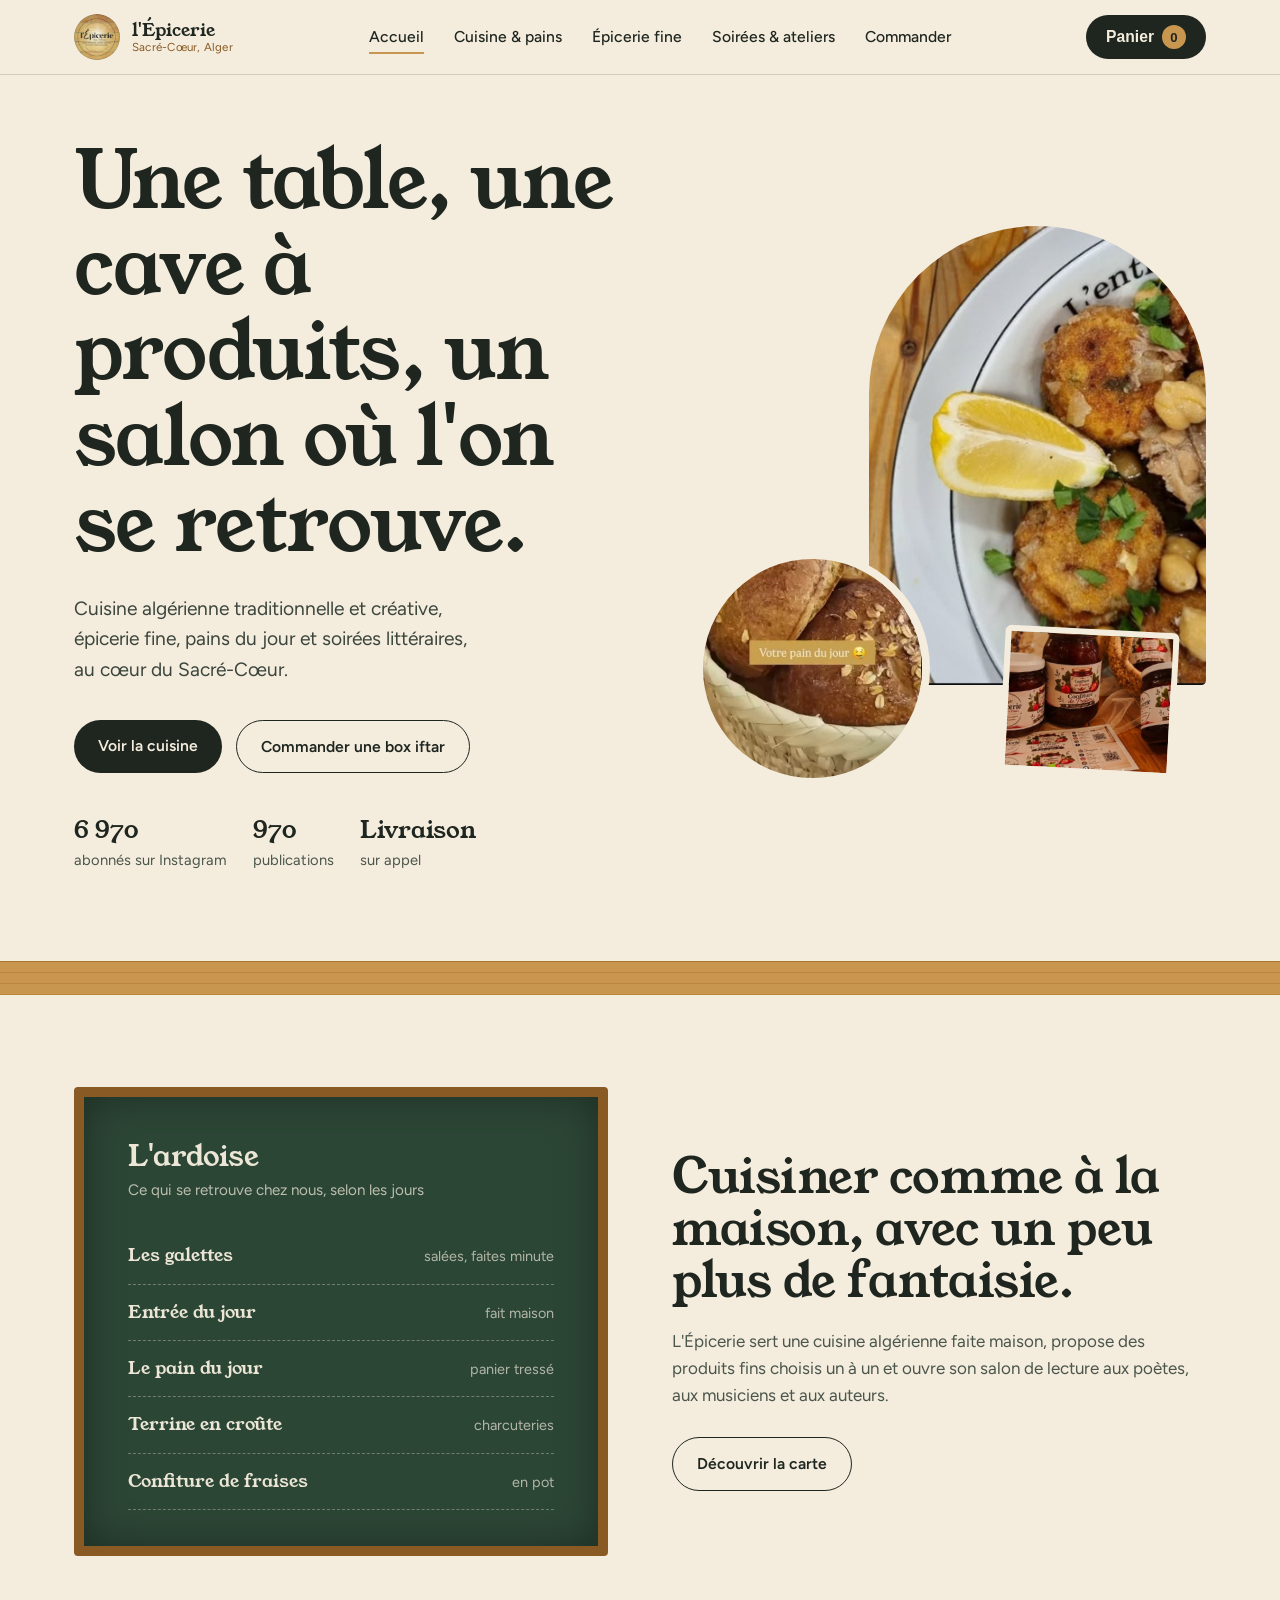
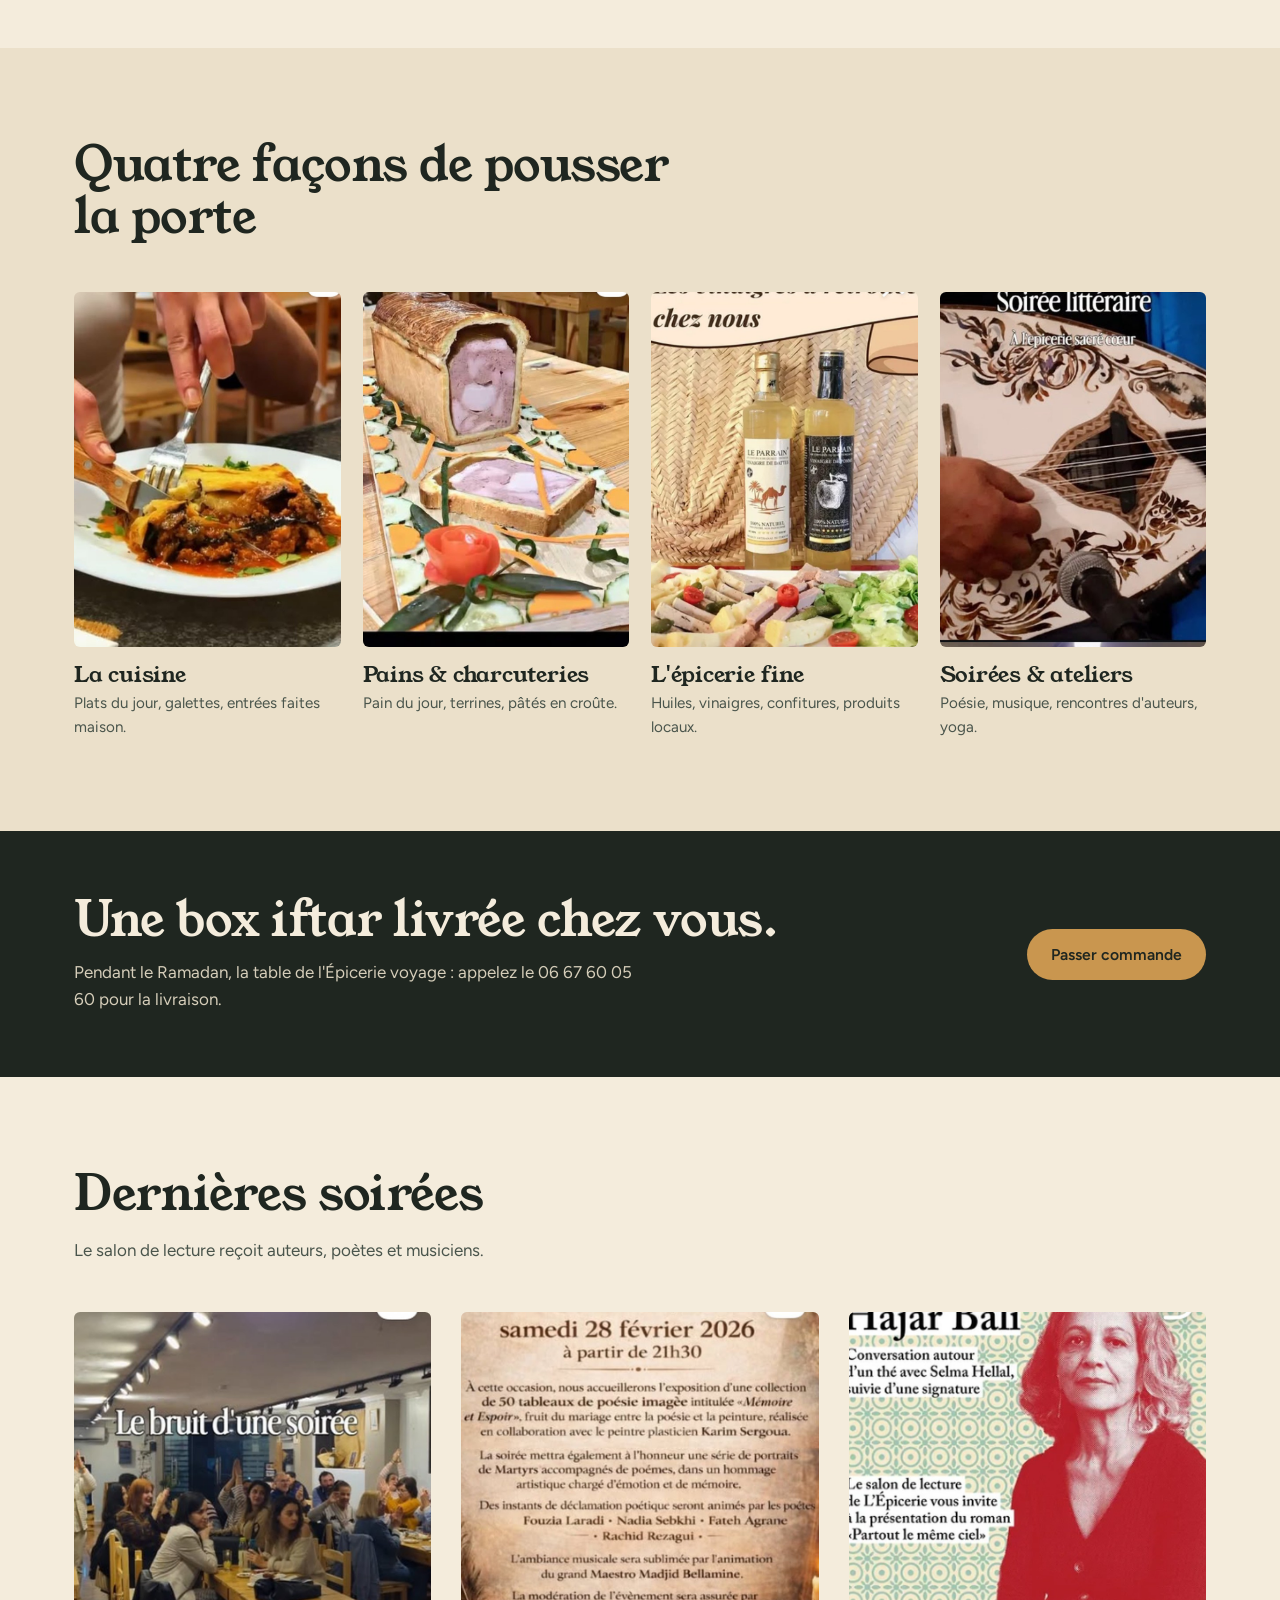
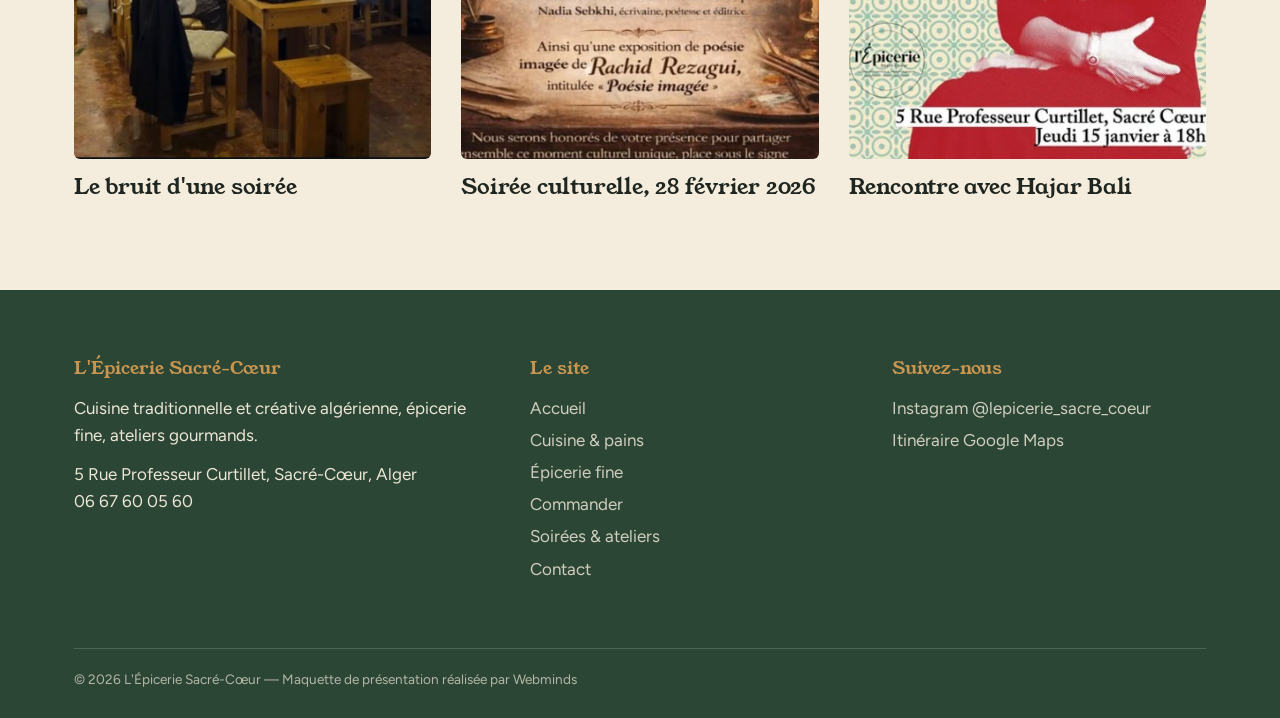
==== index.html @ 921a19ac "Ajout index.html" ====
<!doctype html>
<html lang="fr"><head><meta charset="utf-8"><meta name="viewport" content="width=device-width,initial-scale=1">
<title>Cuisine algérienne, épicerie fine et soirées — L'Épicerie Sacré-Cœur</title><meta name="description" content="Cuisine traditionnelle et créative algérienne, épicerie fine et ateliers gourmands au Sacré-Cœur, Alger.">
<link rel="icon" href="assets/img/logo.png">
<link rel="preconnect" href="https://fonts.googleapis.com"><link rel="preconnect" href="https://fonts.gstatic.com" crossorigin>
<link href="https://fonts.googleapis.com/css2?family=Figtree:wght@400;500;600&family=Young+Serif&display=swap" rel="stylesheet">
<link rel="stylesheet" href="css/style.css"></head><body>
<header class="top"><div class="wrap"><a class="brand" href="index.html"><img src="assets/img/logo.png" alt="Logo L'Épicerie Sacré-Cœur"><span>l'Épicerie<small>Sacré-Cœur, Alger</small></span></a>
<nav><ul><li><a href="index.html" class=on>Accueil</a></li><li><a href="cuisine.html">Cuisine & pains</a></li><li><a href="epicerie.html">Épicerie fine</a></li><li><a href="evenements.html">Soirées & ateliers</a></li><li><a href="boutique.html">Commander</a></li></ul></nav>
<div class="acts"><button class="btn cartbtn" type="button" data-cart>Panier <span class="cnt">0</span></button><button class="burger" aria-label="Menu"><i></i><i></i><i></i></button></div></div></header>
<main>
<section class="hero"><div class="wrap"><div>
<h1>Une table, une cave à produits, un salon où l'on se retrouve.</h1>
<p class="lead">Cuisine algérienne traditionnelle et créative, épicerie fine, pains du jour et soirées littéraires, au cœur du Sacré-Cœur.</p>
<div class="cta"><a class="btn" href="cuisine.html">Voir la cuisine</a><a class="btn alt" href="boutique.html#box">Commander une box iftar</a></div>
<div class="badge"><div><b>6 970</b>abonnés sur Instagram</div><div><b>970</b>publications</div><div><b>Livraison</b>sur appel</div></div></div>
<div class="mosaic"><img class="a" src="assets/img/entree.jpg" alt="Entrée du jour, croquettes et pois chiches"><img class="b" src="assets/img/pain.jpg" alt="Pain du jour dans un panier tressé"><img class="c" src="assets/img/confiture.jpg" alt="Confiture de fraises maison"></div></div></section>
<div class="planks"></div>
<section class="s"><div class="wrap two"><div class="ardoise"><h3>L'ardoise</h3><p class="sub">Ce qui se retrouve chez nous, selon les jours</p><ul>
<li><b>Les galettes</b><span class="d"></span><em>salées, faites minute</em></li>
<li><b>Entrée du jour</b><span class="d"></span><em>fait maison</em></li>
<li><b>Le pain du jour</b><span class="d"></span><em>panier tressé</em></li>
<li><b>Terrine en croûte</b><span class="d"></span><em>charcuteries</em></li>
<li><b>Confiture de fraises</b><span class="d"></span><em>en pot</em></li></ul></div>
<div><h2>Cuisiner comme à la maison, avec un peu plus de fantaisie.</h2><p style="margin:20px 0 28px;color:#4a554c">L'Épicerie sert une cuisine algérienne faite maison, propose des produits fins choisis un à un et ouvre son salon de lecture aux poètes, aux musiciens et aux auteurs.</p><a class="btn alt" href="cuisine.html">Découvrir la carte</a></div></div></section>
<section class="s" style="background:var(--paper2)"><div class="wrap"><div class="sec-head"><h2>Quatre façons de pousser la porte</h2></div>
<div class="univers">
<a href="cuisine.html"><div class="ph"><img src="assets/img/moussaka.jpg" alt="Plat de moussaka"></div><h3>La cuisine</h3><p>Plats du jour, galettes, entrées faites maison.</p></a>
<a href="cuisine.html#pains"><div class="ph"><img src="assets/img/terrine.jpg" alt="Terrine en croûte"></div><h3>Pains & charcuteries</h3><p>Pain du jour, terrines, pâtés en croûte.</p></a>
<a href="epicerie.html"><div class="ph"><img src="assets/img/vinaigres.jpg" alt="Vinaigres Le Parrain"></div><h3>L'épicerie fine</h3><p>Huiles, vinaigres, confitures, produits locaux.</p></a>
<a href="evenements.html"><div class="ph"><img src="assets/img/luth.jpg" alt="Oud lors d'une soirée littéraire"></div><h3>Soirées & ateliers</h3><p>Poésie, musique, rencontres d'auteurs, yoga.</p></a></div></div></section>
<section class="band"><div class="wrap"><div><h2>Une box iftar livrée chez vous.</h2><p>Pendant le Ramadan, la table de l'Épicerie voyage : appelez le 06 67 60 05 60 pour la livraison.</p></div><a class="btn" href="boutique.html#box">Passer commande</a></div></section>
<section class="s"><div class="wrap"><div class="sec-head"><h2>Dernières soirées</h2><p>Le salon de lecture reçoit auteurs, poètes et musiciens.</p></div>
<div class="grid3"><div class="plat"><img src="assets/img/bruit-soiree.jpg" alt="Salle pleine lors d'une soirée"><h3>Le bruit d'une soirée</h3></div><div class="plat"><img src="assets/img/invitation.jpg" alt="Invitation à la soirée culturelle du 28 février 2026"><h3>Soirée culturelle, 28 février 2026</h3></div><div class="plat"><img src="assets/img/affiche-rencontre.jpg" alt="Affiche rencontre Hajar Bali"><h3>Rencontre avec Hajar Bali</h3></div></div></div></section></main>
<footer><div class="wrap"><div><h4>L'Épicerie Sacré-Cœur</h4><p>Cuisine traditionnelle et créative algérienne, épicerie fine, ateliers gourmands.</p><p style="margin-top:12px">5 Rue Professeur Curtillet, Sacré-Cœur, Alger<br>06 67 60 05 60</p></div>
<div><h4>Le site</h4><a href="index.html">Accueil</a><a href="cuisine.html">Cuisine & pains</a><a href="epicerie.html">Épicerie fine</a><a href="boutique.html">Commander</a><a href="evenements.html">Soirées & ateliers</a><a href="contact.html">Contact</a></div>
<div><h4>Suivez-nous</h4><a href="https://www.instagram.com/lepicerie_sacre_coeur/">Instagram @lepicerie_sacre_coeur</a><a href="https://maps.app.goo.gl/Ro8bjXM9DVsrEW8Q7">Itinéraire Google Maps</a></div>
<div class="copy">© 2026 L'Épicerie Sacré-Cœur — Maquette de présentation réalisée par Webminds</div></div></footer>
<script src="js/shop.js"></script><script src="js/main.js"></script></body></html>
---- css/style.css ----
:root{--ink:#1f2620;--paper:#f4ecdc;--paper2:#ebe0ca;--wood:#c9964f;--wood-deep:#8a5a24;--leaf:#2c4636;--chalk:#ece6d6;--line:rgba(31,38,32,.16);--r:6px}
*{box-sizing:border-box;margin:0;padding:0}
html{scroll-behavior:smooth}
body{font-family:'Figtree',system-ui,sans-serif;color:var(--ink);background:var(--paper);line-height:1.6;font-size:17px;-webkit-font-smoothing:antialiased}
img{max-width:100%;display:block}
a{color:inherit}
h1,h2,h3{font-family:'Young Serif',Georgia,serif;font-weight:400;line-height:1.08;letter-spacing:-.01em}
h1{font-size:clamp(2.6rem,6.2vw,5rem)}
h2{font-size:clamp(1.9rem,3.8vw,3rem)}
h3{font-size:1.35rem}
.wrap{max-width:1180px;margin:0 auto;padding:0 24px}
/* header */
header.top{position:sticky;top:0;z-index:20;background:rgba(244,236,220,.94);backdrop-filter:blur(8px);border-bottom:1px solid var(--line)}
.top .wrap{display:flex;align-items:center;justify-content:space-between;height:74px}
.brand{display:flex;align-items:center;gap:12px;text-decoration:none}
.brand img{width:46px;height:46px;border-radius:50%}
.brand span{font-family:'Young Serif',serif;font-size:1.15rem;line-height:1.05}
.brand small{display:block;font-family:'Figtree',sans-serif;font-size:.72rem;color:var(--wood-deep);letter-spacing:.02em}
nav ul{display:flex;gap:30px;list-style:none;align-items:center}
nav a{text-decoration:none;font-weight:500;font-size:.98rem;padding:6px 0;border-bottom:2px solid transparent}
nav a:hover,nav a.on{border-color:var(--wood)}
.btn{display:inline-block;background:var(--ink);color:var(--paper);padding:13px 24px;border-radius:999px;text-decoration:none;font-weight:600;font-size:.98rem;border:0;cursor:pointer;transition:background .2s,transform .2s}
.btn:hover{background:var(--leaf)}
.btn:active{transform:scale(.97)}
.btn.alt{background:transparent;color:var(--ink);border:1.5px solid var(--ink)}
.btn.alt:hover{background:var(--ink);color:var(--paper)}
.burger{display:none;background:none;border:0;width:44px;height:44px;cursor:pointer}
.burger i{display:block;width:24px;height:2px;background:var(--ink);margin:6px auto}
/* hero */
.hero{padding:64px 0 88px;overflow:hidden}
.hero .wrap{display:grid;grid-template-columns:1.05fr .95fr;gap:56px;align-items:center}
.hero p.lead{font-size:1.2rem;max-width:34ch;margin:26px 0 34px;color:#3b453d}
.hero .cta{display:flex;gap:14px;flex-wrap:wrap}
.hero .badge{margin-top:38px;display:flex;gap:26px;flex-wrap:wrap;font-size:.92rem;color:#4a554c}
.hero .badge b{display:block;font-family:'Young Serif',serif;font-size:1.5rem;color:var(--ink);font-weight:400}
.mosaic{position:relative;height:560px}
.mosaic .a{position:absolute;right:0;top:0;width:66%;height:82%;border-radius:220px 220px var(--r) var(--r);object-fit:cover}
.mosaic .b{position:absolute;left:0;bottom:0;width:46%;aspect-ratio:1;border-radius:50%;object-fit:cover;border:8px solid var(--paper)}
.mosaic .c{position:absolute;right:6%;bottom:2%;width:34%;height:26%;object-fit:cover;border-radius:var(--r);border:6px solid var(--paper);transform:rotate(3deg)}
/* planks divider */
.planks{height:34px;background:repeating-linear-gradient(180deg,var(--wood) 0 10px,#b9853f 10px 11px);border-top:1px solid #a97733}
/* sections */
section.s{padding:92px 0}
.sec-head{max-width:640px;margin-bottom:48px}
.sec-head p{margin-top:16px;color:#4a554c}
.two{display:grid;grid-template-columns:1fr 1fr;gap:64px;align-items:center}
.two img{border-radius:var(--r);width:100%;height:100%;max-height:520px;object-fit:cover}
/* ardoise */
.ardoise{background:var(--leaf);color:var(--chalk);border:10px solid var(--wood-deep);border-radius:4px;padding:44px 44px 36px;box-shadow:inset 0 0 40px rgba(0,0,0,.35)}
.ardoise h3{font-size:1.8rem;margin-bottom:6px}
.ardoise .sub{opacity:.75;font-size:.95rem;margin-bottom:26px}
.ardoise ul{list-style:none}
.ardoise li{display:flex;gap:14px;align-items:baseline;padding:13px 0;border-bottom:1px dashed rgba(236,230,214,.35)}
.ardoise li span.d{flex:1;border-bottom:0}
.ardoise li em{font-style:normal;opacity:.7;font-size:.9rem}
.ardoise li b{font-family:'Young Serif',serif;font-weight:400;font-size:1.15rem}
/* univers grid */
.univers{display:grid;grid-template-columns:repeat(4,1fr);gap:22px}
.univers a{text-decoration:none;display:block}
.univers .ph{aspect-ratio:3/4;overflow:hidden;border-radius:var(--r)}
.univers img{width:100%;height:100%;object-fit:cover;transition:transform .6s}
.univers a:hover img{transform:scale(1.05)}
.univers h3{margin:16px 0 4px}
.univers p{font-size:.95rem;color:#4a554c}
/* bandeau */
.band{background:var(--ink);color:var(--paper)}
.band .wrap{display:grid;grid-template-columns:1fr auto;gap:40px;align-items:center;padding-top:64px;padding-bottom:64px}
.band p{color:#d5cdb9;margin-top:12px;max-width:52ch}
.band .btn{background:var(--wood);color:var(--ink)}
.band .btn:hover{background:#dcae68}
/* agenda */
.agenda{border-top:1px solid var(--ink)}
.ev{display:grid;grid-template-columns:130px 1fr 220px;gap:32px;padding:30px 0;border-bottom:1px solid var(--line);align-items:center}
.ev .date{font-family:'Young Serif',serif;font-size:1.05rem;color:var(--wood-deep)}
.ev .date b{display:block;font-size:2.6rem;color:var(--ink);font-weight:400;line-height:1}
.ev h3{margin-bottom:6px}
.ev p{color:#4a554c;font-size:.98rem}
.ev img{height:130px;width:100%;object-fit:cover;border-radius:var(--r)}
/* cartes produits */
.grid3{display:grid;grid-template-columns:repeat(3,1fr);gap:30px}
.plat img{aspect-ratio:4/5;width:100%;object-fit:cover;border-radius:var(--r);margin-bottom:16px}
.plat p{color:#4a554c;font-size:.97rem;margin-top:6px}
.tag{display:inline-block;font-size:.8rem;font-weight:600;color:var(--wood-deep);margin-bottom:8px}
/* page head */
.phead{padding:72px 0 56px;border-bottom:1px solid var(--line)}
.phead p{max-width:52ch;margin-top:20px;font-size:1.15rem;color:#3b453d}
/* contact */
.contact{display:grid;grid-template-columns:1fr 1fr;gap:64px}
.info dt{font-family:'Young Serif',serif;font-size:1.1rem;margin-top:26px;color:var(--wood-deep)}
.info dd{margin-top:4px}
form label{display:block;font-weight:600;font-size:.92rem;margin:18px 0 6px}
form input,form select,form textarea{width:100%;padding:13px 14px;border:1.5px solid var(--line);border-radius:var(--r);background:#fbf7ee;font:inherit;color:inherit}
form input:focus,form select:focus,form textarea:focus,.btn:focus-visible,a:focus-visible{outline:3px solid var(--wood);outline-offset:2px}
form textarea{min-height:120px;resize:vertical}
form .btn{margin-top:24px}
.ok{display:none;margin-top:18px;padding:14px;background:var(--leaf);color:var(--chalk);border-radius:var(--r)}
/* footer */
footer{background:var(--leaf);color:var(--chalk);padding:64px 0 28px}
footer .wrap{display:grid;grid-template-columns:1.3fr 1fr 1fr;gap:48px}
footer h4{font-family:'Young Serif',serif;font-weight:400;font-size:1.1rem;margin-bottom:12px;color:var(--wood)}
footer a{display:block;text-decoration:none;opacity:.85;margin:5px 0}
footer a:hover{opacity:1;text-decoration:underline}
footer .copy{grid-column:1/-1;border-top:1px solid rgba(236,230,214,.25);padding-top:20px;font-size:.85rem;opacity:.7;margin-top:12px}
@media(max-width:900px){
.burger{display:block}
nav{position:absolute;left:0;right:0;top:74px;background:var(--paper);border-bottom:1px solid var(--line);display:none}
nav.open{display:block}
nav ul{flex-direction:column;align-items:flex-start;padding:16px 24px 24px;gap:14px}
.hero .wrap,.two,.contact,footer .wrap,.band .wrap{grid-template-columns:1fr}
.mosaic{height:440px}
.univers{grid-template-columns:1fr 1fr}
.grid3{grid-template-columns:1fr 1fr}
.ev{grid-template-columns:90px 1fr;}
.ev img{display:none}
.ardoise{padding:28px 22px}
section.s{padding:64px 0}
}
@media(max-width:560px){.grid3,.univers{grid-template-columns:1fr}.hero{padding-top:36px}}
@media(prefers-reduced-motion:reduce){*{transition:none!important;scroll-behavior:auto!important}}
/* boutique & panier */
.cartbtn{display:inline-flex;gap:8px;align-items:center;padding:10px 20px}
.cartbtn .cnt{background:var(--wood);color:var(--ink);border-radius:999px;min-width:24px;height:24px;display:inline-grid;place-items:center;font-size:.82rem;padding:0 6px}
.cartbtn.bump{animation:bump .35s}
@keyframes bump{50%{transform:scale(1.12)}}
.demo{font-size:.9rem!important;color:var(--wood-deep)!important;margin-top:10px!important}
.filters{display:flex;gap:10px;flex-wrap:wrap;margin-bottom:36px}
.chip{background:transparent;border:1.5px solid var(--ink);border-radius:999px;padding:9px 18px;font:inherit;font-weight:500;cursor:pointer;color:var(--ink)}
.chip.on,.chip:hover{background:var(--ink);color:var(--paper)}
.shop{display:grid;grid-template-columns:repeat(4,1fr);gap:28px}
.prod{display:flex;flex-direction:column}
.prod .ph{aspect-ratio:1;border-radius:var(--r);overflow:hidden;margin-bottom:14px}
.prod img{width:100%;height:100%;object-fit:cover}
.prod h3{font-size:1.15rem}
.prod .d{font-size:.9rem;color:#4a554c;margin:4px 0 12px;flex:1}
.prod .row{display:flex;align-items:center;justify-content:space-between;gap:10px}
.prod .pr{font-family:'Young Serif',serif;font-size:1.1rem}
.add{background:var(--ink);color:var(--paper);border:0;border-radius:999px;padding:9px 16px;font:inherit;font-weight:600;font-size:.9rem;cursor:pointer}
.add:hover{background:var(--leaf)}
.add:active{transform:scale(.95)}
.veil{position:fixed;inset:0;background:rgba(31,38,32,.5);opacity:0;pointer-events:none;transition:opacity .25s;z-index:40}
.veil.on{opacity:1;pointer-events:auto}
.drawer{position:fixed;top:0;right:0;height:100%;width:min(440px,100%);background:var(--paper);z-index:41;transform:translateX(100%);transition:transform .3s;display:flex;flex-direction:column;box-shadow:-10px 0 40px rgba(0,0,0,.2)}
.drawer.on{transform:none}
.dh{display:flex;justify-content:space-between;align-items:center;padding:20px 24px;border-bottom:1px solid var(--line)}
.dh h3{font-size:1.5rem}
.dh button{background:none;border:0;font-size:1.8rem;cursor:pointer;width:44px;height:44px;color:var(--ink)}
.db{flex:1;overflow:auto;padding:8px 24px 24px}
.line{display:grid;grid-template-columns:56px 1fr auto;gap:12px;align-items:center;padding:14px 0;border-bottom:1px solid var(--line)}
.line img{width:56px;height:56px;object-fit:cover;border-radius:var(--r)}
.line b{display:block;font-size:.95rem;line-height:1.25}
.line small{color:#4a554c}
.qty{display:inline-flex;align-items:center;border:1.5px solid var(--line);border-radius:999px;margin-top:6px}
.qty button{width:30px;height:30px;border:0;background:none;cursor:pointer;font-size:1.05rem;color:var(--ink)}
.qty span{min-width:22px;text-align:center;font-size:.92rem}
.empty{padding:40px 0;text-align:center;color:#4a554c}
.mode{display:grid;grid-template-columns:1fr 1fr;gap:10px;margin:18px 0 4px}
.mode label{margin:0!important;border:1.5px solid var(--line);border-radius:var(--r);padding:10px;text-align:center;cursor:pointer;font-weight:600}
.mode input{position:absolute;opacity:0;width:0}
.mode input:checked+span{color:var(--leaf)}
.mode label:has(input:checked){border-color:var(--ink);background:var(--paper2)}
.df{border-top:1px solid var(--line);padding:18px 24px 24px;background:var(--paper2)}
.tot{display:flex;justify-content:space-between;font-family:'Young Serif',serif;font-size:1.3rem;margin-bottom:12px}
.df .btn{width:100%;text-align:center}
.df small{display:block;margin-top:10px;color:#4a554c;font-size:.82rem}
.co input,.co textarea{width:100%;padding:11px 12px;border:1.5px solid var(--line);border-radius:var(--r);background:#fbf7ee;font:inherit;margin-top:8px;color:inherit}
@media(max-width:900px){.shop{grid-template-columns:1fr 1fr}}
@media(max-width:480px){.shop{gap:16px}.prod .row{flex-direction:column;align-items:flex-start}}
.acts{display:flex;align-items:center;gap:6px}
@media(max-width:900px){.top .wrap{gap:8px}.brand span{font-size:1rem}}
.drawer{overflow-y:auto}
.db{flex:none;overflow:visible}
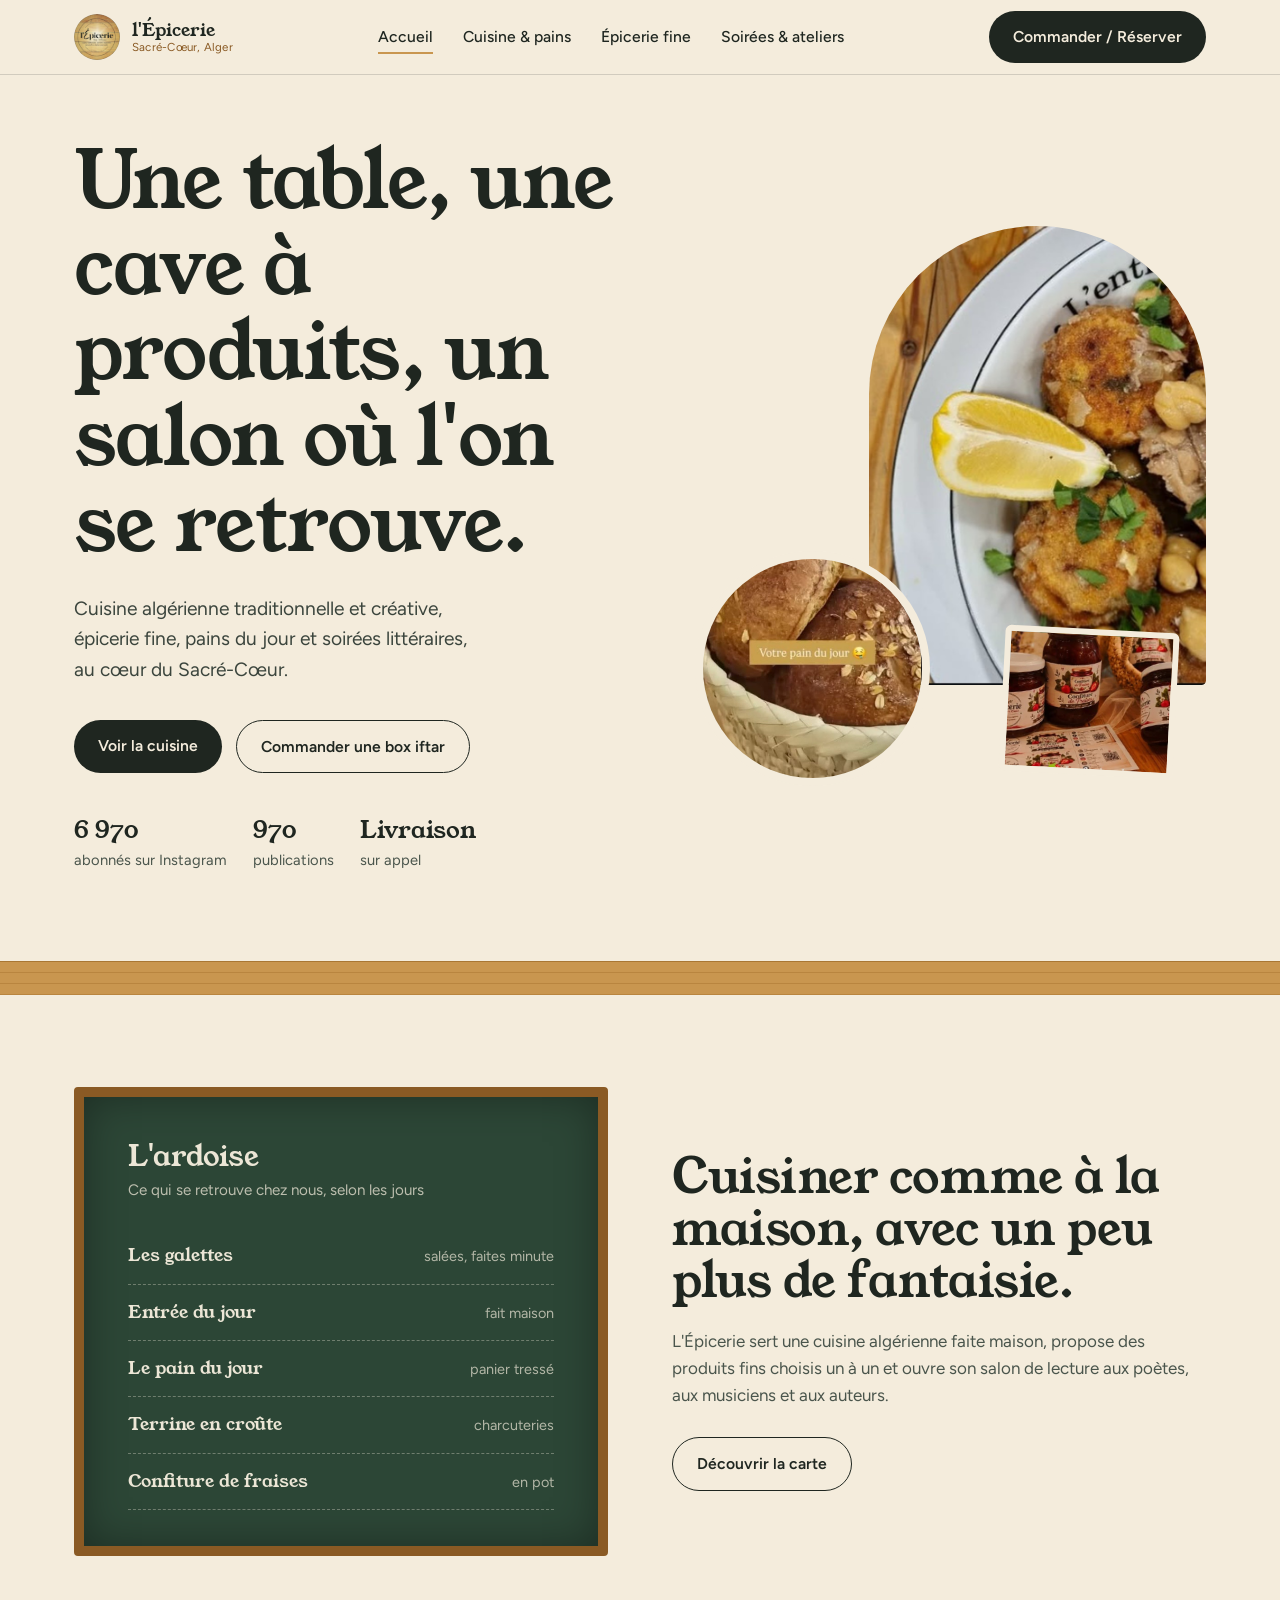
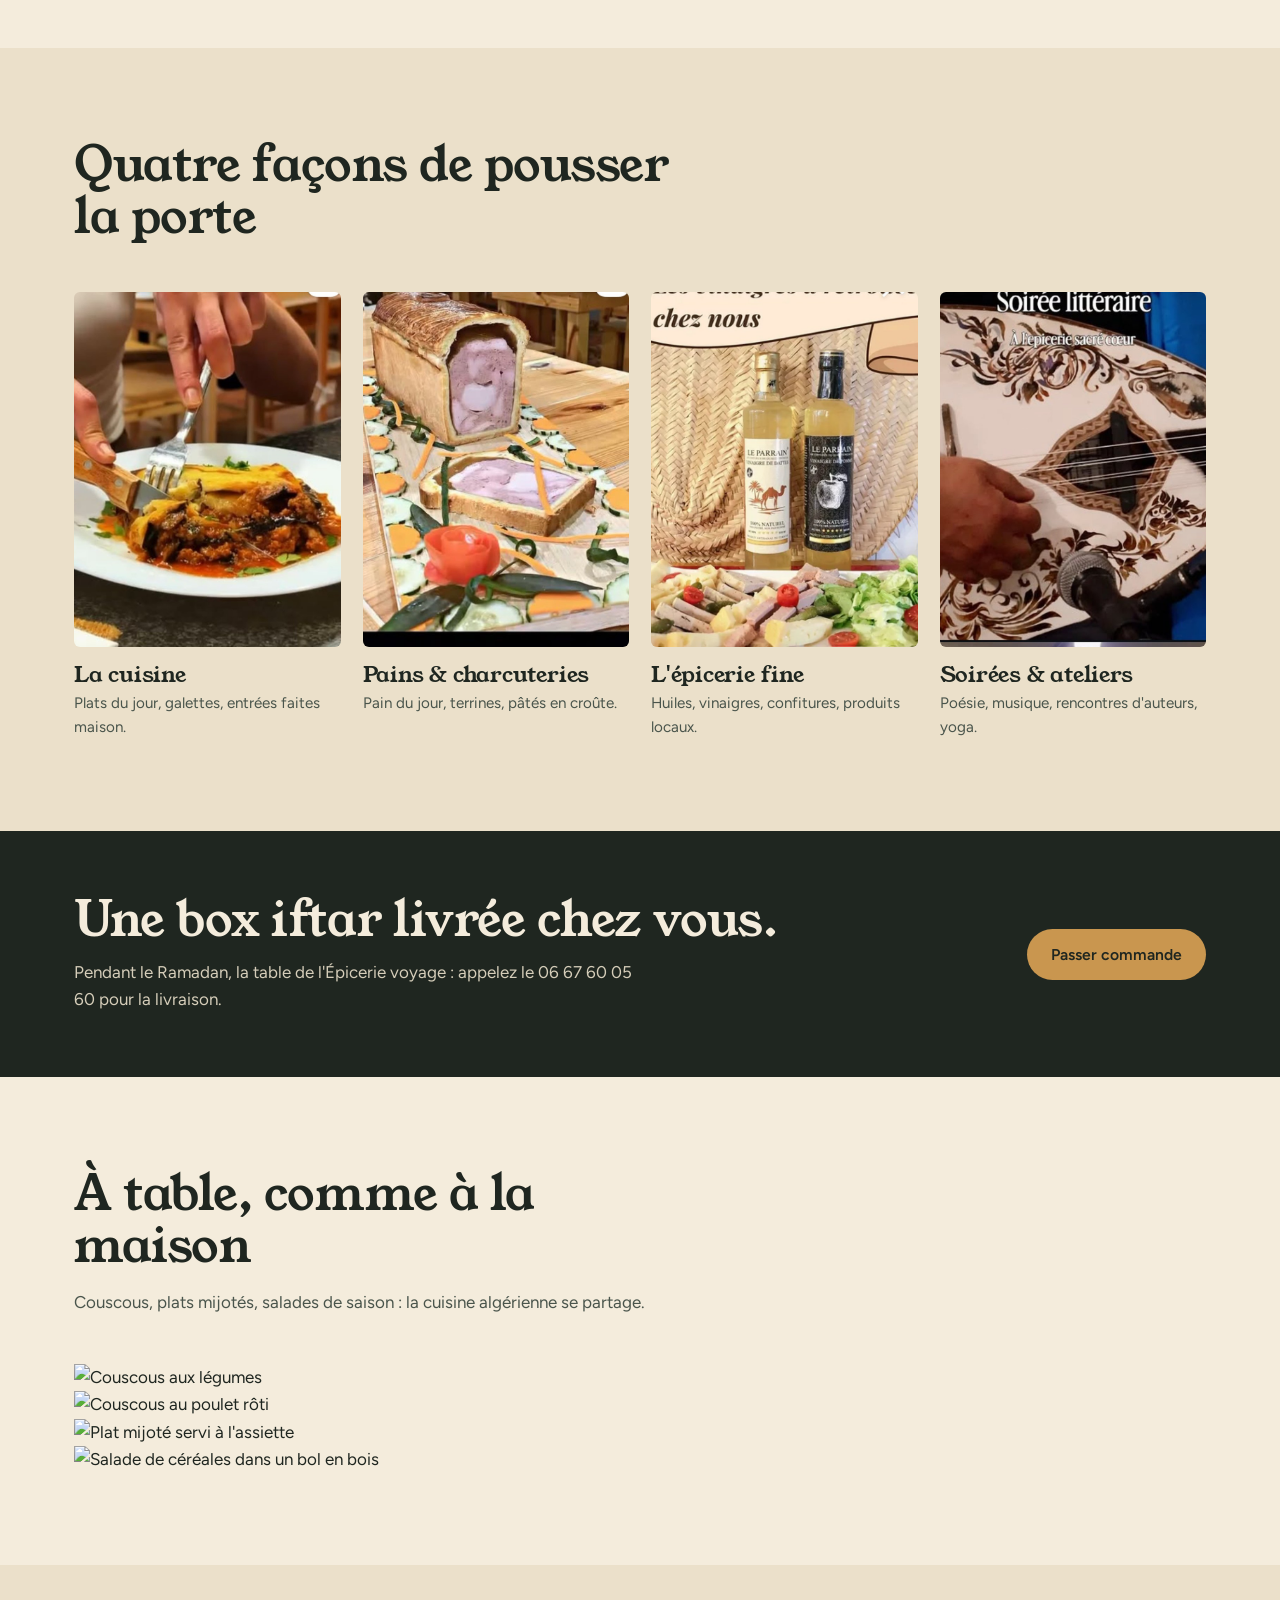
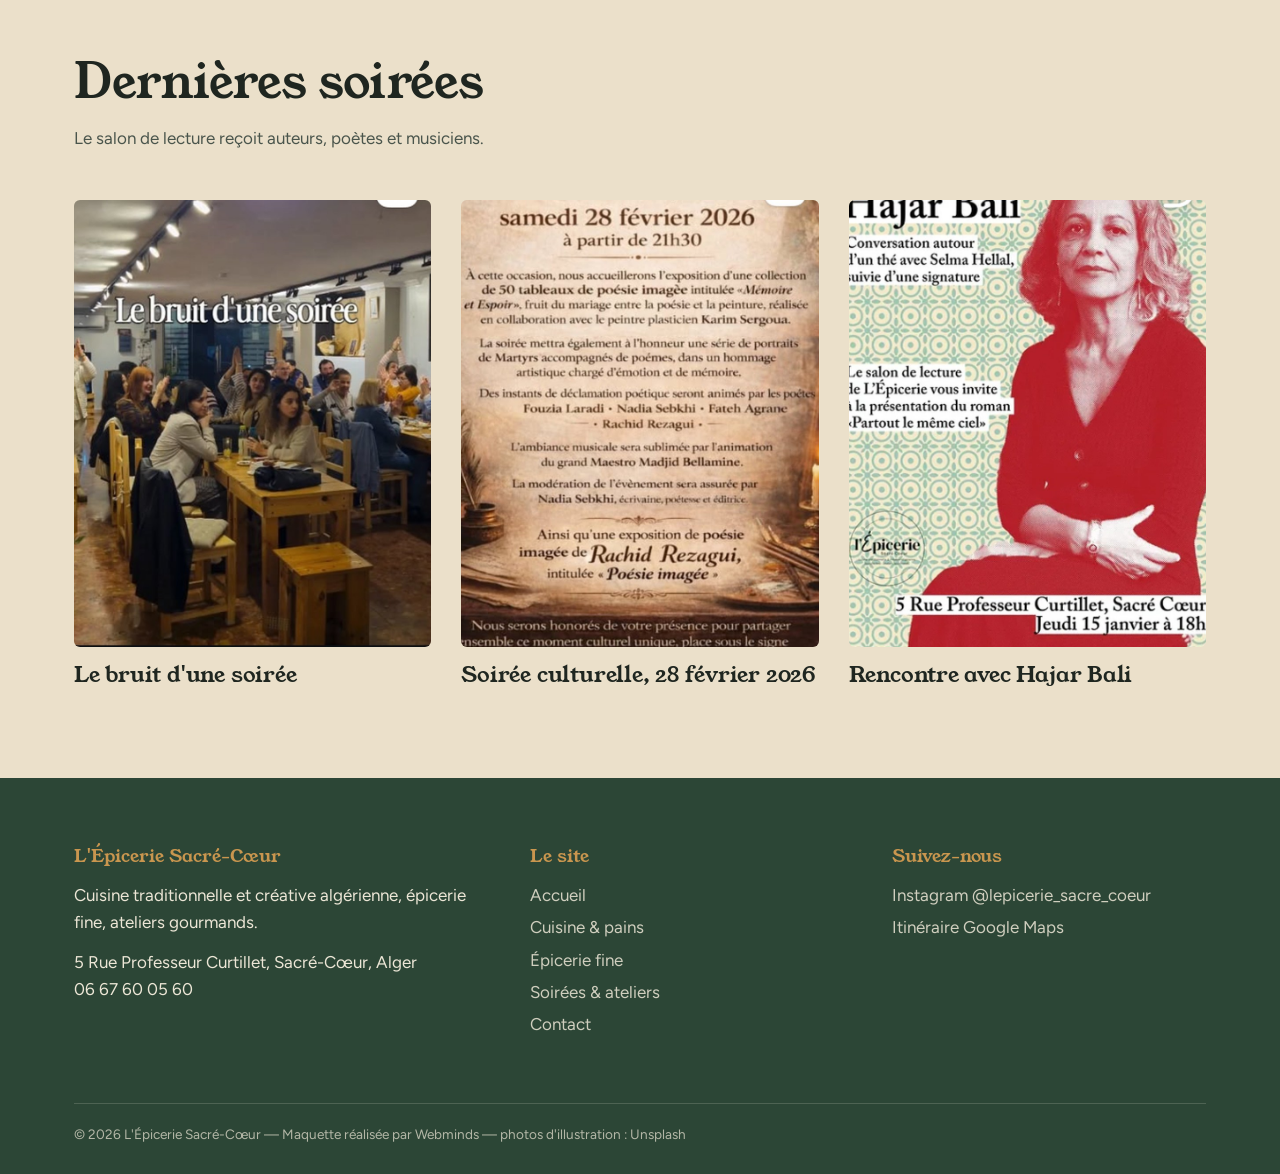
==== commit 8c3ec734: "Maj index.html" ====
--- a/index.html
+++ b/index.html
@@ -6,13 +6,13 @@
 <link href="https://fonts.googleapis.com/css2?family=Figtree:wght@400;500;600&family=Young+Serif&display=swap" rel="stylesheet">
 <link rel="stylesheet" href="css/style.css"></head><body>
 <header class="top"><div class="wrap"><a class="brand" href="index.html"><img src="assets/img/logo.png" alt="Logo L'Épicerie Sacré-Cœur"><span>l'Épicerie<small>Sacré-Cœur, Alger</small></span></a>
-<nav><ul><li><a href="index.html" class=on>Accueil</a></li><li><a href="cuisine.html">Cuisine & pains</a></li><li><a href="epicerie.html">Épicerie fine</a></li><li><a href="evenements.html">Soirées & ateliers</a></li><li><a href="boutique.html">Commander</a></li></ul></nav>
-<div class="acts"><button class="btn cartbtn" type="button" data-cart>Panier <span class="cnt">0</span></button><button class="burger" aria-label="Menu"><i></i><i></i><i></i></button></div></div></header>
+<nav><ul><li><a href="index.html" class=on>Accueil</a></li><li><a href="cuisine.html">Cuisine & pains</a></li><li><a href="epicerie.html">Épicerie fine</a></li><li><a href="evenements.html">Soirées & ateliers</a></li></ul></nav>
+<div class="acts"><a class="btn cta-top" href="contact.html">Commander / Réserver</a><button class="burger" aria-label="Menu"><i></i><i></i><i></i></button></div></div></header>
 <main>
 <section class="hero"><div class="wrap"><div>
 <h1>Une table, une cave à produits, un salon où l'on se retrouve.</h1>
 <p class="lead">Cuisine algérienne traditionnelle et créative, épicerie fine, pains du jour et soirées littéraires, au cœur du Sacré-Cœur.</p>
-<div class="cta"><a class="btn" href="cuisine.html">Voir la cuisine</a><a class="btn alt" href="boutique.html#box">Commander une box iftar</a></div>
+<div class="cta"><a class="btn" href="cuisine.html">Voir la cuisine</a><a class="btn alt" href="contact.html">Commander une box iftar</a></div>
 <div class="badge"><div><b>6 970</b>abonnés sur Instagram</div><div><b>970</b>publications</div><div><b>Livraison</b>sur appel</div></div></div>
 <div class="mosaic"><img class="a" src="assets/img/entree.jpg" alt="Entrée du jour, croquettes et pois chiches"><img class="b" src="assets/img/pain.jpg" alt="Pain du jour dans un panier tressé"><img class="c" src="assets/img/confiture.jpg" alt="Confiture de fraises maison"></div></div></section>
 <div class="planks"></div>
@@ -29,11 +29,13 @@
 <a href="cuisine.html#pains"><div class="ph"><img src="assets/img/terrine.jpg" alt="Terrine en croûte"></div><h3>Pains & charcuteries</h3><p>Pain du jour, terrines, pâtés en croûte.</p></a>
 <a href="epicerie.html"><div class="ph"><img src="assets/img/vinaigres.jpg" alt="Vinaigres Le Parrain"></div><h3>L'épicerie fine</h3><p>Huiles, vinaigres, confitures, produits locaux.</p></a>
 <a href="evenements.html"><div class="ph"><img src="assets/img/luth.jpg" alt="Oud lors d'une soirée littéraire"></div><h3>Soirées & ateliers</h3><p>Poésie, musique, rencontres d'auteurs, yoga.</p></a></div></div></section>
-<section class="band"><div class="wrap"><div><h2>Une box iftar livrée chez vous.</h2><p>Pendant le Ramadan, la table de l'Épicerie voyage : appelez le 06 67 60 05 60 pour la livraison.</p></div><a class="btn" href="boutique.html#box">Passer commande</a></div></section>
-<section class="s"><div class="wrap"><div class="sec-head"><h2>Dernières soirées</h2><p>Le salon de lecture reçoit auteurs, poètes et musiciens.</p></div>
+<section class="band"><div class="wrap"><div><h2>Une box iftar livrée chez vous.</h2><p>Pendant le Ramadan, la table de l'Épicerie voyage : appelez le 06 67 60 05 60 pour la livraison.</p></div><a class="btn" href="contact.html">Passer commande</a></div></section>
+<section class="s"><div class="wrap"><div class="sec-head"><h2>À table, comme à la maison</h2><p>Couscous, plats mijotés, salades de saison : la cuisine algérienne se partage.</p></div>
+<div class="gal"><img class="g1" src="https://images.unsplash.com/photo-1739217744880-472f59559cc5?auto=format&fit=crop&w=1000&q=70" alt="Couscous aux légumes" loading="lazy"><img class="g2" src="https://images.unsplash.com/photo-1778850790390-c1ba244fbc85?auto=format&fit=crop&w=1000&q=70" alt="Couscous au poulet rôti" loading="lazy"><img class="g3" src="https://images.unsplash.com/photo-1541518763669-27fef04b14ea?auto=format&fit=crop&w=1000&q=70" alt="Plat mijoté servi à l'assiette" loading="lazy"><img class="g4" src="https://images.unsplash.com/photo-1519996409144-56c88c9aa612?auto=format&fit=crop&w=1000&q=70" alt="Salade de céréales dans un bol en bois" loading="lazy"></div></div></section>
+<section class="s" style="background:var(--paper2)"><div class="wrap"><div class="sec-head"><h2>Dernières soirées</h2><p>Le salon de lecture reçoit auteurs, poètes et musiciens.</p></div>
 <div class="grid3"><div class="plat"><img src="assets/img/bruit-soiree.jpg" alt="Salle pleine lors d'une soirée"><h3>Le bruit d'une soirée</h3></div><div class="plat"><img src="assets/img/invitation.jpg" alt="Invitation à la soirée culturelle du 28 février 2026"><h3>Soirée culturelle, 28 février 2026</h3></div><div class="plat"><img src="assets/img/affiche-rencontre.jpg" alt="Affiche rencontre Hajar Bali"><h3>Rencontre avec Hajar Bali</h3></div></div></div></section></main>
 <footer><div class="wrap"><div><h4>L'Épicerie Sacré-Cœur</h4><p>Cuisine traditionnelle et créative algérienne, épicerie fine, ateliers gourmands.</p><p style="margin-top:12px">5 Rue Professeur Curtillet, Sacré-Cœur, Alger<br>06 67 60 05 60</p></div>
-<div><h4>Le site</h4><a href="index.html">Accueil</a><a href="cuisine.html">Cuisine & pains</a><a href="epicerie.html">Épicerie fine</a><a href="boutique.html">Commander</a><a href="evenements.html">Soirées & ateliers</a><a href="contact.html">Contact</a></div>
+<div><h4>Le site</h4><a href="index.html">Accueil</a><a href="cuisine.html">Cuisine & pains</a><a href="epicerie.html">Épicerie fine</a><a href="evenements.html">Soirées & ateliers</a><a href="contact.html">Contact</a></div>
 <div><h4>Suivez-nous</h4><a href="https://www.instagram.com/lepicerie_sacre_coeur/">Instagram @lepicerie_sacre_coeur</a><a href="https://maps.app.goo.gl/Ro8bjXM9DVsrEW8Q7">Itinéraire Google Maps</a></div>
-<div class="copy">© 2026 L'Épicerie Sacré-Cœur — Maquette de présentation réalisée par Webminds</div></div></footer>
-<script src="js/shop.js"></script><script src="js/main.js"></script></body></html>+<div class="copy">© 2026 L'Épicerie Sacré-Cœur — Maquette réalisée par Webminds — photos d'illustration : Unsplash</div></div></footer>
+<script src="js/main.js"></script></body></html>
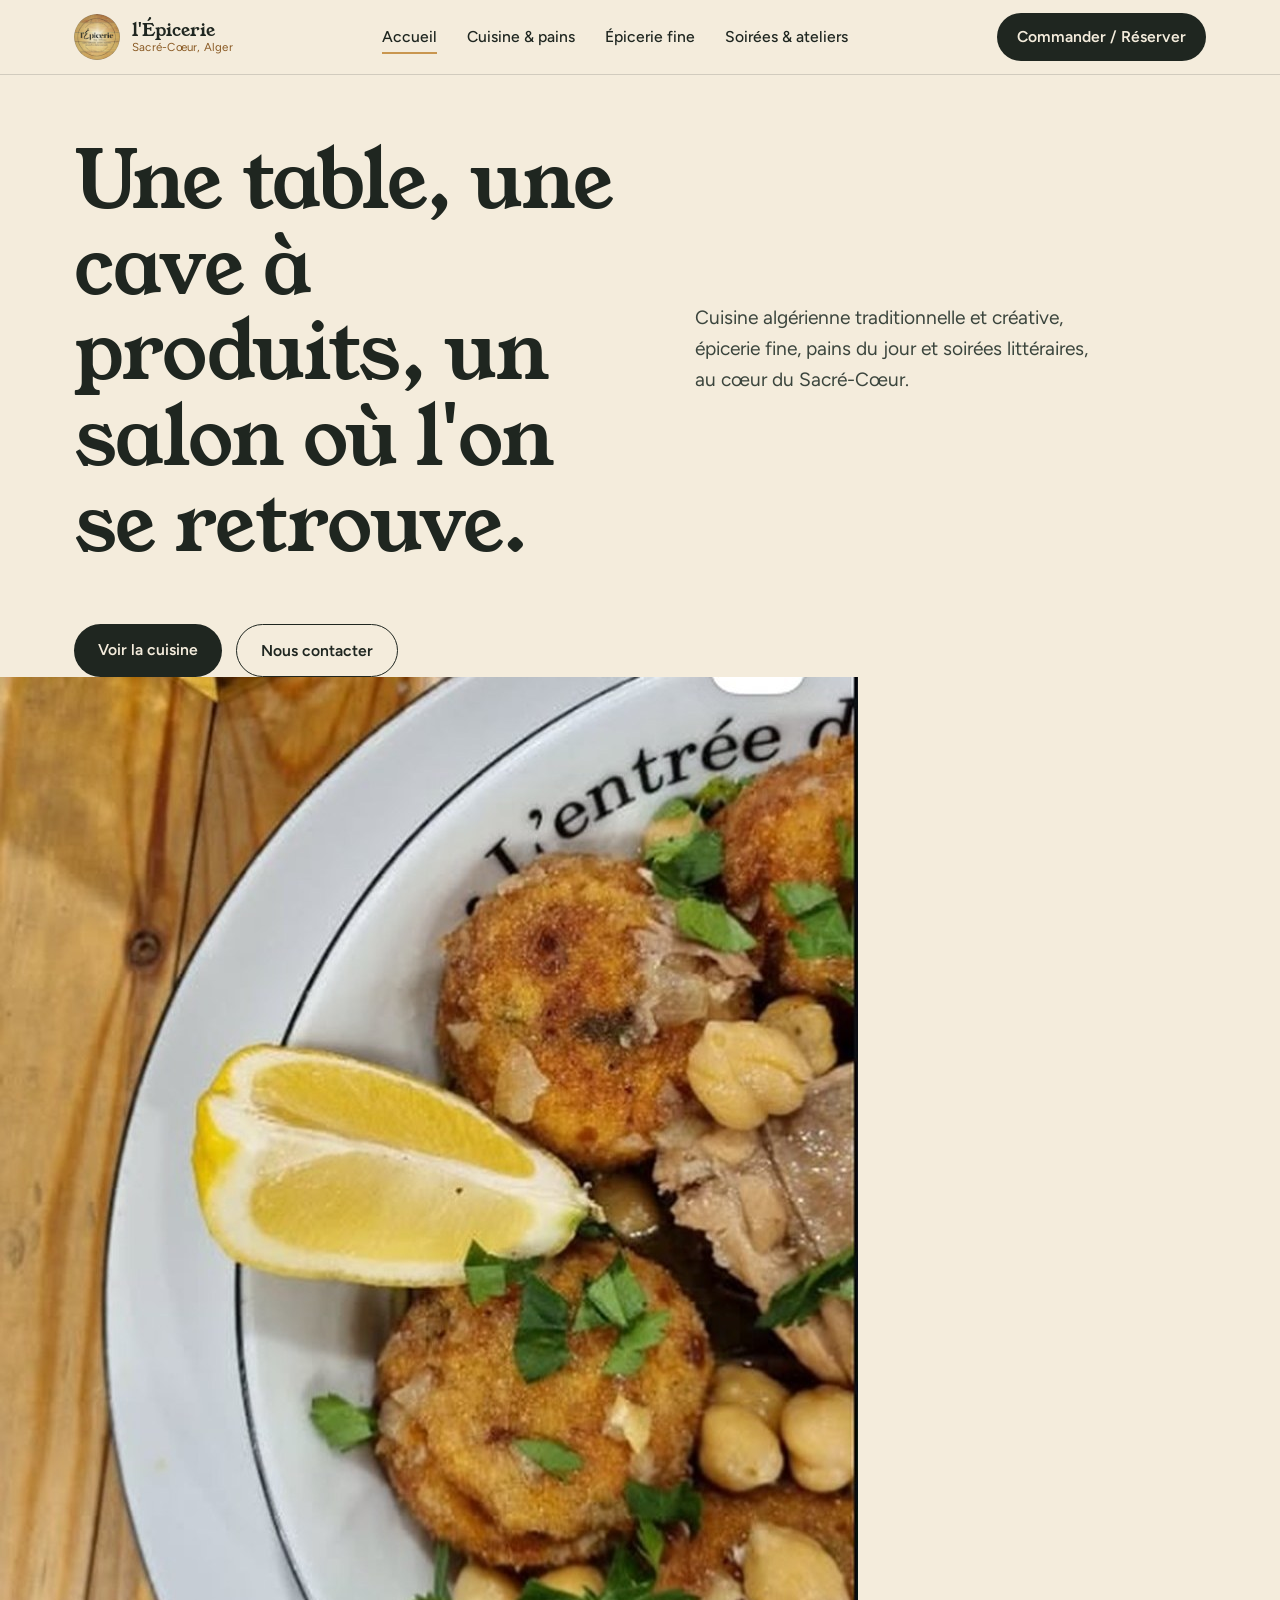
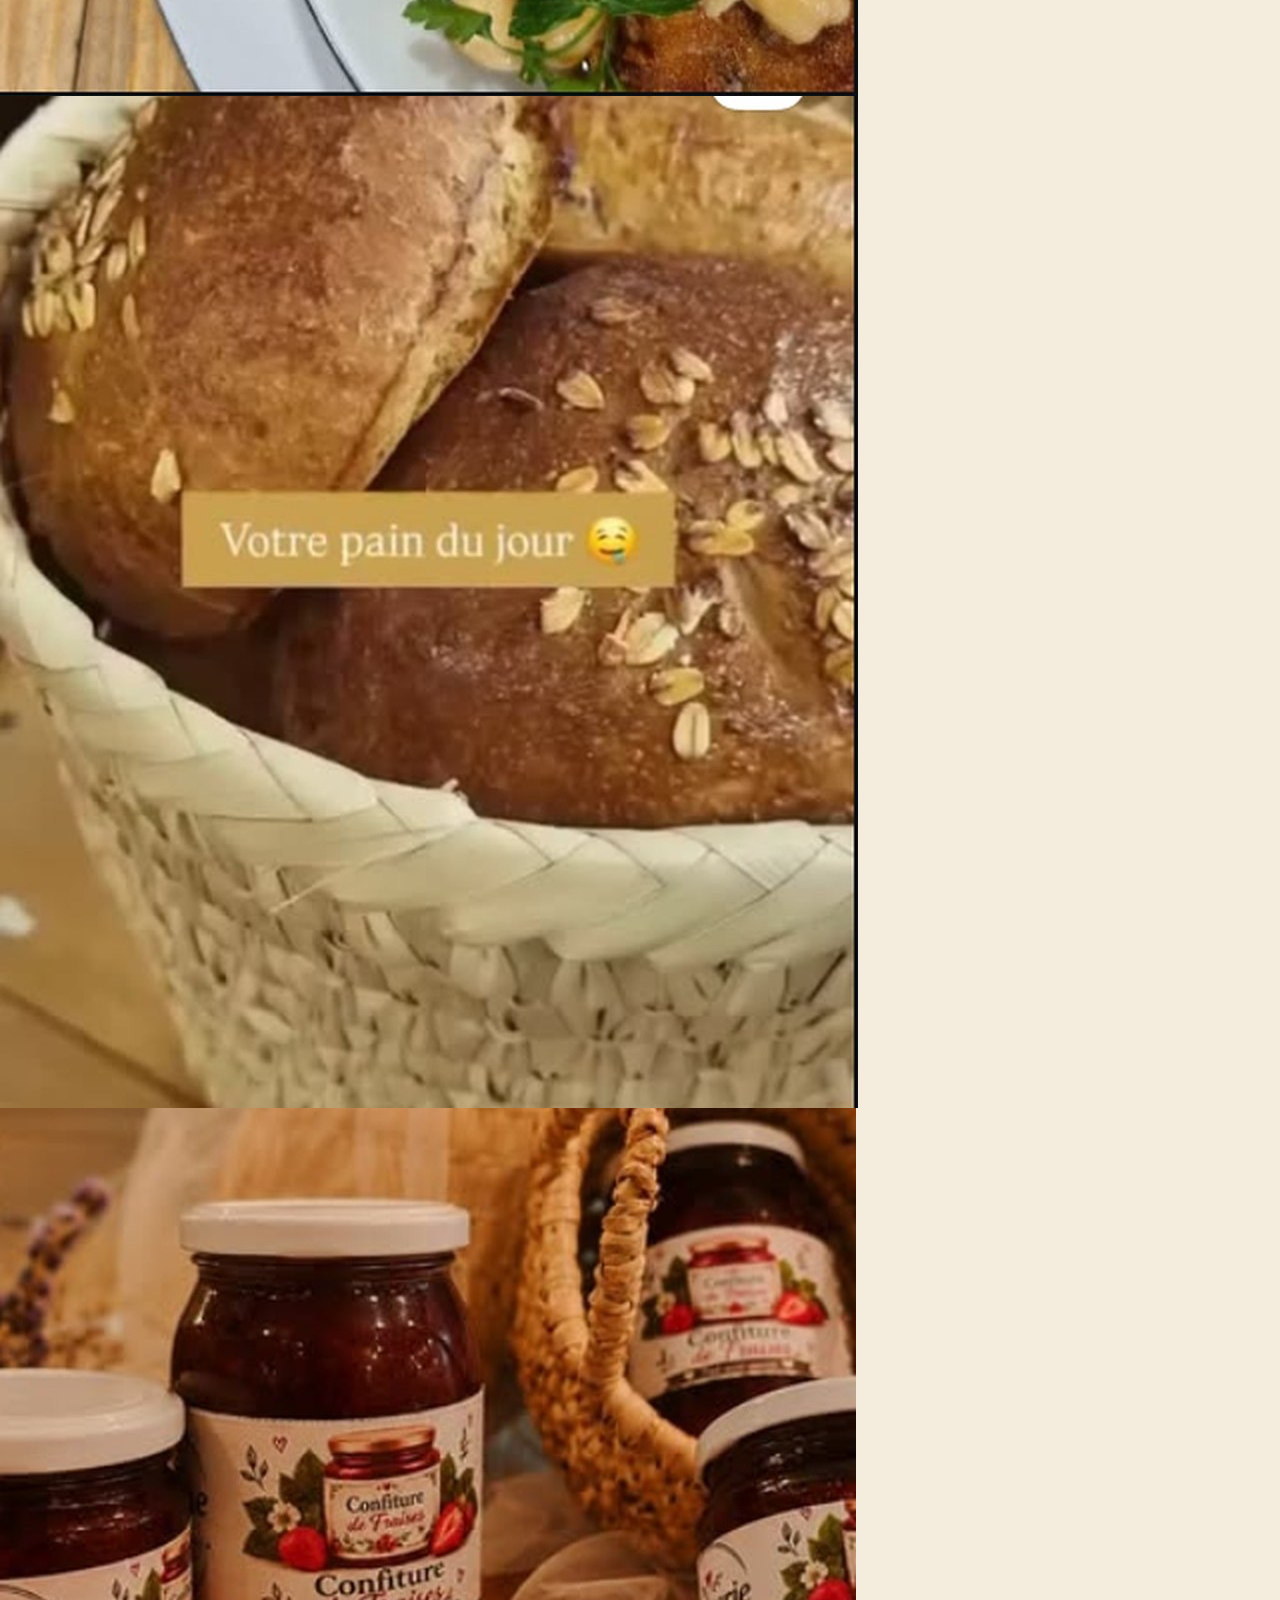
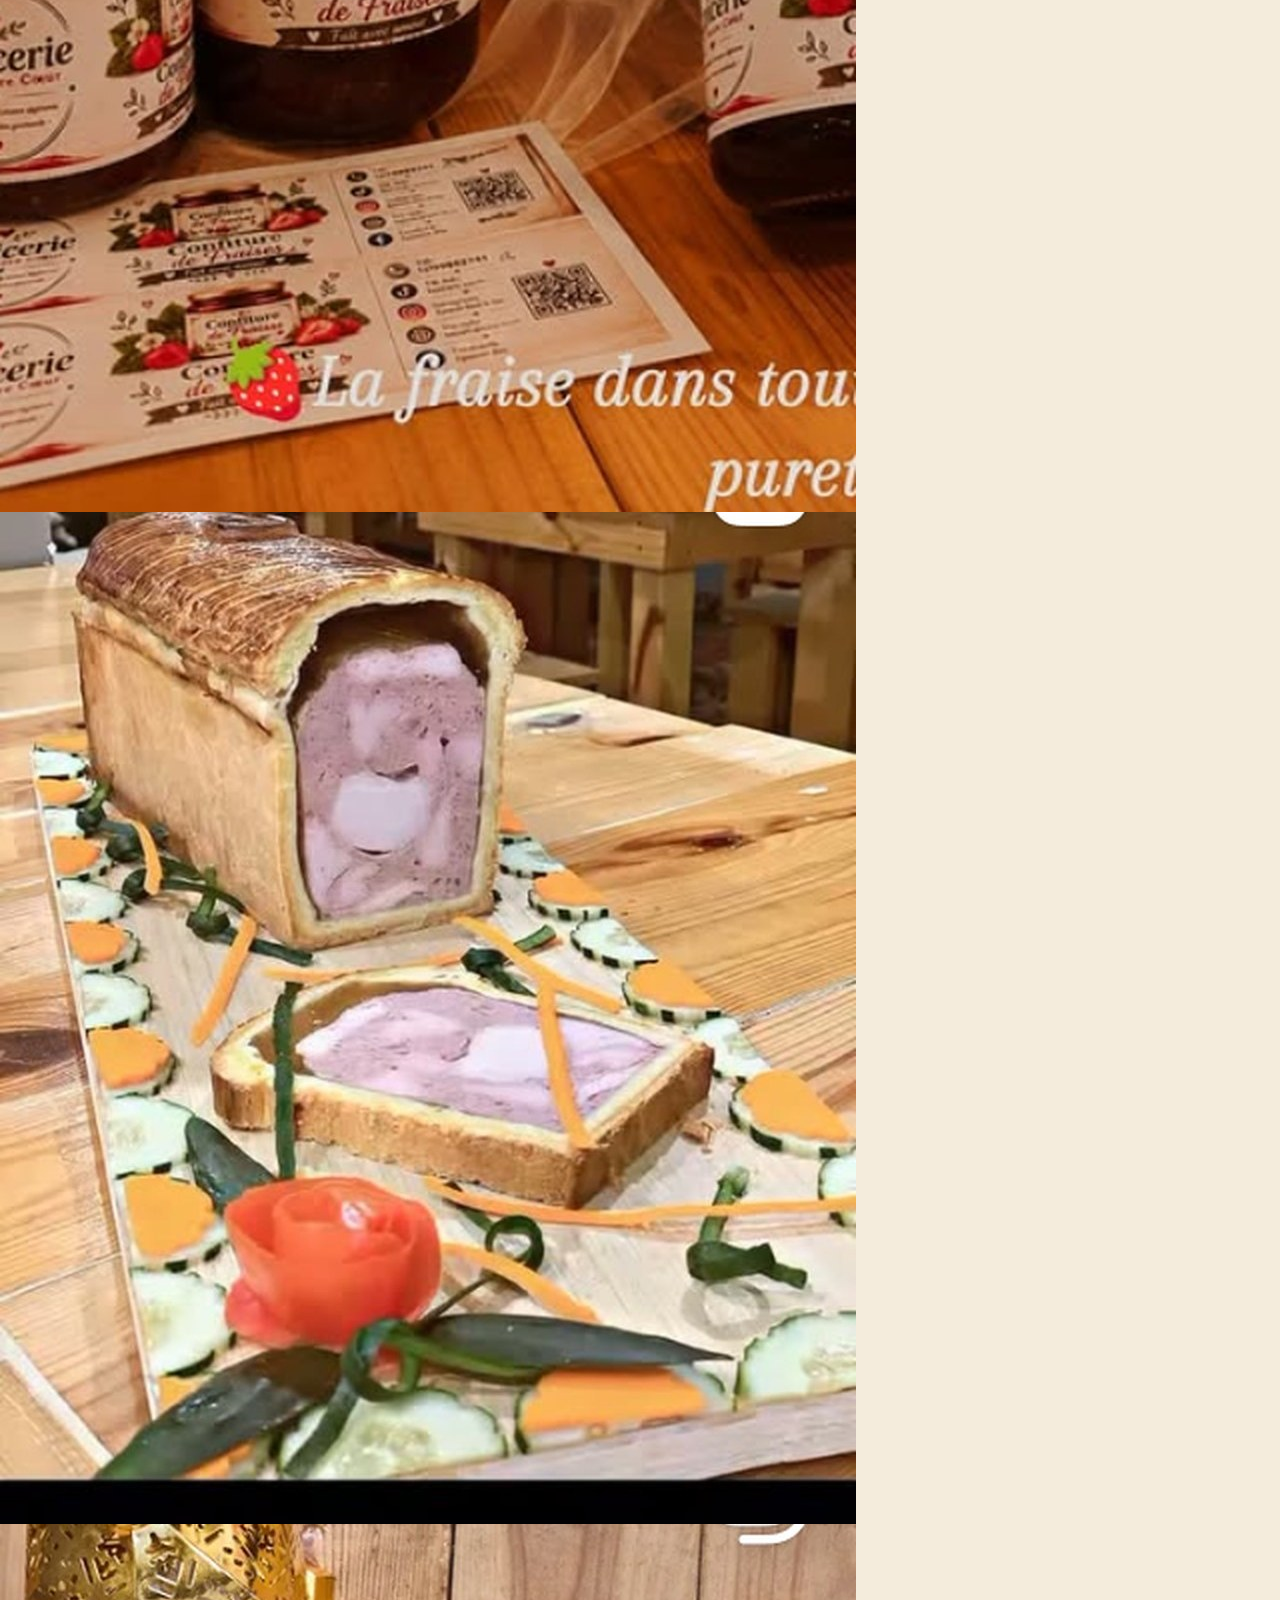
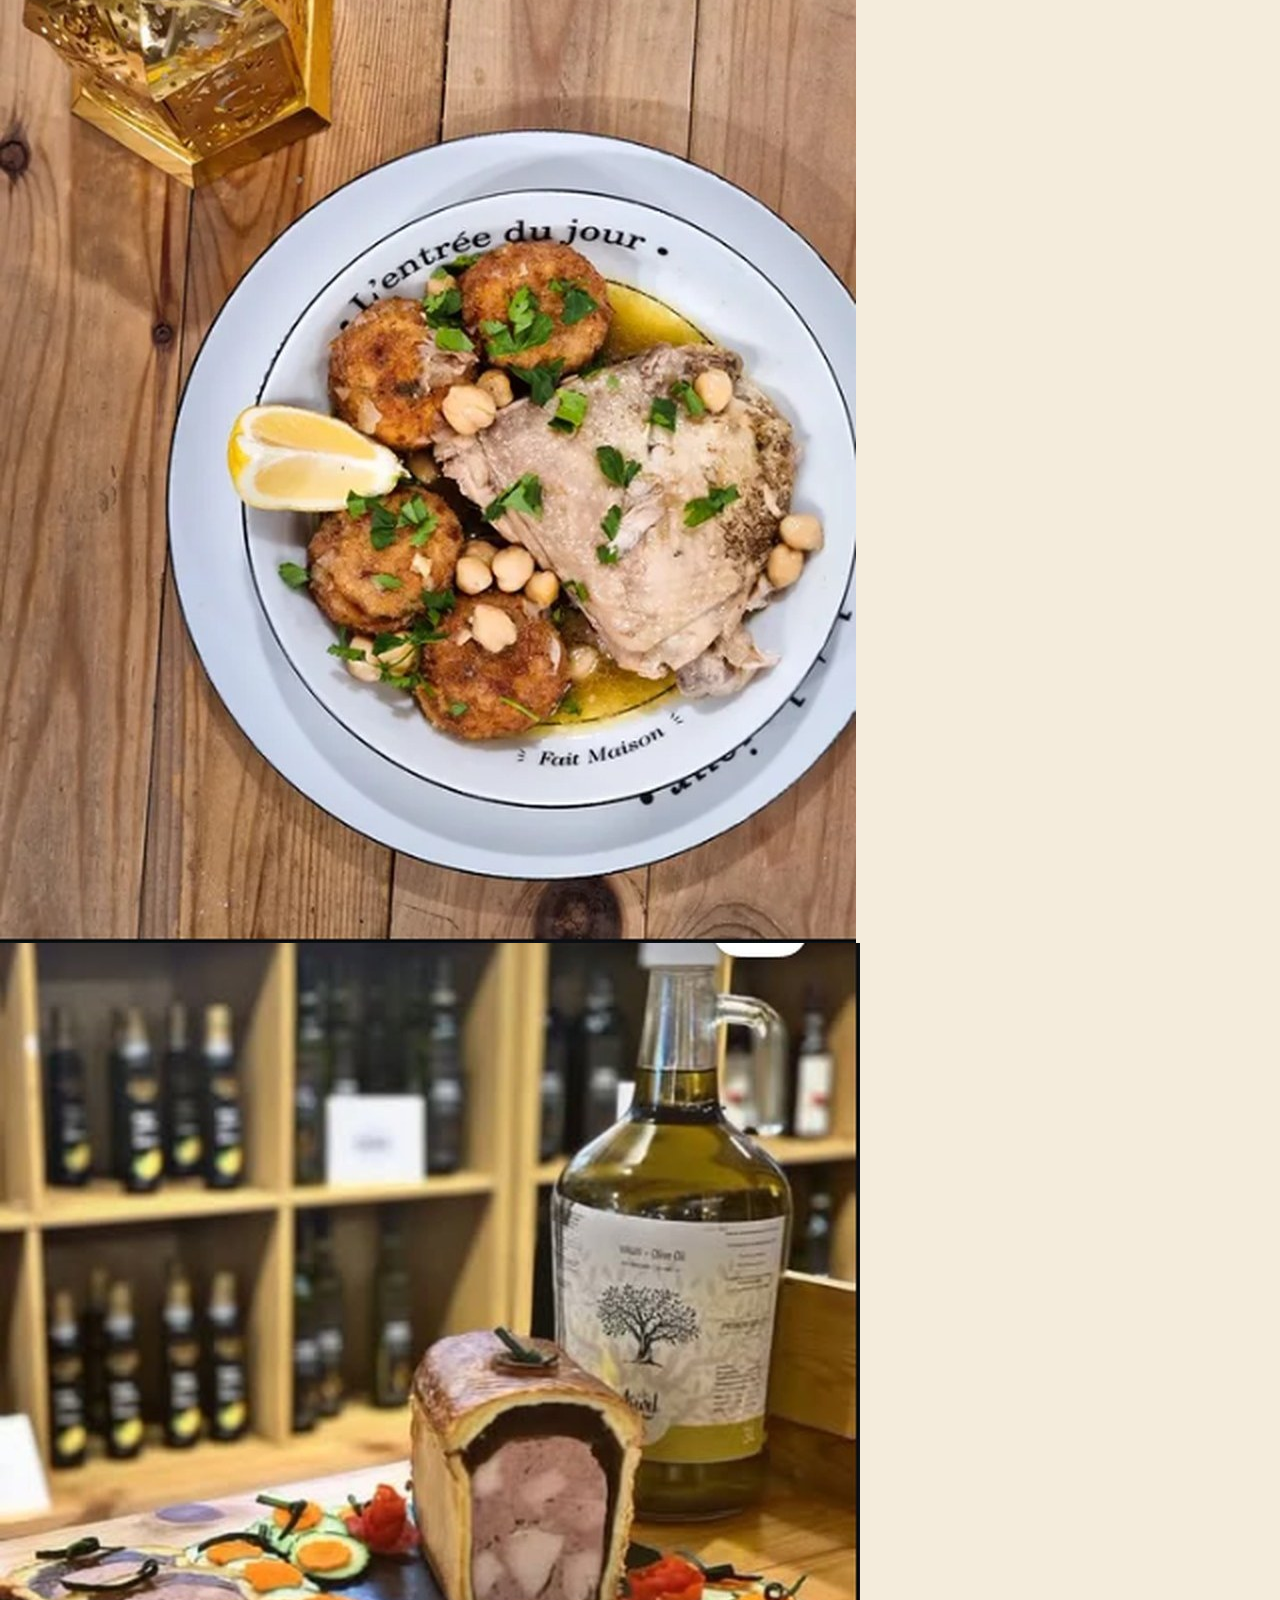
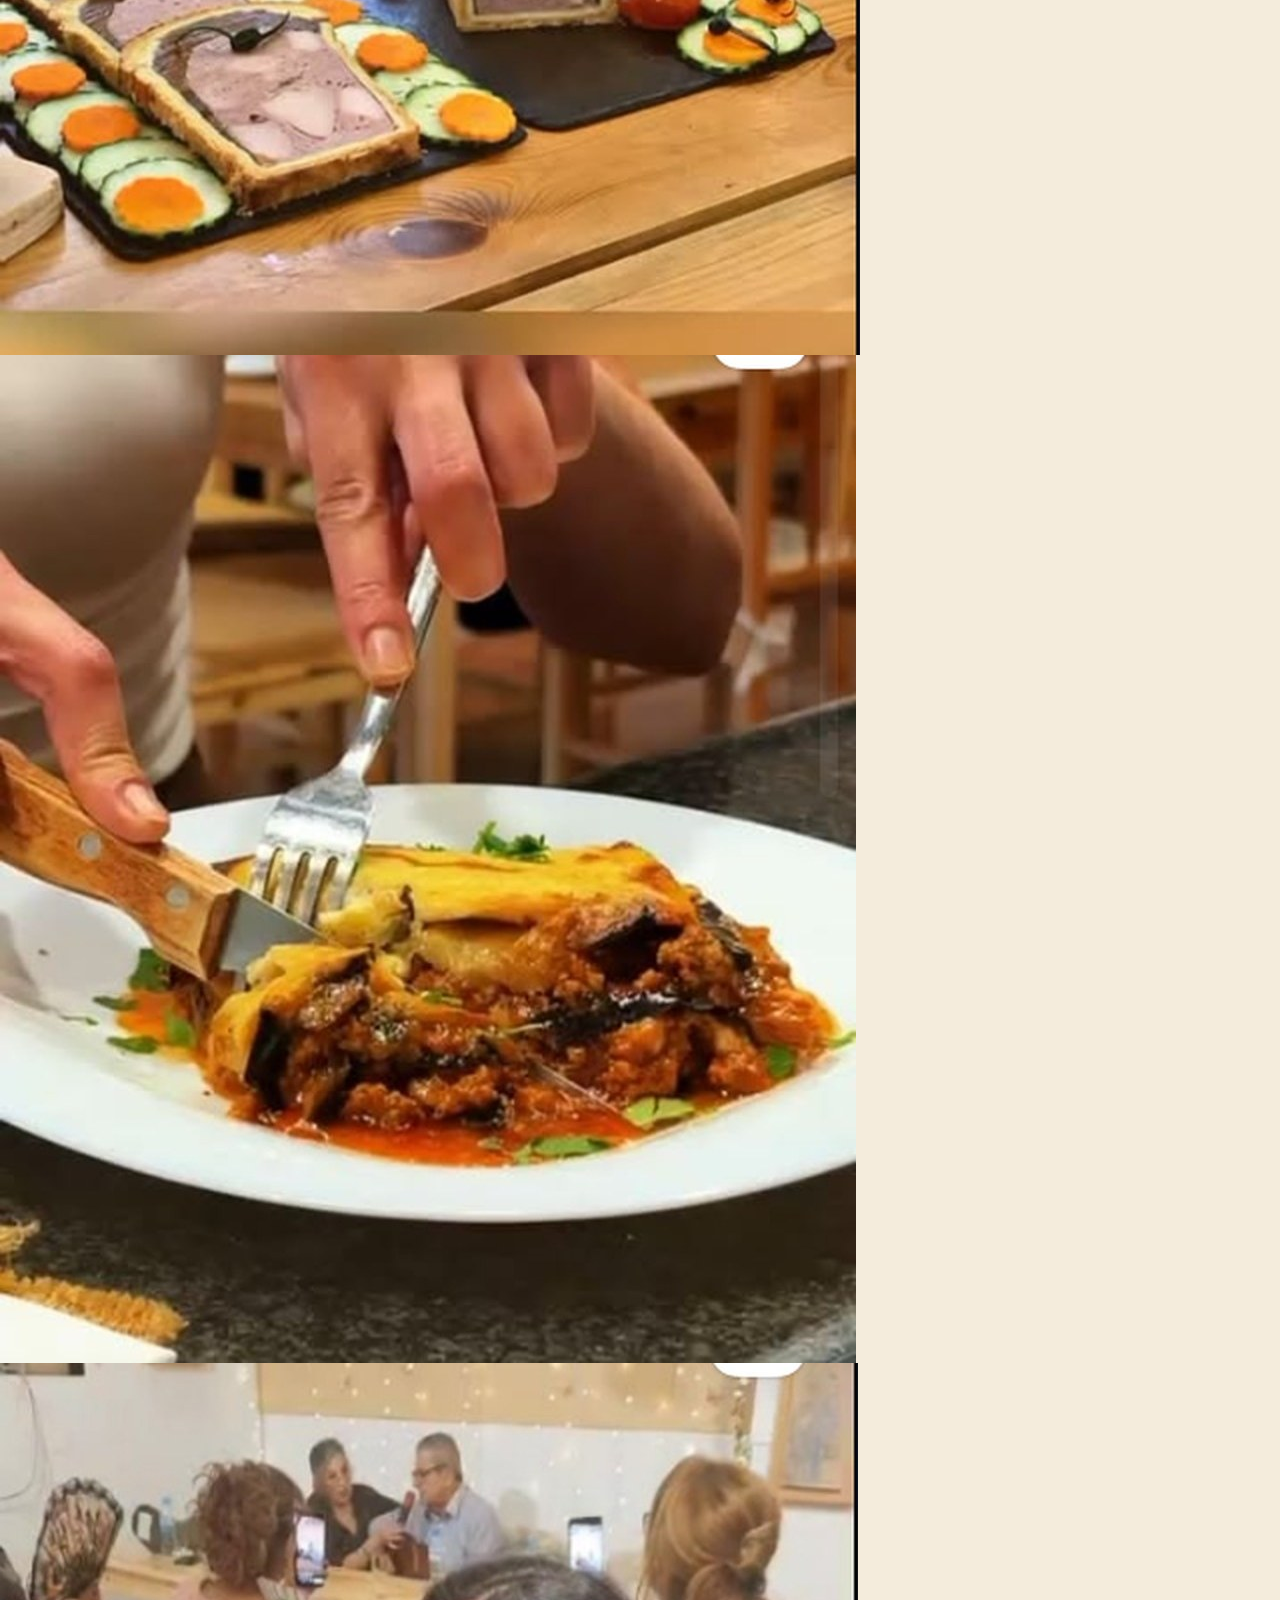
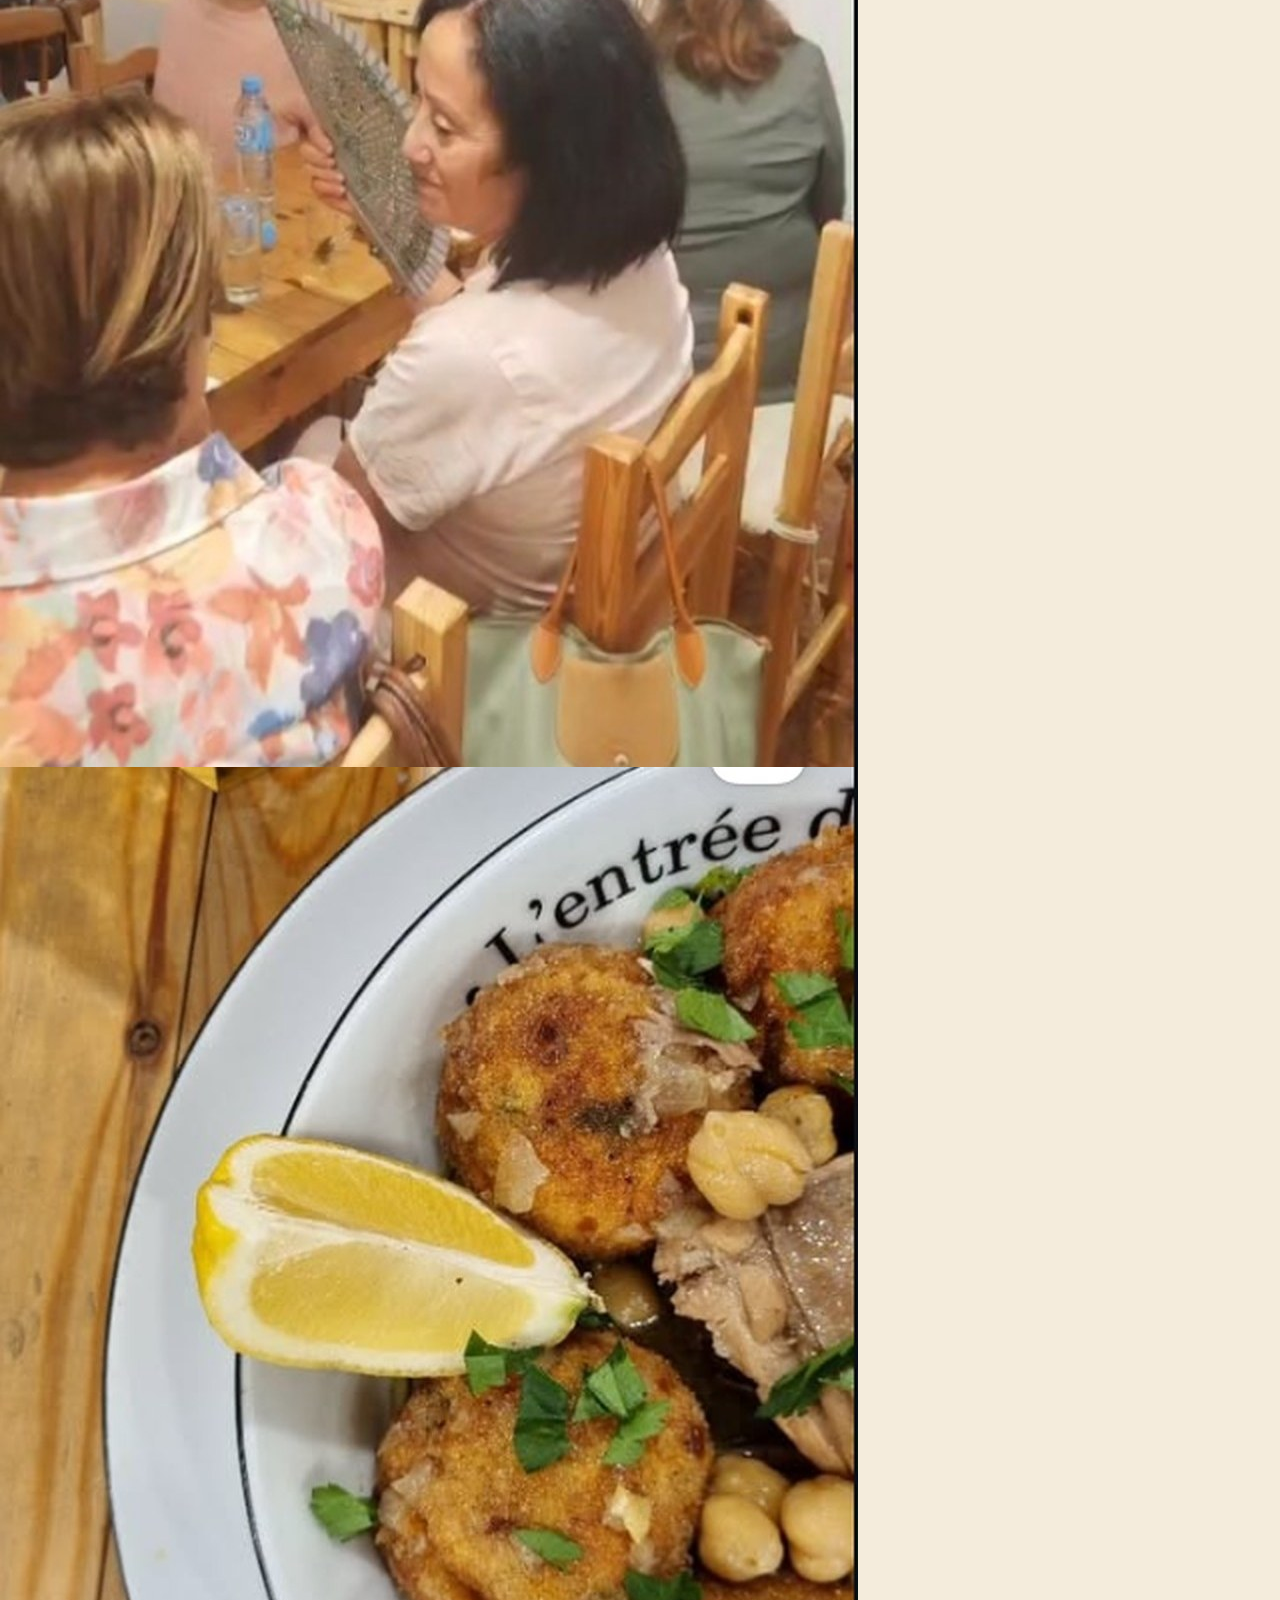
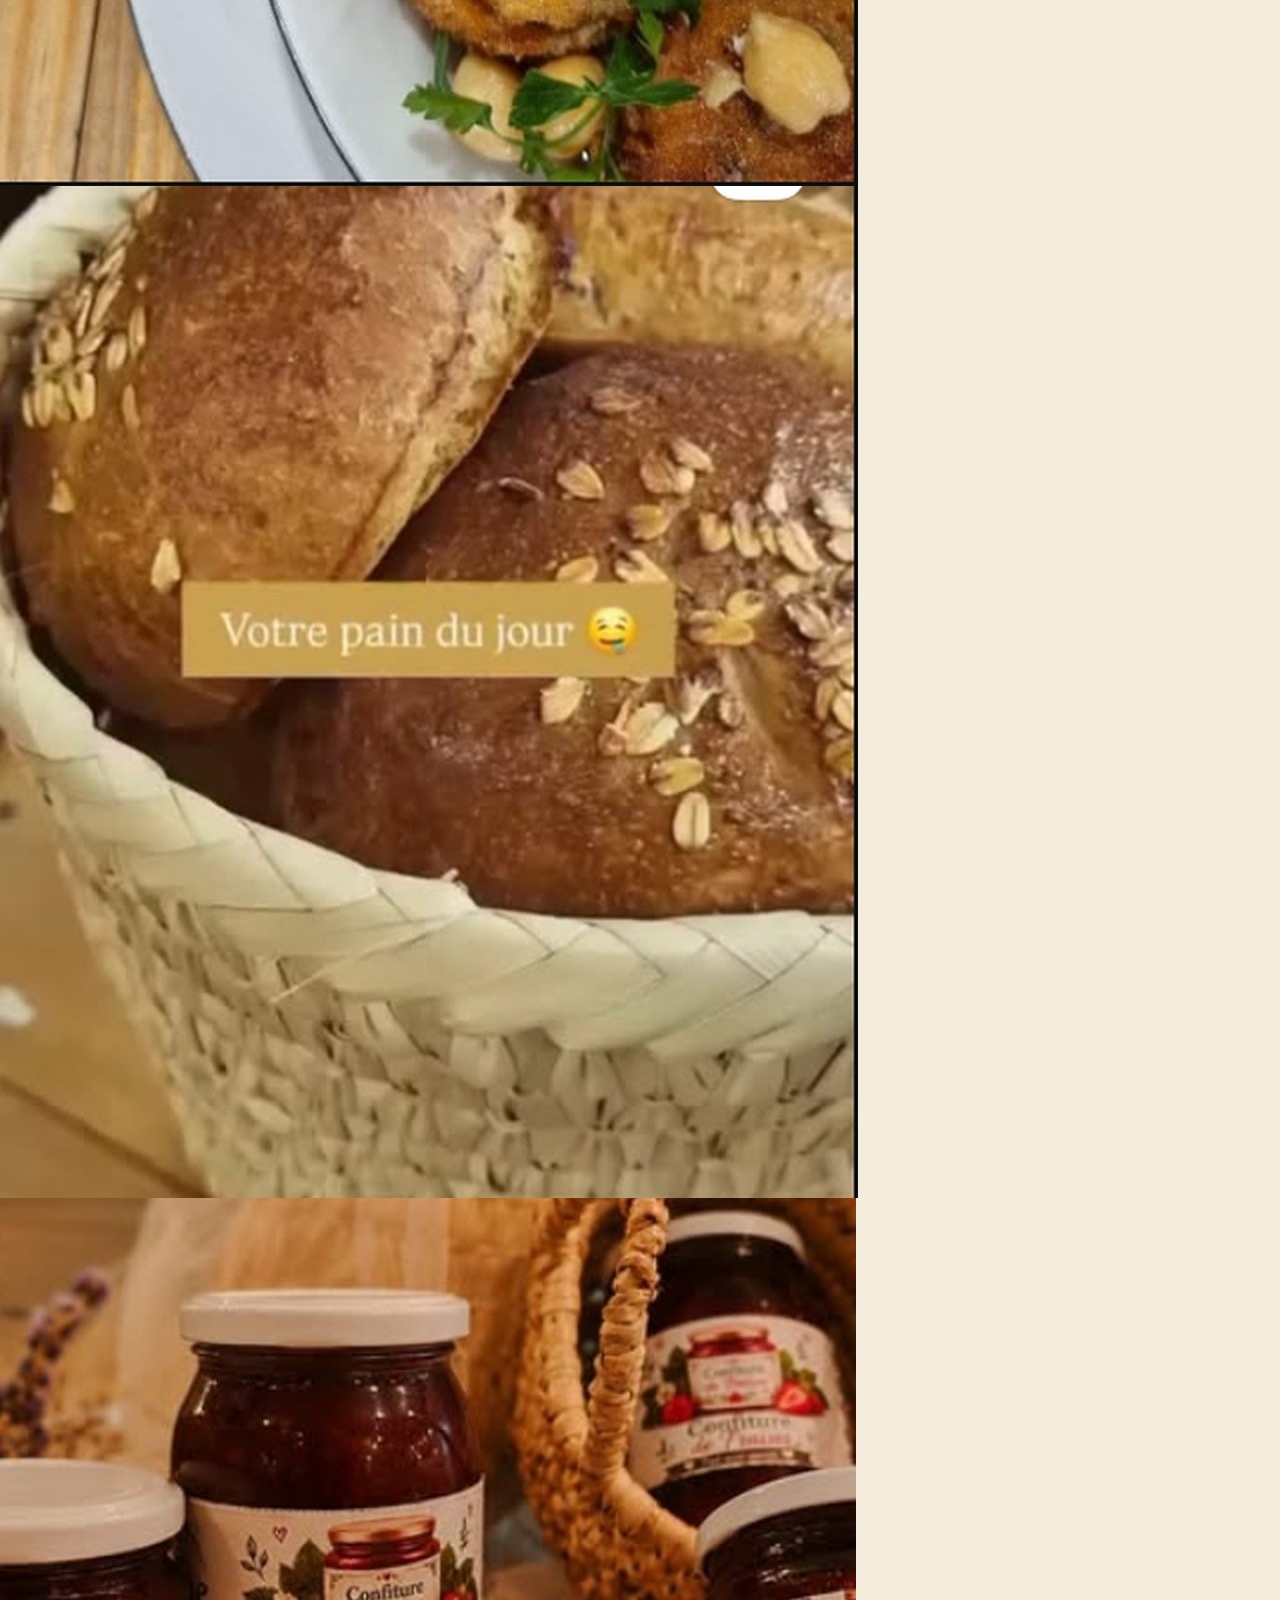
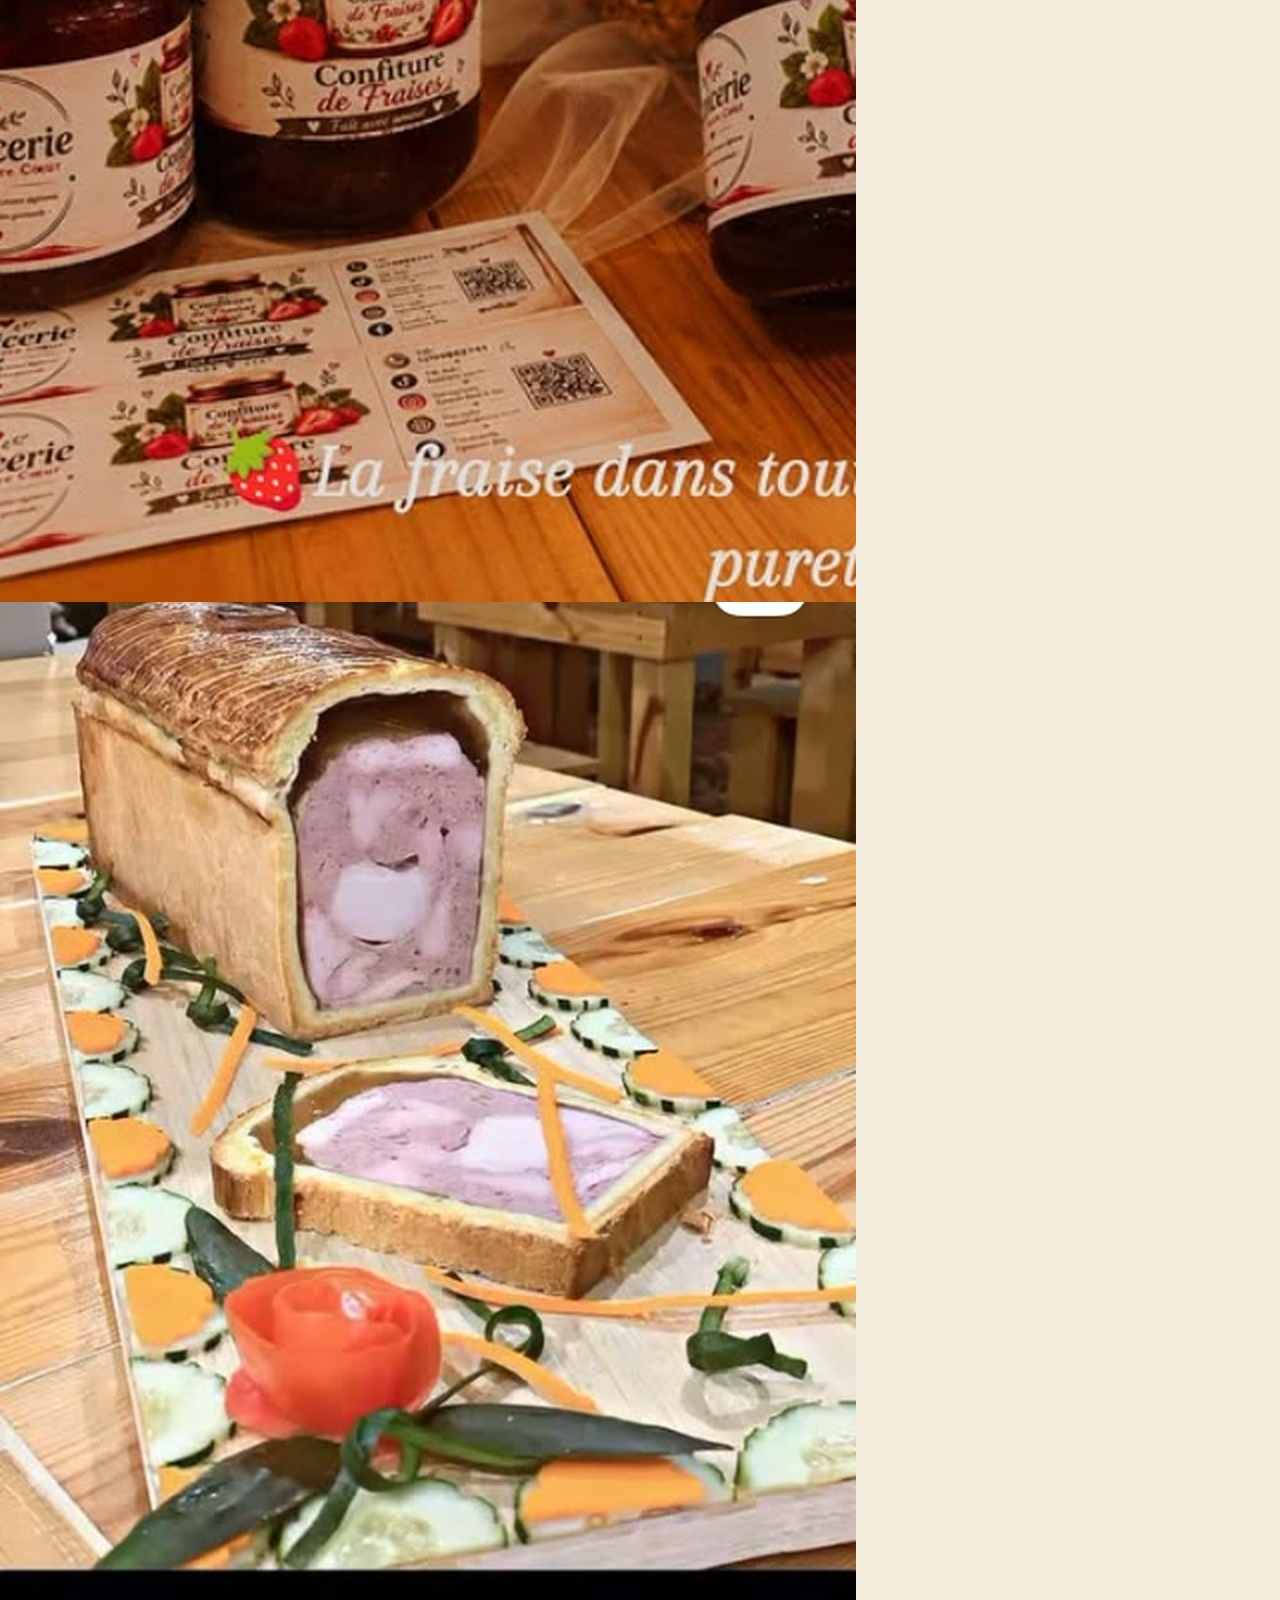
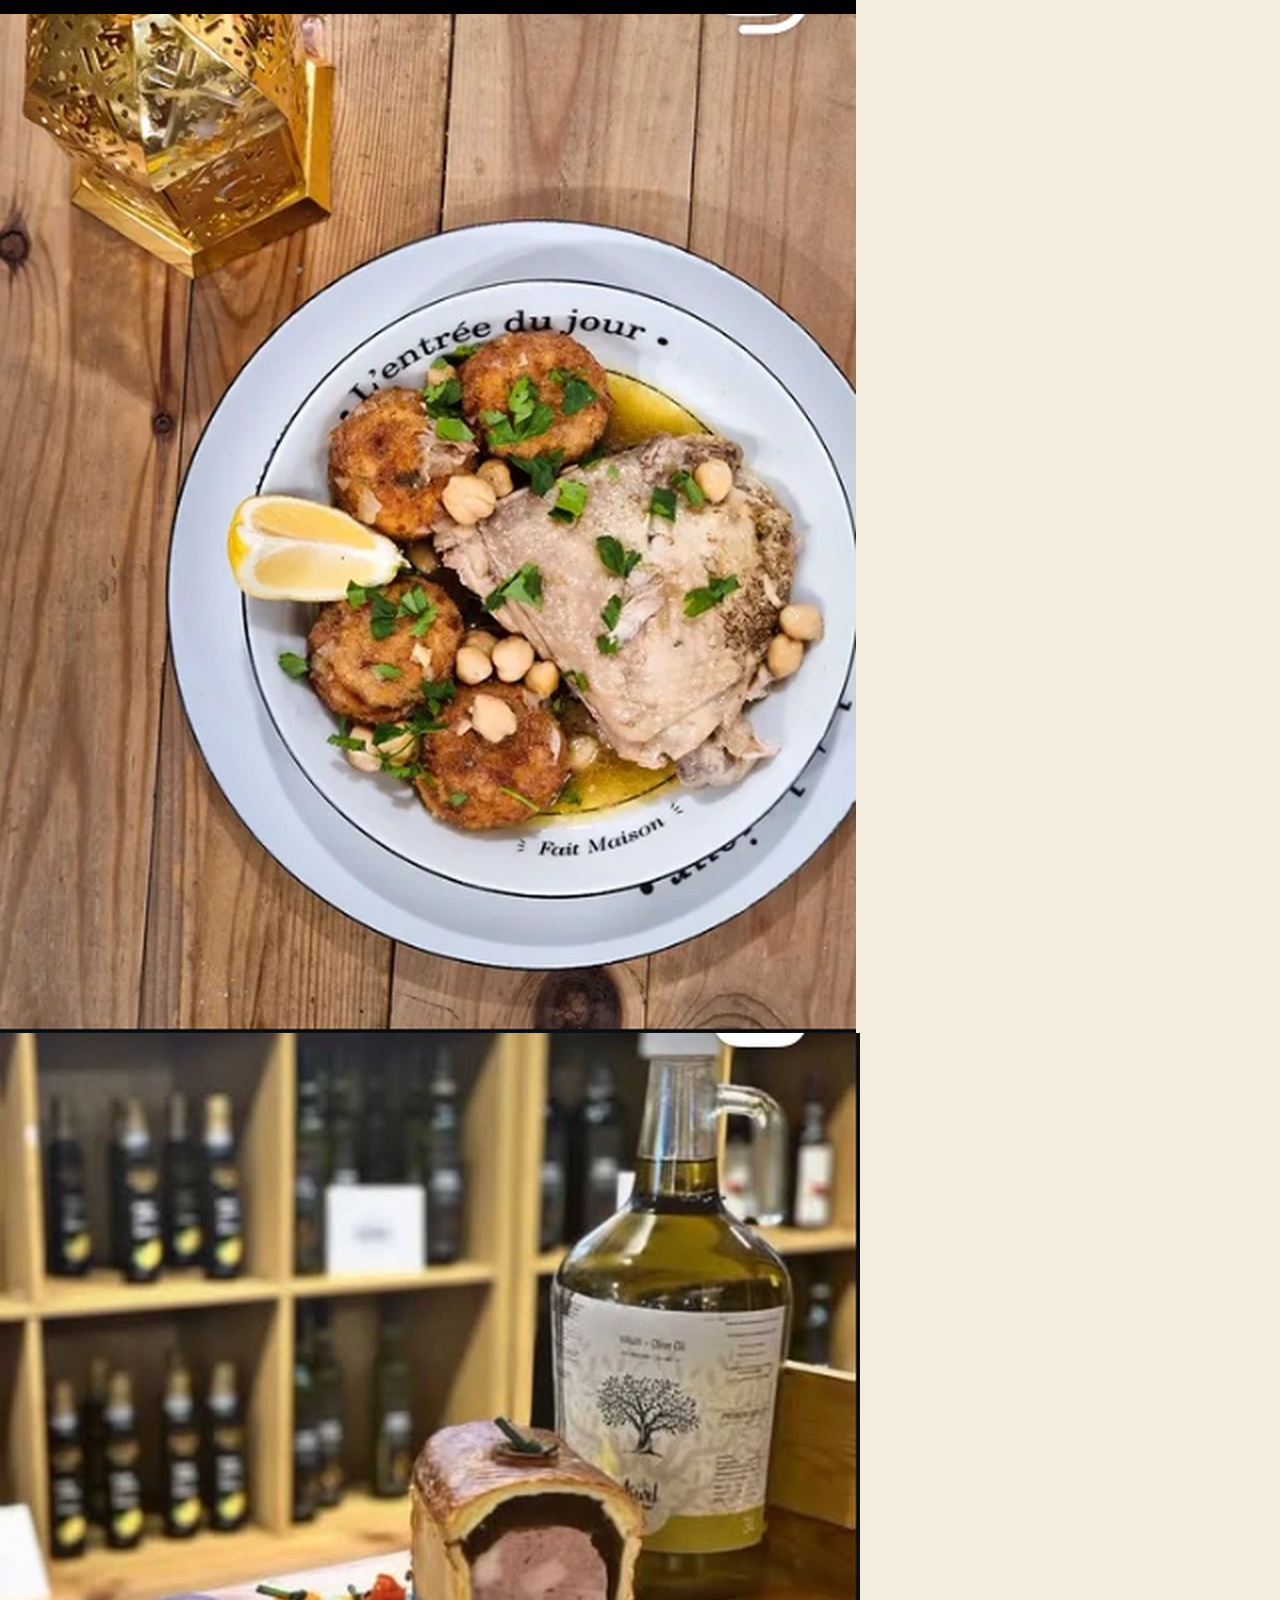
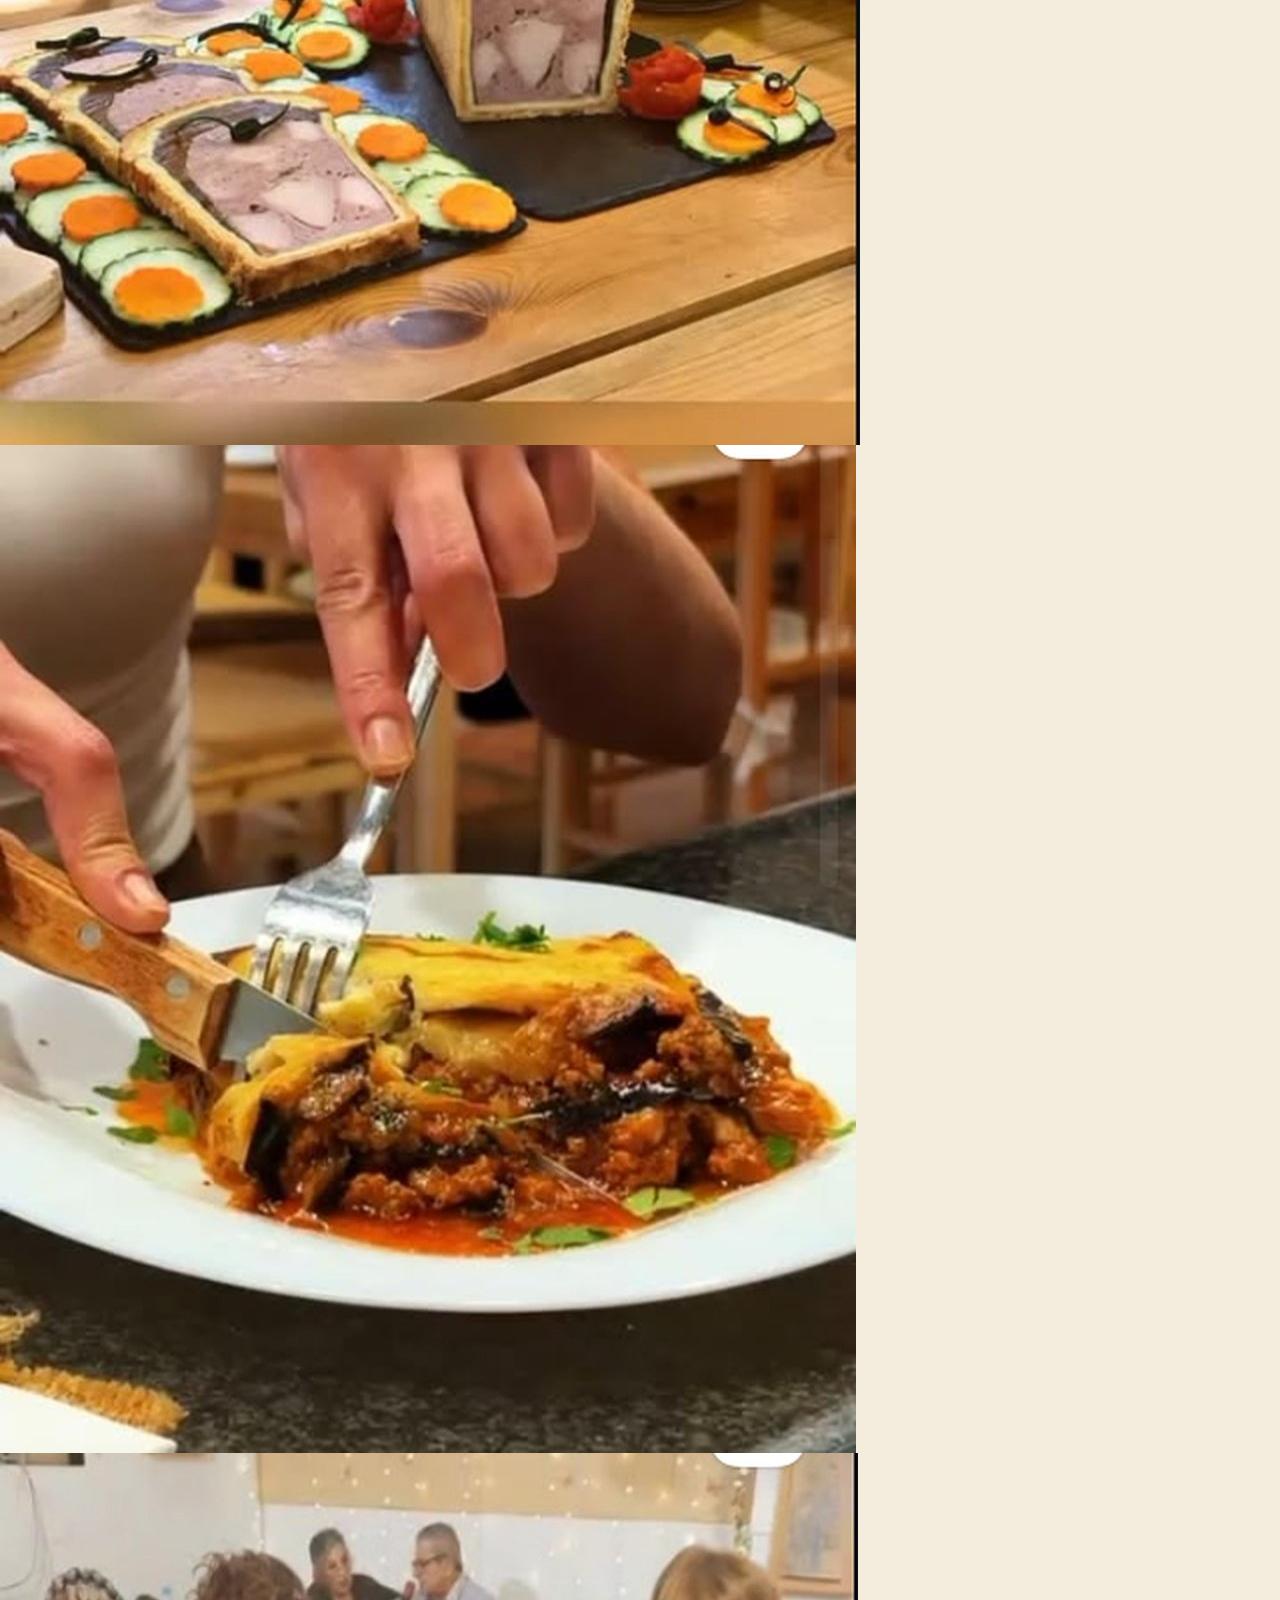
==== commit f9f782a1: "Maj index.html" ====
--- a/index.html
+++ b/index.html
@@ -9,12 +9,10 @@
 <nav><ul><li><a href="index.html" class=on>Accueil</a></li><li><a href="cuisine.html">Cuisine & pains</a></li><li><a href="epicerie.html">Épicerie fine</a></li><li><a href="evenements.html">Soirées & ateliers</a></li></ul></nav>
 <div class="acts"><a class="btn cta-top" href="contact.html">Commander / Réserver</a><button class="burger" aria-label="Menu"><i></i><i></i><i></i></button></div></div></header>
 <main>
-<section class="hero"><div class="wrap"><div>
-<h1>Une table, une cave à produits, un salon où l'on se retrouve.</h1>
+<section class="hero"><div class="wrap"><h1>Une table, une cave à produits, un salon où l'on se retrouve.</h1>
 <p class="lead">Cuisine algérienne traditionnelle et créative, épicerie fine, pains du jour et soirées littéraires, au cœur du Sacré-Cœur.</p>
-<div class="cta"><a class="btn" href="cuisine.html">Voir la cuisine</a><a class="btn alt" href="contact.html">Commander une box iftar</a></div>
-<div class="badge"><div><b>6 970</b>abonnés sur Instagram</div><div><b>970</b>publications</div><div><b>Livraison</b>sur appel</div></div></div>
-<div class="mosaic"><img class="a" src="assets/img/entree.jpg" alt="Entrée du jour, croquettes et pois chiches"><img class="b" src="assets/img/pain.jpg" alt="Pain du jour dans un panier tressé"><img class="c" src="assets/img/confiture.jpg" alt="Confiture de fraises maison"></div></div></section>
+<div class="cta"><a class="btn" href="cuisine.html">Voir la cuisine</a><a class="btn alt" href="contact.html">Nous contacter</a></div></div>
+<div class="ribbon" aria-hidden="true"><div class="track"><figure class="rb r0"><img src="assets/img/entree.jpg" alt="" loading="eager"></figure><figure class="rb r1"><img src="assets/img/pain.jpg" alt="" loading="eager"></figure><figure class="rb r2"><img src="assets/img/confiture.jpg" alt="" loading="eager"></figure><figure class="rb r3"><img src="assets/img/terrine.jpg" alt="" loading="lazy"></figure><figure class="rb r0"><img src="assets/img/entree-assiette.jpg" alt="" loading="lazy"></figure><figure class="rb r1"><img src="assets/img/huile-terrine.jpg" alt="" loading="lazy"></figure><figure class="rb r2"><img src="assets/img/moussaka.jpg" alt="" loading="lazy"></figure><figure class="rb r3"><img src="assets/img/public.jpg" alt="" loading="lazy"></figure><figure class="rb r0"><img src="assets/img/entree.jpg" alt="" loading="eager"></figure><figure class="rb r1"><img src="assets/img/pain.jpg" alt="" loading="eager"></figure><figure class="rb r2"><img src="assets/img/confiture.jpg" alt="" loading="eager"></figure><figure class="rb r3"><img src="assets/img/terrine.jpg" alt="" loading="lazy"></figure><figure class="rb r0"><img src="assets/img/entree-assiette.jpg" alt="" loading="lazy"></figure><figure class="rb r1"><img src="assets/img/huile-terrine.jpg" alt="" loading="lazy"></figure><figure class="rb r2"><img src="assets/img/moussaka.jpg" alt="" loading="lazy"></figure><figure class="rb r3"><img src="assets/img/public.jpg" alt="" loading="lazy"></figure></div></div></section>
 <div class="planks"></div>
 <section class="s"><div class="wrap two"><div class="ardoise"><h3>L'ardoise</h3><p class="sub">Ce qui se retrouve chez nous, selon les jours</p><ul>
 <li><b>Les galettes</b><span class="d"></span><em>salées, faites minute</em></li>
@@ -32,8 +30,13 @@
 <section class="band"><div class="wrap"><div><h2>Une box iftar livrée chez vous.</h2><p>Pendant le Ramadan, la table de l'Épicerie voyage : appelez le 06 67 60 05 60 pour la livraison.</p></div><a class="btn" href="contact.html">Passer commande</a></div></section>
 <section class="s"><div class="wrap"><div class="sec-head"><h2>À table, comme à la maison</h2><p>Couscous, plats mijotés, salades de saison : la cuisine algérienne se partage.</p></div>
 <div class="gal"><img class="g1" src="https://images.unsplash.com/photo-1739217744880-472f59559cc5?auto=format&fit=crop&w=1000&q=70" alt="Couscous aux légumes" loading="lazy"><img class="g2" src="https://images.unsplash.com/photo-1778850790390-c1ba244fbc85?auto=format&fit=crop&w=1000&q=70" alt="Couscous au poulet rôti" loading="lazy"><img class="g3" src="https://images.unsplash.com/photo-1541518763669-27fef04b14ea?auto=format&fit=crop&w=1000&q=70" alt="Plat mijoté servi à l'assiette" loading="lazy"><img class="g4" src="https://images.unsplash.com/photo-1519996409144-56c88c9aa612?auto=format&fit=crop&w=1000&q=70" alt="Salade de céréales dans un bol en bois" loading="lazy"></div></div></section>
-<section class="s" style="background:var(--paper2)"><div class="wrap"><div class="sec-head"><h2>Dernières soirées</h2><p>Le salon de lecture reçoit auteurs, poètes et musiciens.</p></div>
-<div class="grid3"><div class="plat"><img src="assets/img/bruit-soiree.jpg" alt="Salle pleine lors d'une soirée"><h3>Le bruit d'une soirée</h3></div><div class="plat"><img src="assets/img/invitation.jpg" alt="Invitation à la soirée culturelle du 28 février 2026"><h3>Soirée culturelle, 28 février 2026</h3></div><div class="plat"><img src="assets/img/affiche-rencontre.jpg" alt="Affiche rencontre Hajar Bali"><h3>Rencontre avec Hajar Bali</h3></div></div></div></section></main>
+<section class="s agenda-home"><div class="wrap"><div class="sec-head"><h2>Au salon de lecture</h2><p>Poésie, musique, rencontres d'auteurs : le salon de l'Épicerie ouvre ses soirées à tous.</p></div>
+<div class="feat"><figure class="poster"><img src="assets/img/invitation.jpg" alt="Invitation à la soirée culturelle du samedi 28 février 2026" loading="lazy"></figure>
+<div class="feat-t"><p class="when">Samedi 28 février 2026, 21h30</p><h3>Mémoire et Espoir, une soirée de poésie imagée</h3><p>Exposition de 50 tableaux de poésie imagée avec le peintre Karim Sergoua, portraits de martyrs accompagnés de poèmes, déclamations par quatre poètes et musique du Maestro Madjid Bellamine.</p><p class="who">Modération : Nadia Sebkhi</p><a class="btn alt" href="evenements.html">Toutes les soirées</a></div></div>
+<div class="feat rev"><figure class="poster"><img src="assets/img/affiche-rencontre.jpg" alt="Affiche de la rencontre avec Hajar Bali" loading="lazy"></figure>
+<div class="feat-t"><p class="when">Jeudi 15 janvier, 18h</p><h3>Rencontre avec Hajar Bali</h3><p>Conversation autour d'un thé avec Selma Hellal, suivie d'une signature du roman « Partout le même ciel ».</p><p class="who">5 Rue Professeur Curtillet, Sacré-Cœur</p></div></div></div>
+<div class="strip-head wrap"><h3>En images</h3></div>
+<div class="strip"><img src="assets/img/bruit-soiree.jpg" alt="Salle pleine pendant une soirée" loading="lazy"><img src="assets/img/luth.jpg" alt="Oud pendant la soirée littéraire" loading="lazy"><img src="assets/img/signature.jpg" alt="Séance de dédicace" loading="lazy"><img src="assets/img/lecture-public.jpg" alt="Lecture devant un public" loading="lazy"><img src="assets/img/rencontre-dame.jpg" alt="Une invitée prend la parole" loading="lazy"><img src="assets/img/yoga.jpg" alt="Séance de yoga au salon" loading="lazy"></div></section></main>
 <footer><div class="wrap"><div><h4>L'Épicerie Sacré-Cœur</h4><p>Cuisine traditionnelle et créative algérienne, épicerie fine, ateliers gourmands.</p><p style="margin-top:12px">5 Rue Professeur Curtillet, Sacré-Cœur, Alger<br>06 67 60 05 60</p></div>
 <div><h4>Le site</h4><a href="index.html">Accueil</a><a href="cuisine.html">Cuisine & pains</a><a href="epicerie.html">Épicerie fine</a><a href="evenements.html">Soirées & ateliers</a><a href="contact.html">Contact</a></div>
 <div><h4>Suivez-nous</h4><a href="https://www.instagram.com/lepicerie_sacre_coeur/">Instagram @lepicerie_sacre_coeur</a><a href="https://maps.app.goo.gl/Ro8bjXM9DVsrEW8Q7">Itinéraire Google Maps</a></div>
--- a/css/style.css
+++ b/css/style.css
@@ -169,3 +169,9 @@
 @media(max-width:900px){.top .wrap{gap:8px}.brand span{font-size:1rem}}
 .drawer{overflow-y:auto}
 .db{flex:none;overflow:visible}
+.gal{display:grid;grid-template-columns:1.3fr 1fr 1fr;grid-template-rows:260px 260px;gap:16px}
+.gal img{width:100%;height:100%;object-fit:cover;border-radius:var(--r)}
+.gal .g1{grid-row:1/3}
+.gal .g4{grid-column:2/4}
+.cta-top{padding:11px 20px}
+@media(max-width:900px){.gal{grid-template-columns:1fr 1fr;grid-template-rows:200px 200px 200px}.gal .g1{grid-row:auto;grid-column:1/3}.gal .g4{grid-column:auto}.cta-top{display:none}}
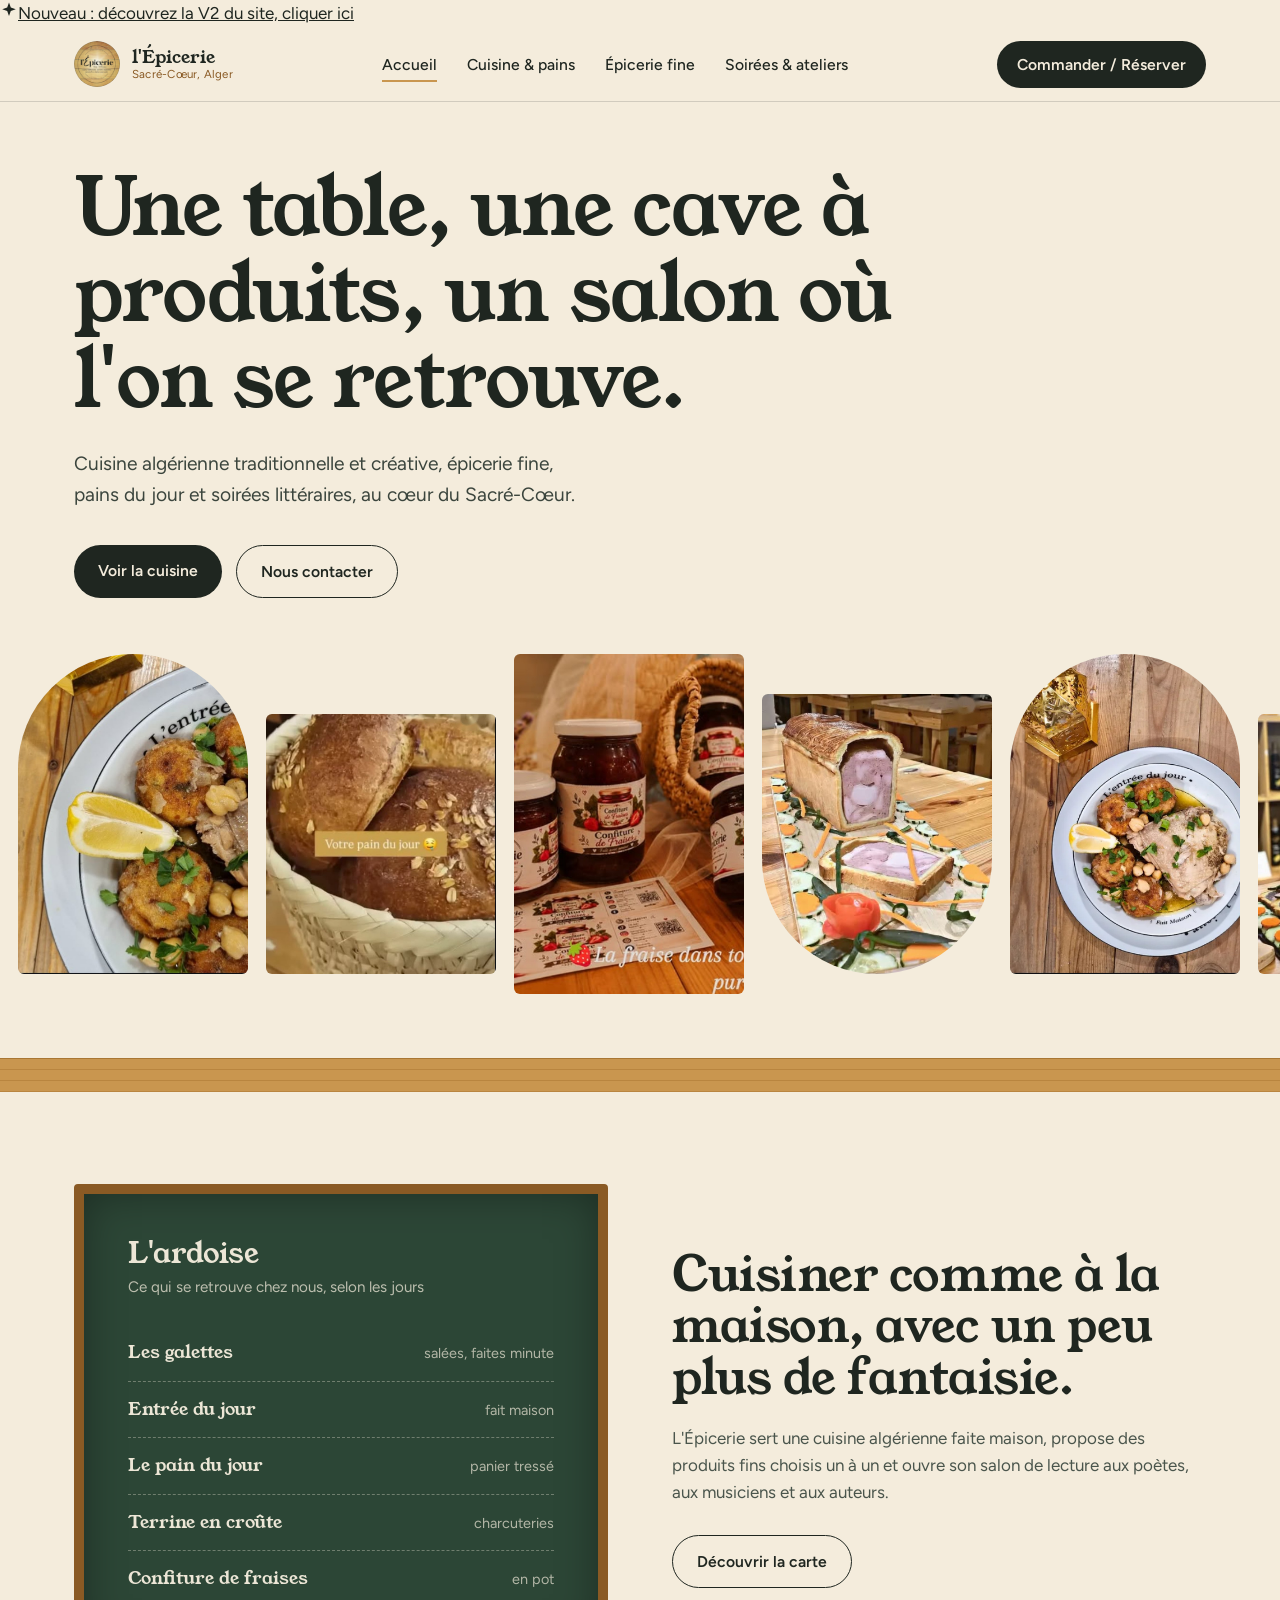
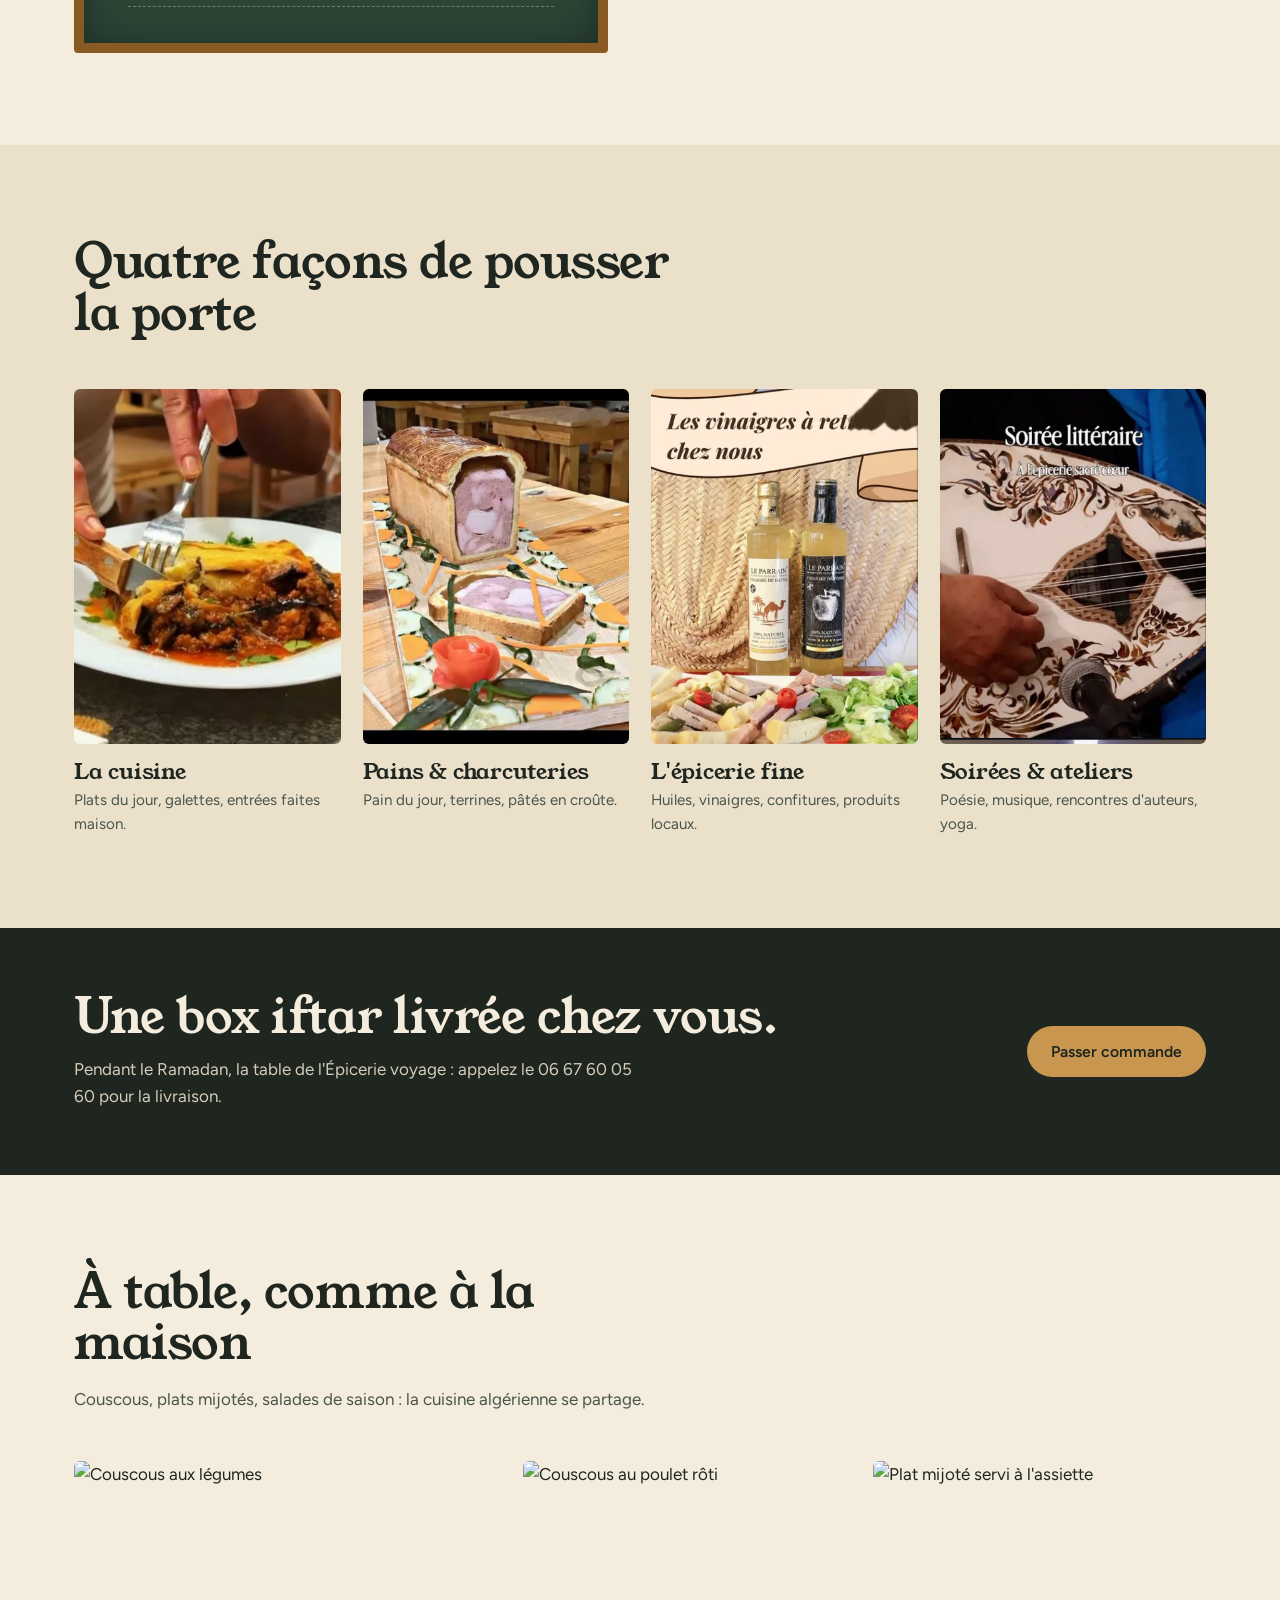
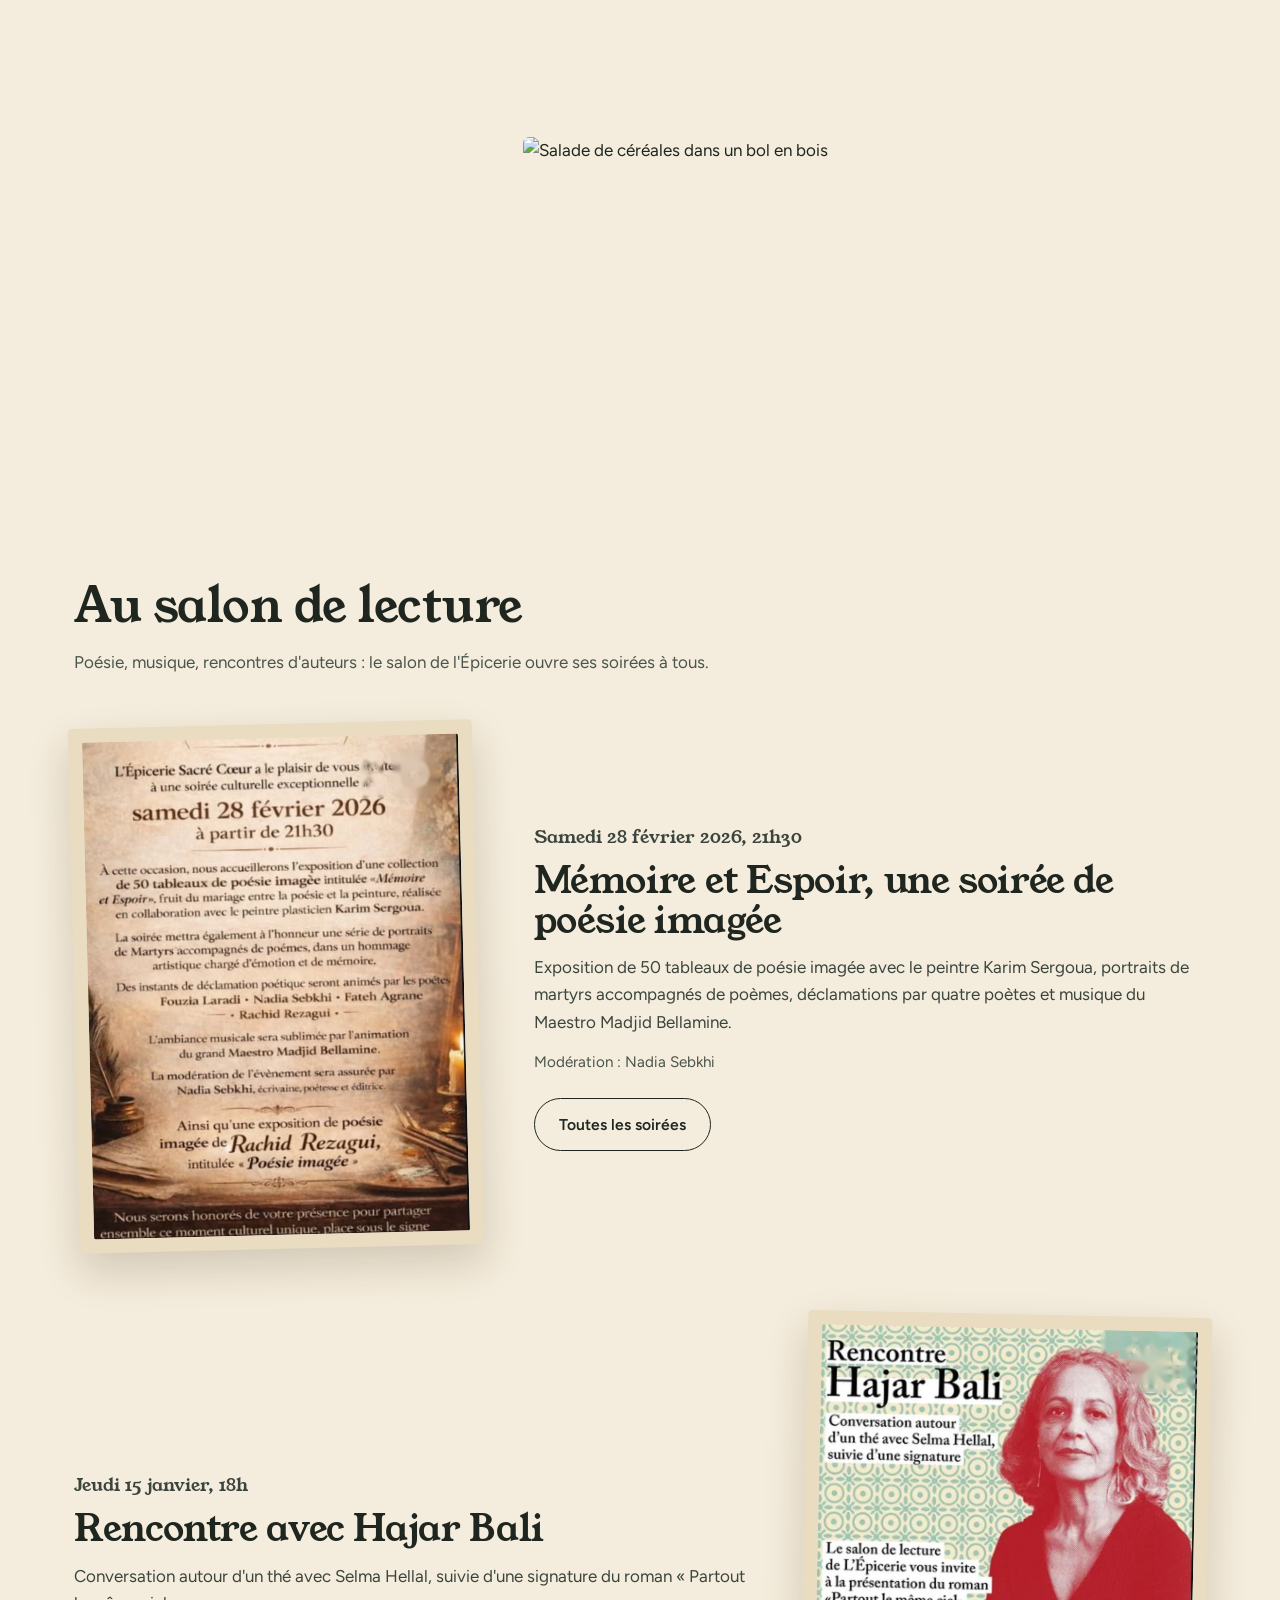
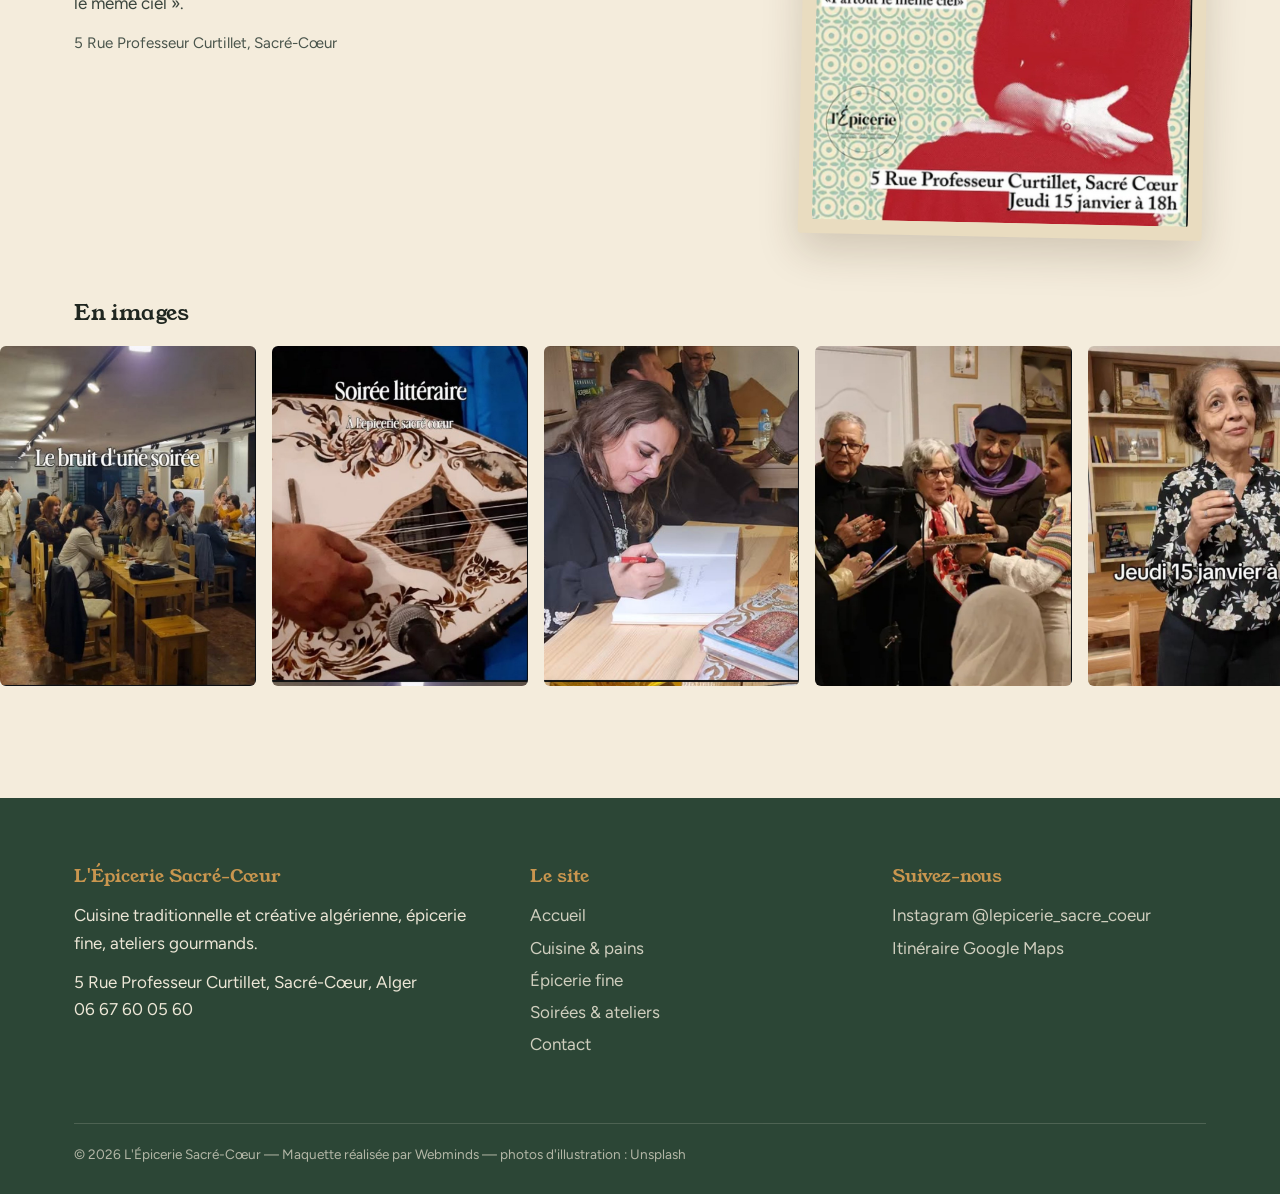
==== commit ec460853: "Maj index.html" ====
--- a/index.html
+++ b/index.html
@@ -5,6 +5,7 @@
 <link rel="preconnect" href="https://fonts.googleapis.com"><link rel="preconnect" href="https://fonts.gstatic.com" crossorigin>
 <link href="https://fonts.googleapis.com/css2?family=Figtree:wght@400;500;600&family=Young+Serif&display=swap" rel="stylesheet">
 <link rel="stylesheet" href="css/style.css"></head><body>
+<a class="v2bar" href="/v2/"><svg width="18" height="18" viewBox="0 0 24 24" fill="currentColor" aria-hidden="true"><path d="M12 2l2.4 6.6L21 11l-6.6 2.4L12 20l-2.4-6.6L3 11l6.6-2.4z"/></svg><span>Nouveau : découvrez la V2 du site, <u>cliquer ici</u></span></a>
 <header class="top"><div class="wrap"><a class="brand" href="index.html"><img src="assets/img/logo.png" alt="Logo L'Épicerie Sacré-Cœur"><span>l'Épicerie<small>Sacré-Cœur, Alger</small></span></a>
 <nav><ul><li><a href="index.html" class=on>Accueil</a></li><li><a href="cuisine.html">Cuisine & pains</a></li><li><a href="epicerie.html">Épicerie fine</a></li><li><a href="evenements.html">Soirées & ateliers</a></li></ul></nav>
 <div class="acts"><a class="btn cta-top" href="contact.html">Commander / Réserver</a><button class="burger" aria-label="Menu"><i></i><i></i><i></i></button></div></div></header>
--- a/css/style.css
+++ b/css/style.css
@@ -175,3 +175,47 @@
 .gal .g4{grid-column:2/4}
 .cta-top{padding:11px 20px}
 @media(max-width:900px){.gal{grid-template-columns:1fr 1fr;grid-template-rows:200px 200px 200px}.gal .g1{grid-row:auto;grid-column:1/3}.gal .g4{grid-column:auto}.cta-top{display:none}}
+/* hero ribbon */
+.hero{padding:64px 0 0}
+.hero .wrap{display:block;max-width:900px;margin-left:max(24px,calc((100vw - 1180px)/2))}
+.hero p.lead{max-width:44ch}
+.ribbon{margin-top:56px;overflow:hidden;padding-bottom:64px}
+.track{display:flex;gap:18px;width:max-content;animation:drift 70s linear infinite;align-items:flex-start;padding-left:18px}
+.rb{width:230px;flex:none;border-radius:var(--r);overflow:hidden}
+.rb img{width:100%;height:100%;object-fit:cover}
+.r0{height:320px;border-radius:115px 115px var(--r) var(--r)}
+.r1{height:260px;margin-top:60px}
+.r2{height:340px}
+.r3{height:280px;margin-top:40px;border-radius:var(--r) var(--r) 115px 115px}
+@keyframes drift{to{transform:translateX(-50%)}}
+/* agenda accueil */
+.feat{display:grid;grid-template-columns:.75fr 1.25fr;gap:56px;align-items:center;margin-bottom:64px}
+.feat.rev{grid-template-columns:1.25fr .75fr}.feat.rev .poster{order:2}
+.poster{background:#e9dcc0;padding:14px;border-radius:4px;box-shadow:0 18px 40px rgba(60,40,10,.18);transform:rotate(-1.4deg)}
+.feat.rev .poster,.evt:nth-child(even) .poster{transform:rotate(1.2deg)}
+.poster img{width:100%;height:auto;max-height:640px;object-fit:cover;border-radius:2px}
+.when{font-family:'Young Serif',serif;color:var(--wood-deep);font-size:1.1rem;margin-bottom:10px}
+.feat-t h3{font-size:clamp(1.6rem,3vw,2.3rem);margin-bottom:14px}
+.feat-t p{color:#3b453d}.who{margin:14px 0 24px;font-size:.95rem;color:#4a554c!important}
+.strip-head h3,.strip-head h2{margin-bottom:18px}
+.strip{display:flex;gap:16px;overflow-x:auto;padding:4px 24px 20px;scroll-snap-type:x mandatory;scrollbar-width:thin}
+.strip img{height:340px;width:auto;flex:none;border-radius:var(--r);scroll-snap-align:start}
+/* page evenements */
+.evt{display:grid;grid-template-columns:120px 300px 1fr;gap:40px;align-items:center;padding:44px 0;border-bottom:1px solid var(--line)}
+.evt .d{font-family:'Young Serif',serif;color:var(--wood-deep);font-size:1.05rem;line-height:1.3}
+.evt .d b{display:block;font-size:3.4rem;color:var(--ink);font-weight:400;line-height:1}
+.evt .poster img{aspect-ratio:3/4}
+.evt .t h2{font-size:clamp(1.6rem,3vw,2.3rem);margin-bottom:8px}
+@media(max-width:900px){
+.hero{padding-top:36px}.hero .wrap{margin-left:0}
+.rb{width:170px}.r0{height:240px;border-radius:85px 85px var(--r) var(--r)}.r1{height:190px;margin-top:44px}.r2{height:250px}.r3{height:210px;margin-top:30px;border-radius:var(--r) var(--r) 85px 85px}
+.ribbon{margin-top:36px;padding-bottom:44px}
+.feat,.feat.rev{grid-template-columns:1fr;gap:28px;margin-bottom:56px}.feat.rev .poster{order:0}
+.poster{max-width:320px;margin:0 auto}
+.strip img{height:260px}
+.evt{grid-template-columns:1fr;gap:20px;padding:36px 0}
+.evt .d{display:flex;align-items:baseline;gap:10px}.evt .d b{font-size:2.6rem}
+.evt .poster{max-width:280px}
+}
+@media(prefers-reduced-motion:reduce){.track{animation:none}.ribbon{overflow-x:auto}}
+figure{margin:0}
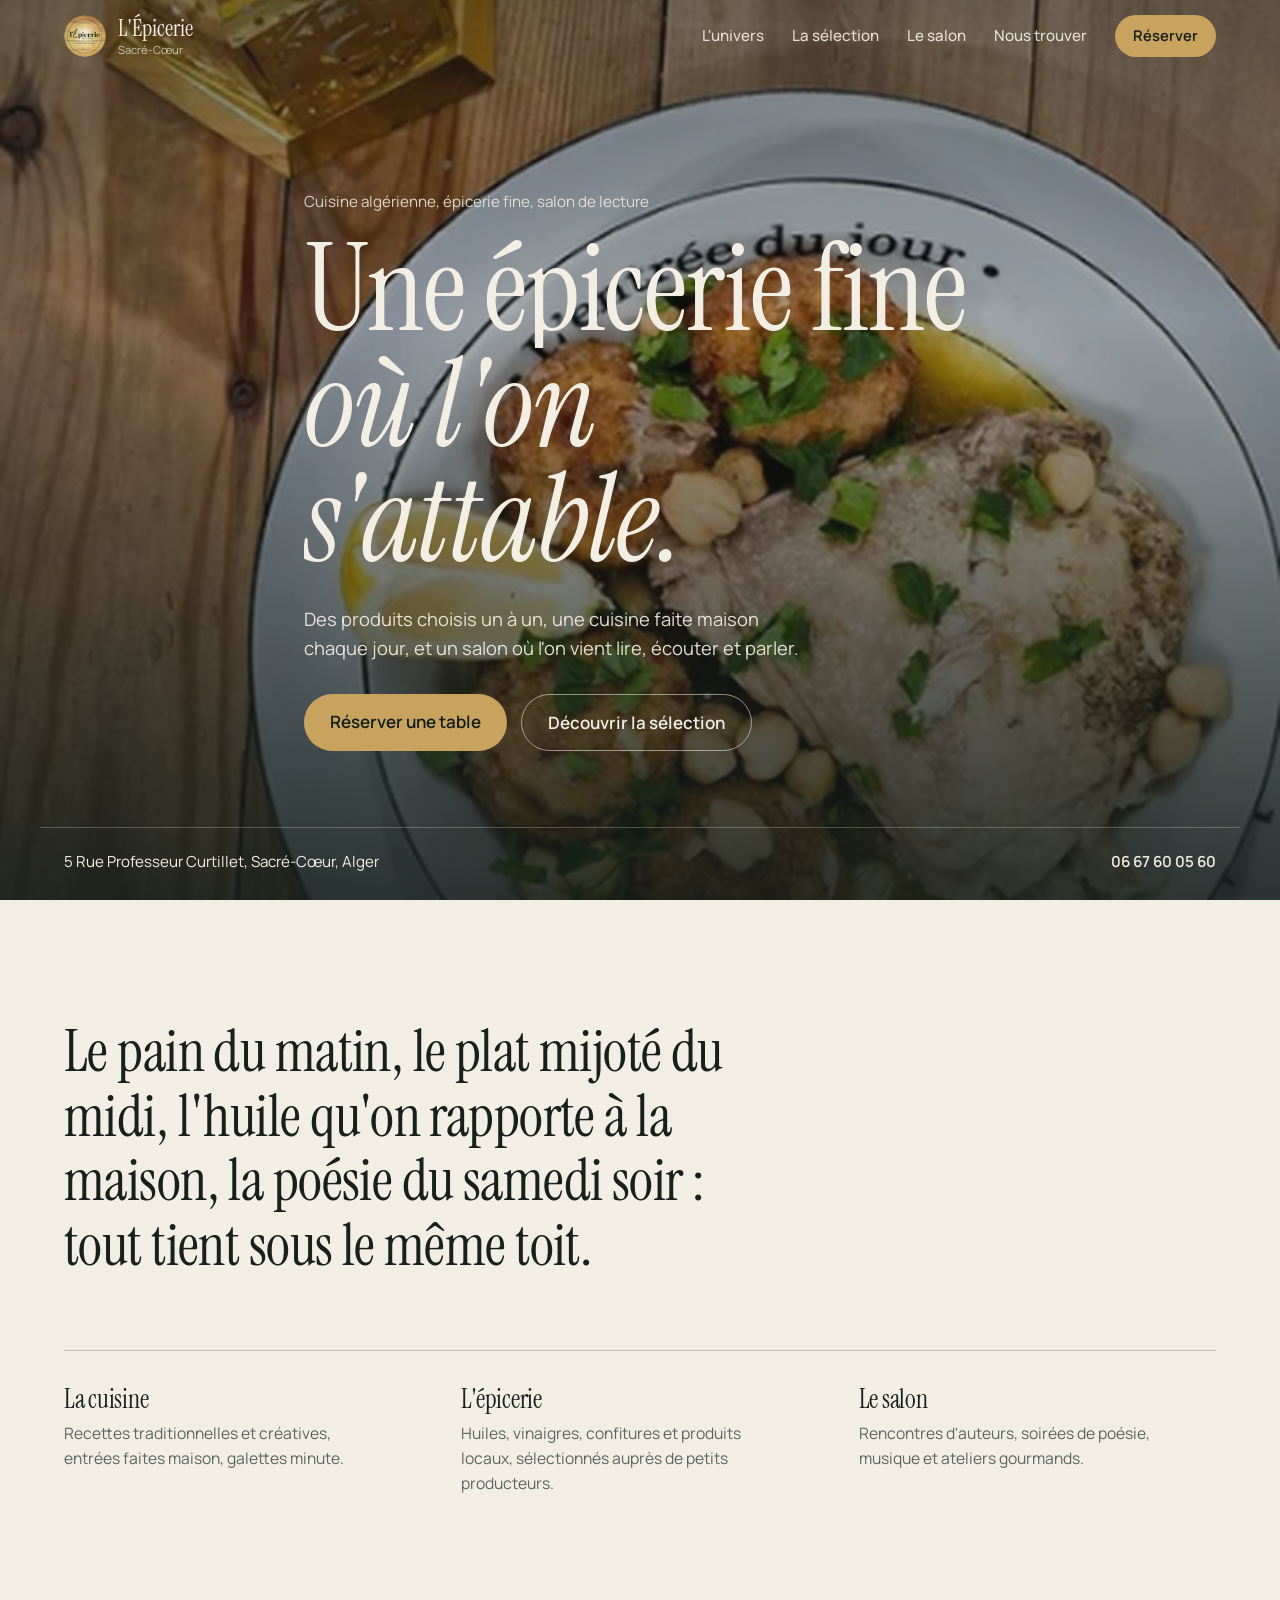
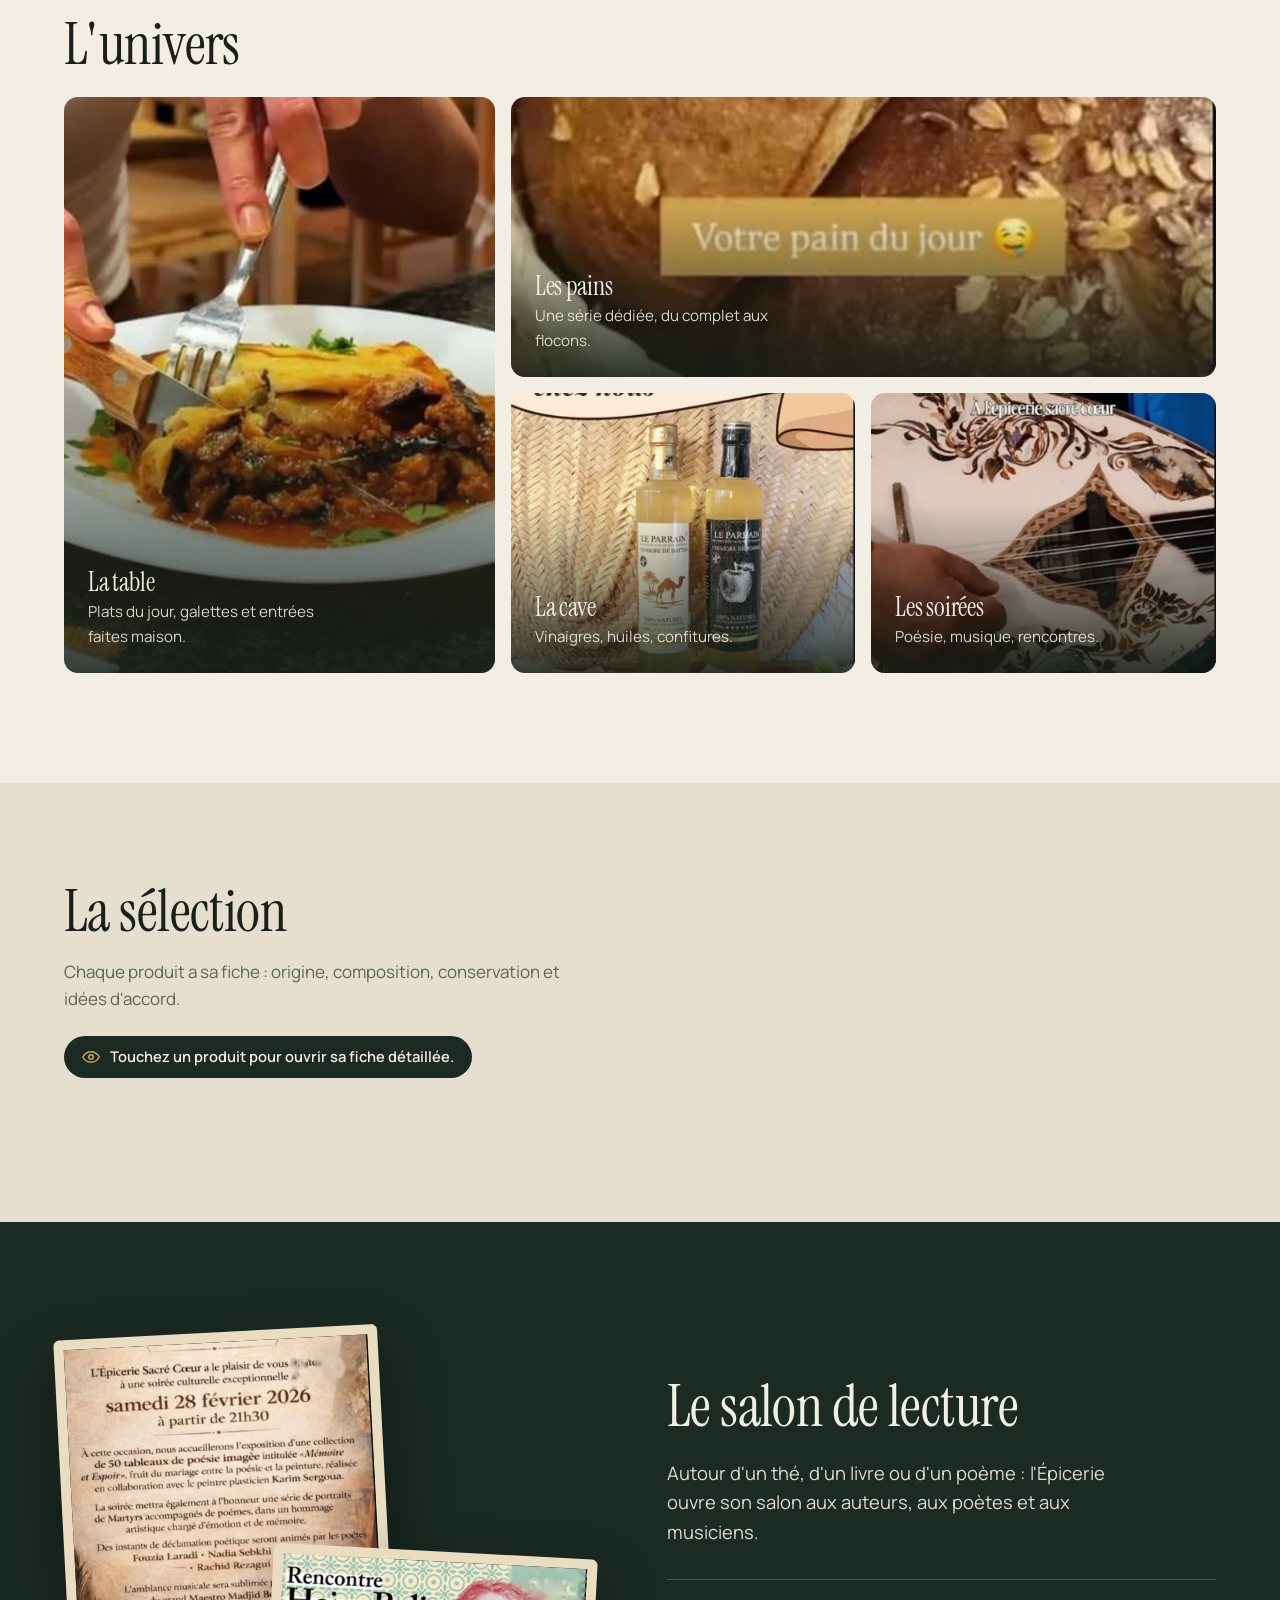
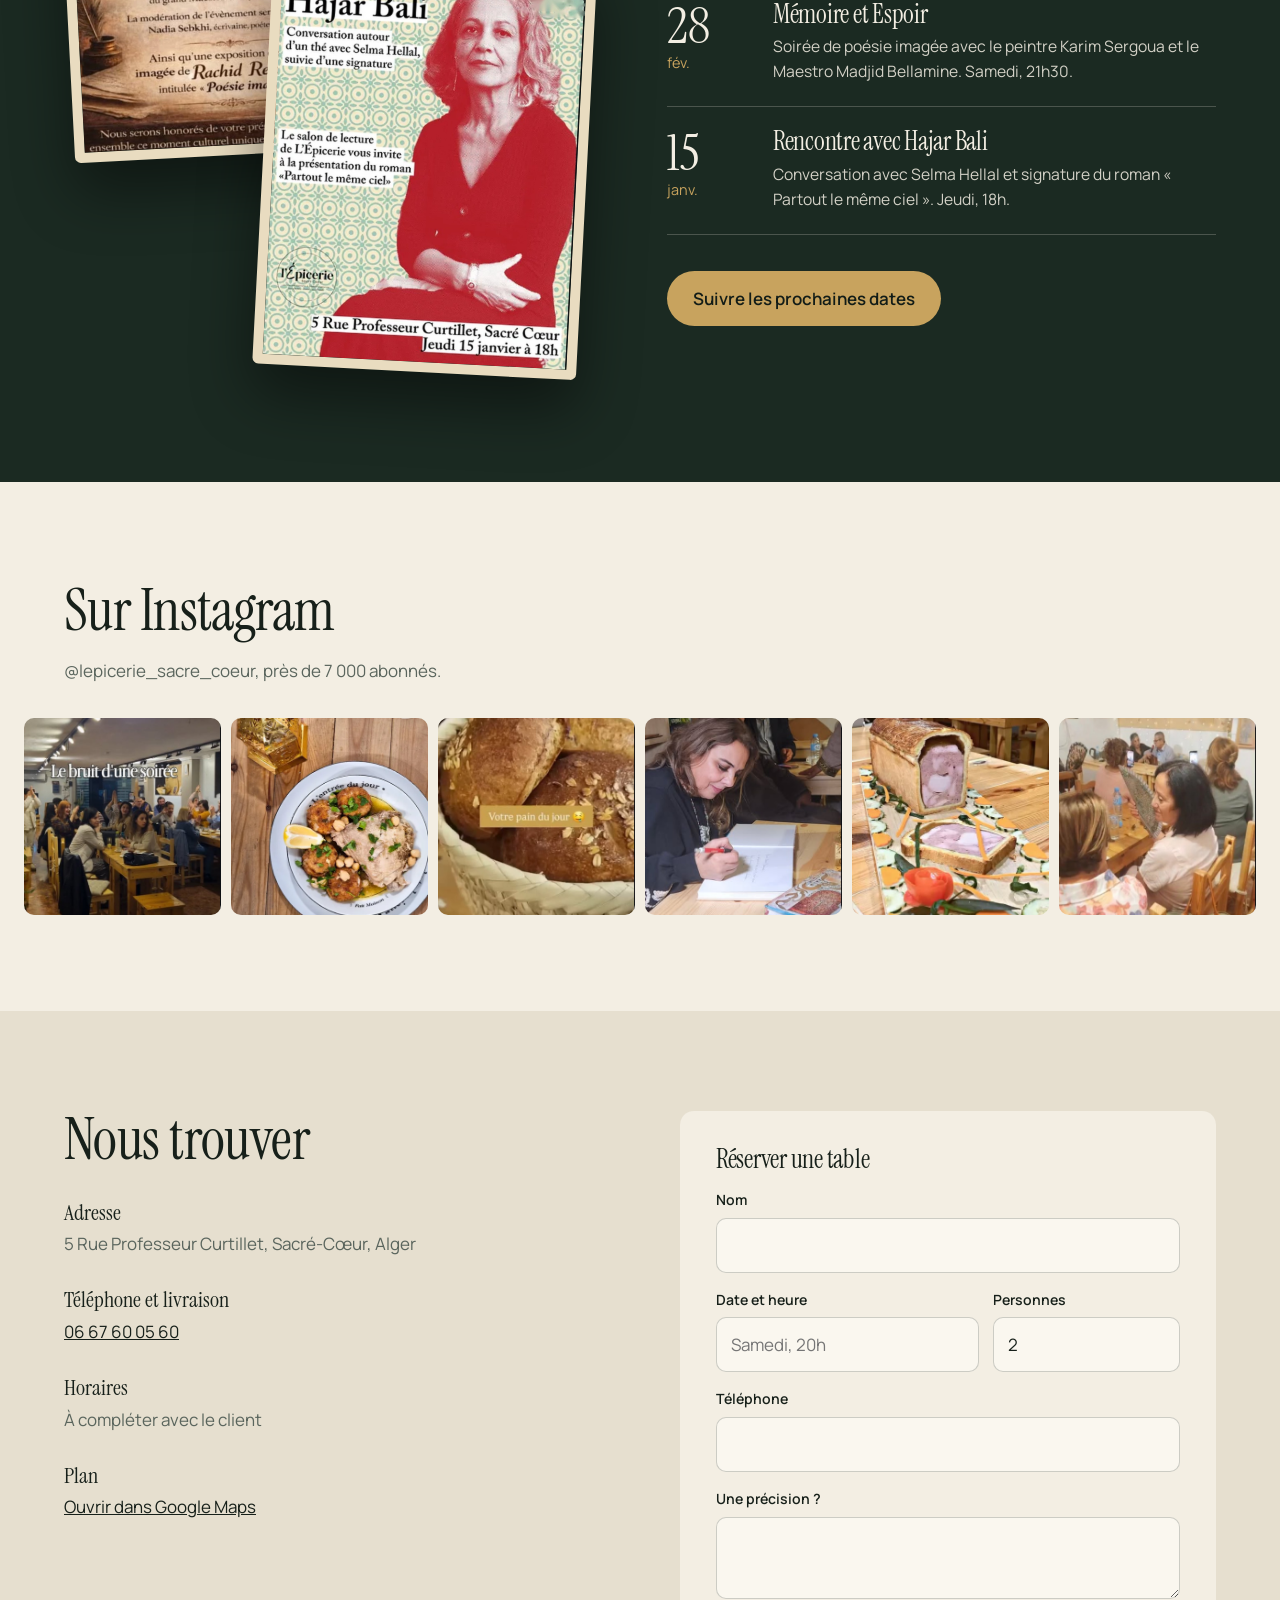
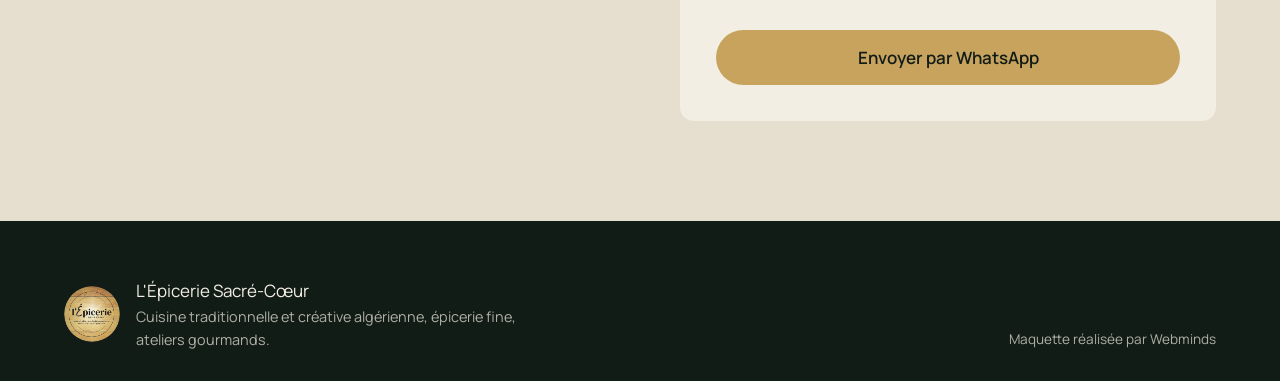
==== commit 9759312d: "Maj index.html" ====
--- a/index.html
+++ b/index.html
@@ -1,45 +1,75 @@
 <!doctype html>
 <html lang="fr"><head><meta charset="utf-8"><meta name="viewport" content="width=device-width,initial-scale=1">
-<title>Cuisine algérienne, épicerie fine et soirées — L'Épicerie Sacré-Cœur</title><meta name="description" content="Cuisine traditionnelle et créative algérienne, épicerie fine et ateliers gourmands au Sacré-Cœur, Alger.">
-<link rel="icon" href="assets/img/logo.png">
+<title>L'Épicerie Sacré-Cœur — Épicerie fine, cuisine algérienne, salon de lecture</title>
+<meta name="description" content="Épicerie fine, cuisine algérienne traditionnelle et créative, pains du jour et salon de lecture au Sacré-Cœur, Alger.">
+<link rel="icon" href="/assets/img/logo.png">
 <link rel="preconnect" href="https://fonts.googleapis.com"><link rel="preconnect" href="https://fonts.gstatic.com" crossorigin>
-<link href="https://fonts.googleapis.com/css2?family=Figtree:wght@400;500;600&family=Young+Serif&display=swap" rel="stylesheet">
+<link href="https://fonts.googleapis.com/css2?family=Instrument+Serif:ital@0;1&family=Manrope:wght@400;500;600;700&display=swap" rel="stylesheet">
 <link rel="stylesheet" href="css/style.css"></head><body>
-<a class="v2bar" href="/v2/"><svg width="18" height="18" viewBox="0 0 24 24" fill="currentColor" aria-hidden="true"><path d="M12 2l2.4 6.6L21 11l-6.6 2.4L12 20l-2.4-6.6L3 11l6.6-2.4z"/></svg><span>Nouveau : découvrez la V2 du site, <u>cliquer ici</u></span></a>
-<header class="top"><div class="wrap"><a class="brand" href="index.html"><img src="assets/img/logo.png" alt="Logo L'Épicerie Sacré-Cœur"><span>l'Épicerie<small>Sacré-Cœur, Alger</small></span></a>
-<nav><ul><li><a href="index.html" class=on>Accueil</a></li><li><a href="cuisine.html">Cuisine & pains</a></li><li><a href="epicerie.html">Épicerie fine</a></li><li><a href="evenements.html">Soirées & ateliers</a></li></ul></nav>
-<div class="acts"><a class="btn cta-top" href="contact.html">Commander / Réserver</a><button class="burger" aria-label="Menu"><i></i><i></i><i></i></button></div></div></header>
-<main>
-<section class="hero"><div class="wrap"><h1>Une table, une cave à produits, un salon où l'on se retrouve.</h1>
-<p class="lead">Cuisine algérienne traditionnelle et créative, épicerie fine, pains du jour et soirées littéraires, au cœur du Sacré-Cœur.</p>
-<div class="cta"><a class="btn" href="cuisine.html">Voir la cuisine</a><a class="btn alt" href="contact.html">Nous contacter</a></div></div>
-<div class="ribbon" aria-hidden="true"><div class="track"><figure class="rb r0"><img src="assets/img/entree.jpg" alt="" loading="eager"></figure><figure class="rb r1"><img src="assets/img/pain.jpg" alt="" loading="eager"></figure><figure class="rb r2"><img src="assets/img/confiture.jpg" alt="" loading="eager"></figure><figure class="rb r3"><img src="assets/img/terrine.jpg" alt="" loading="lazy"></figure><figure class="rb r0"><img src="assets/img/entree-assiette.jpg" alt="" loading="lazy"></figure><figure class="rb r1"><img src="assets/img/huile-terrine.jpg" alt="" loading="lazy"></figure><figure class="rb r2"><img src="assets/img/moussaka.jpg" alt="" loading="lazy"></figure><figure class="rb r3"><img src="assets/img/public.jpg" alt="" loading="lazy"></figure><figure class="rb r0"><img src="assets/img/entree.jpg" alt="" loading="eager"></figure><figure class="rb r1"><img src="assets/img/pain.jpg" alt="" loading="eager"></figure><figure class="rb r2"><img src="assets/img/confiture.jpg" alt="" loading="eager"></figure><figure class="rb r3"><img src="assets/img/terrine.jpg" alt="" loading="lazy"></figure><figure class="rb r0"><img src="assets/img/entree-assiette.jpg" alt="" loading="lazy"></figure><figure class="rb r1"><img src="assets/img/huile-terrine.jpg" alt="" loading="lazy"></figure><figure class="rb r2"><img src="assets/img/moussaka.jpg" alt="" loading="lazy"></figure><figure class="rb r3"><img src="assets/img/public.jpg" alt="" loading="lazy"></figure></div></div></section>
-<div class="planks"></div>
-<section class="s"><div class="wrap two"><div class="ardoise"><h3>L'ardoise</h3><p class="sub">Ce qui se retrouve chez nous, selon les jours</p><ul>
-<li><b>Les galettes</b><span class="d"></span><em>salées, faites minute</em></li>
-<li><b>Entrée du jour</b><span class="d"></span><em>fait maison</em></li>
-<li><b>Le pain du jour</b><span class="d"></span><em>panier tressé</em></li>
-<li><b>Terrine en croûte</b><span class="d"></span><em>charcuteries</em></li>
-<li><b>Confiture de fraises</b><span class="d"></span><em>en pot</em></li></ul></div>
-<div><h2>Cuisiner comme à la maison, avec un peu plus de fantaisie.</h2><p style="margin:20px 0 28px;color:#4a554c">L'Épicerie sert une cuisine algérienne faite maison, propose des produits fins choisis un à un et ouvre son salon de lecture aux poètes, aux musiciens et aux auteurs.</p><a class="btn alt" href="cuisine.html">Découvrir la carte</a></div></div></section>
-<section class="s" style="background:var(--paper2)"><div class="wrap"><div class="sec-head"><h2>Quatre façons de pousser la porte</h2></div>
-<div class="univers">
-<a href="cuisine.html"><div class="ph"><img src="assets/img/moussaka.jpg" alt="Plat de moussaka"></div><h3>La cuisine</h3><p>Plats du jour, galettes, entrées faites maison.</p></a>
-<a href="cuisine.html#pains"><div class="ph"><img src="assets/img/terrine.jpg" alt="Terrine en croûte"></div><h3>Pains & charcuteries</h3><p>Pain du jour, terrines, pâtés en croûte.</p></a>
-<a href="epicerie.html"><div class="ph"><img src="assets/img/vinaigres.jpg" alt="Vinaigres Le Parrain"></div><h3>L'épicerie fine</h3><p>Huiles, vinaigres, confitures, produits locaux.</p></a>
-<a href="evenements.html"><div class="ph"><img src="assets/img/luth.jpg" alt="Oud lors d'une soirée littéraire"></div><h3>Soirées & ateliers</h3><p>Poésie, musique, rencontres d'auteurs, yoga.</p></a></div></div></section>
-<section class="band"><div class="wrap"><div><h2>Une box iftar livrée chez vous.</h2><p>Pendant le Ramadan, la table de l'Épicerie voyage : appelez le 06 67 60 05 60 pour la livraison.</p></div><a class="btn" href="contact.html">Passer commande</a></div></section>
-<section class="s"><div class="wrap"><div class="sec-head"><h2>À table, comme à la maison</h2><p>Couscous, plats mijotés, salades de saison : la cuisine algérienne se partage.</p></div>
-<div class="gal"><img class="g1" src="https://images.unsplash.com/photo-1739217744880-472f59559cc5?auto=format&fit=crop&w=1000&q=70" alt="Couscous aux légumes" loading="lazy"><img class="g2" src="https://images.unsplash.com/photo-1778850790390-c1ba244fbc85?auto=format&fit=crop&w=1000&q=70" alt="Couscous au poulet rôti" loading="lazy"><img class="g3" src="https://images.unsplash.com/photo-1541518763669-27fef04b14ea?auto=format&fit=crop&w=1000&q=70" alt="Plat mijoté servi à l'assiette" loading="lazy"><img class="g4" src="https://images.unsplash.com/photo-1519996409144-56c88c9aa612?auto=format&fit=crop&w=1000&q=70" alt="Salade de céréales dans un bol en bois" loading="lazy"></div></div></section>
-<section class="s agenda-home"><div class="wrap"><div class="sec-head"><h2>Au salon de lecture</h2><p>Poésie, musique, rencontres d'auteurs : le salon de l'Épicerie ouvre ses soirées à tous.</p></div>
-<div class="feat"><figure class="poster"><img src="assets/img/invitation.jpg" alt="Invitation à la soirée culturelle du samedi 28 février 2026" loading="lazy"></figure>
-<div class="feat-t"><p class="when">Samedi 28 février 2026, 21h30</p><h3>Mémoire et Espoir, une soirée de poésie imagée</h3><p>Exposition de 50 tableaux de poésie imagée avec le peintre Karim Sergoua, portraits de martyrs accompagnés de poèmes, déclamations par quatre poètes et musique du Maestro Madjid Bellamine.</p><p class="who">Modération : Nadia Sebkhi</p><a class="btn alt" href="evenements.html">Toutes les soirées</a></div></div>
-<div class="feat rev"><figure class="poster"><img src="assets/img/affiche-rencontre.jpg" alt="Affiche de la rencontre avec Hajar Bali" loading="lazy"></figure>
-<div class="feat-t"><p class="when">Jeudi 15 janvier, 18h</p><h3>Rencontre avec Hajar Bali</h3><p>Conversation autour d'un thé avec Selma Hellal, suivie d'une signature du roman « Partout le même ciel ».</p><p class="who">5 Rue Professeur Curtillet, Sacré-Cœur</p></div></div></div>
-<div class="strip-head wrap"><h3>En images</h3></div>
-<div class="strip"><img src="assets/img/bruit-soiree.jpg" alt="Salle pleine pendant une soirée" loading="lazy"><img src="assets/img/luth.jpg" alt="Oud pendant la soirée littéraire" loading="lazy"><img src="assets/img/signature.jpg" alt="Séance de dédicace" loading="lazy"><img src="assets/img/lecture-public.jpg" alt="Lecture devant un public" loading="lazy"><img src="assets/img/rencontre-dame.jpg" alt="Une invitée prend la parole" loading="lazy"><img src="assets/img/yoga.jpg" alt="Séance de yoga au salon" loading="lazy"></div></section></main>
-<footer><div class="wrap"><div><h4>L'Épicerie Sacré-Cœur</h4><p>Cuisine traditionnelle et créative algérienne, épicerie fine, ateliers gourmands.</p><p style="margin-top:12px">5 Rue Professeur Curtillet, Sacré-Cœur, Alger<br>06 67 60 05 60</p></div>
-<div><h4>Le site</h4><a href="index.html">Accueil</a><a href="cuisine.html">Cuisine & pains</a><a href="epicerie.html">Épicerie fine</a><a href="evenements.html">Soirées & ateliers</a><a href="contact.html">Contact</a></div>
-<div><h4>Suivez-nous</h4><a href="https://www.instagram.com/lepicerie_sacre_coeur/">Instagram @lepicerie_sacre_coeur</a><a href="https://maps.app.goo.gl/Ro8bjXM9DVsrEW8Q7">Itinéraire Google Maps</a></div>
-<div class="copy">© 2026 L'Épicerie Sacré-Cœur — Maquette réalisée par Webminds — photos d'illustration : Unsplash</div></div></footer>
-<script src="js/main.js"></script></body></html>+<header class="nav" id="nav"><div class="w">
+<a class="logo" href="#top"><img src="/assets/img/logo.png" alt=""><span>L'Épicerie<small>Sacré-Cœur</small></span></a>
+<nav id="menu"><a href="#univers">L'univers</a><a href="#selection">La sélection</a><a href="#salon">Le salon</a><a href="#visite">Nous trouver</a><a class="btn sm" href="#visite">Réserver</a></nav>
+<button class="burger" id="burger" aria-label="Menu" aria-expanded="false"><i></i><i></i></button></div></header>
+
+<section class="hero" id="top">
+<img class="bg" src="/assets/img/entree-assiette.jpg" alt="">
+<div class="shade"></div>
+<div class="w hero-c">
+<p class="kick">Cuisine algérienne, épicerie fine, salon de lecture</p>
+<h1><span>Une épicerie fine</span> <span>où l'on s'attable.</span></h1>
+<p class="lead">Des produits choisis un à un, une cuisine faite maison chaque jour, et un salon où l'on vient lire, écouter et parler.</p>
+<div class="cta"><a class="btn" href="#visite">Réserver une table</a><a class="btn ghost" href="#selection">Découvrir la sélection</a></div>
+</div>
+<div class="w addr"><span>5 Rue Professeur Curtillet, Sacré-Cœur, Alger</span><a href="tel:0667600560">06 67 60 05 60</a></div>
+</section>
+
+<section class="mani"><div class="w">
+<p class="big">Le pain du matin, le plat mijoté du midi, l'huile qu'on rapporte à la maison, la poésie du samedi soir : tout tient sous le même toit.</p>
+<div class="pil"><div><h3>La cuisine</h3><p>Recettes traditionnelles et créatives, entrées faites maison, galettes minute.</p></div><div><h3>L'épicerie</h3><p>Huiles, vinaigres, confitures et produits locaux, sélectionnés auprès de petits producteurs.</p></div><div><h3>Le salon</h3><p>Rencontres d'auteurs, soirées de poésie, musique et ateliers gourmands.</p></div></div>
+</div></section>
+
+<section class="uni" id="univers"><div class="w">
+<h2>L'univers</h2>
+<div class="bento">
+<a class="t t1" href="#visite"><img src="/assets/img/moussaka.jpg" alt="Plat mijoté du jour" loading="lazy"><div><h3>La table</h3><p>Plats du jour, galettes et entrées faites maison.</p></div></a>
+<a class="t t2" href="#selection"><img src="/assets/img/pain.jpg" alt="Pain du jour" loading="lazy"><div><h3>Les pains</h3><p>Une série dédiée, du complet aux flocons.</p></div></a>
+<a class="t t3" href="#selection"><img src="/assets/img/vinaigres.jpg" alt="Vinaigres artisanaux" loading="lazy"><div><h3>La cave</h3><p>Vinaigres, huiles, confitures.</p></div></a>
+<a class="t t4" href="#salon"><img src="/assets/img/luth.jpg" alt="Oud pendant une soirée" loading="lazy"><div><h3>Les soirées</h3><p>Poésie, musique, rencontres.</p></div></a>
+</div></div></section>
+
+<section class="sel" id="selection"><div class="w head"><h2>La sélection</h2><p>Chaque produit a sa fiche : origine, composition, conservation et idées d'accord.</p><p class="hint"><svg width="18" height="18" viewBox="0 0 24 24" fill="none" stroke="currentColor" stroke-width="2" aria-hidden="true"><path d="M1 12s4-7 11-7 11 7 11 7-4 7-11 7S1 12 1 12z"/><circle cx="12" cy="12" r="3"/></svg>Touchez un produit pour ouvrir sa fiche détaillée.</p></div>
+<div class="rail" id="rail" aria-label="Sélection de produits"></div></section>
+
+<section class="salon" id="salon"><div class="w sal">
+<div class="posters"><img class="p1" src="/assets/img/invitation.jpg" alt="Invitation à la soirée culturelle du 28 février 2026" loading="lazy"><img class="p2" src="/assets/img/affiche-rencontre.jpg" alt="Affiche de la rencontre avec Hajar Bali" loading="lazy"></div>
+<div class="sal-t"><h2>Le salon de lecture</h2><p class="lede">Autour d'un thé, d'un livre ou d'un poème : l'Épicerie ouvre son salon aux auteurs, aux poètes et aux musiciens.</p>
+<ul class="dates">
+<li><time><b>28</b>fév.</time><div><h3>Mémoire et Espoir</h3><p>Soirée de poésie imagée avec le peintre Karim Sergoua et le Maestro Madjid Bellamine. Samedi, 21h30.</p></div></li>
+<li><time><b>15</b>janv.</time><div><h3>Rencontre avec Hajar Bali</h3><p>Conversation avec Selma Hellal et signature du roman « Partout le même ciel ». Jeudi, 18h.</p></div></li></ul>
+<a class="btn" href="https://www.instagram.com/lepicerie_sacre_coeur/">Suivre les prochaines dates</a></div></div></section>
+
+<section class="ig"><div class="w head"><h2>Sur Instagram</h2><p>@lepicerie_sacre_coeur, près de 7 000 abonnés.</p></div>
+<div class="grid"><a href="https://www.instagram.com/lepicerie_sacre_coeur/"><img src="/assets/img/bruit-soiree.jpg" alt="" loading="lazy"></a><a href="https://www.instagram.com/lepicerie_sacre_coeur/"><img src="/assets/img/entree-assiette.jpg" alt="" loading="lazy"></a><a href="https://www.instagram.com/lepicerie_sacre_coeur/"><img src="/assets/img/pain.jpg" alt="" loading="lazy"></a><a href="https://www.instagram.com/lepicerie_sacre_coeur/"><img src="/assets/img/signature.jpg" alt="" loading="lazy"></a><a href="https://www.instagram.com/lepicerie_sacre_coeur/"><img src="/assets/img/terrine.jpg" alt="" loading="lazy"></a><a href="https://www.instagram.com/lepicerie_sacre_coeur/"><img src="/assets/img/public.jpg" alt="" loading="lazy"></a></div></section>
+
+<section class="visit" id="visite"><div class="w vis">
+<div><h2>Nous trouver</h2>
+<dl><dt>Adresse</dt><dd>5 Rue Professeur Curtillet, Sacré-Cœur, Alger</dd><dt>Téléphone et livraison</dt><dd><a href="tel:0667600560">06 67 60 05 60</a></dd><dt>Horaires</dt><dd>À compléter avec le client</dd><dt>Plan</dt><dd><a href="https://maps.app.goo.gl/Ro8bjXM9DVsrEW8Q7">Ouvrir dans Google Maps</a></dd></dl></div>
+<form id="rf"><h3>Réserver une table</h3>
+<label for="n">Nom</label><input id="n" required autocomplete="name">
+<div class="two"><div><label for="d">Date et heure</label><input id="d" placeholder="Samedi, 20h" required></div><div><label for="p">Personnes</label><input id="p" type="number" min="1" value="2" required></div></div>
+<label for="t">Téléphone</label><input id="t" type="tel" required autocomplete="tel">
+<label for="m">Une précision ?</label><textarea id="m" rows="2"></textarea>
+<button class="btn" type="submit">Envoyer par WhatsApp</button></form>
+</div></section>
+
+<footer><div class="w"><div class="fl"><img src="/assets/img/logo.png" alt=""><p>L'Épicerie Sacré-Cœur<br><span>Cuisine traditionnelle et créative algérienne, épicerie fine, ateliers gourmands.</span></p></div>
+<p class="cp">Maquette réalisée par Webminds</p></div></footer>
+<dialog id="sheet" aria-labelledby="sh-t"><div class="sh"><button class="x" id="sh-x" aria-label="Fermer la fiche">×</button>
+<div class="sh-img"><img id="sh-i" src="" alt=""></div>
+<div class="sh-b"><p class="sh-cat" id="sh-c"></p><h3 id="sh-t"></h3><p class="sh-tag" id="sh-g"></p><p id="sh-d" class="sh-d"></p>
+<div class="sh-h"><h4>Points forts</h4><ul id="sh-p"></ul></div>
+<div class="sh-h"><h4>Fiche technique</h4><dl id="sh-s"></dl></div>
+<div class="sh-h"><h4>À table</h4><p id="sh-a"></p></div>
+<a class="btn" id="sh-w" href="#" target="_blank" rel="noopener">Demander ce produit</a>
+<p class="sh-n">Disponible en boutique au Sacré-Cœur. Livraison sur appel.</p></div></div></dialog>
+<script src="js/main.js"></script></body></html>
--- a/css/style.css
+++ b/css/style.css
@@ -1,221 +1,157 @@
-:root{--ink:#1f2620;--paper:#f4ecdc;--paper2:#ebe0ca;--wood:#c9964f;--wood-deep:#8a5a24;--leaf:#2c4636;--chalk:#ece6d6;--line:rgba(31,38,32,.16);--r:6px}
+:root{--forest:#1b2a22;--forest2:#243830;--deep:#121c17;--ivory:#f3eee3;--stone:#e6dfcf;--brass:#c8a35e;--ink:#17201a;--mut:#5a655d;--r:14px}
 *{box-sizing:border-box;margin:0;padding:0}
-html{scroll-behavior:smooth}
-body{font-family:'Figtree',system-ui,sans-serif;color:var(--ink);background:var(--paper);line-height:1.6;font-size:17px;-webkit-font-smoothing:antialiased}
-img{max-width:100%;display:block}
+html{scroll-behavior:smooth;scroll-padding-top:76px}
+body{font-family:'Manrope',system-ui,sans-serif;background:var(--ivory);color:var(--ink);line-height:1.6;font-size:17px;-webkit-font-smoothing:antialiased}
+img{display:block;max-width:100%}
 a{color:inherit}
-h1,h2,h3{font-family:'Young Serif',Georgia,serif;font-weight:400;line-height:1.08;letter-spacing:-.01em}
-h1{font-size:clamp(2.6rem,6.2vw,5rem)}
-h2{font-size:clamp(1.9rem,3.8vw,3rem)}
-h3{font-size:1.35rem}
-.wrap{max-width:1180px;margin:0 auto;padding:0 24px}
-/* header */
-header.top{position:sticky;top:0;z-index:20;background:rgba(244,236,220,.94);backdrop-filter:blur(8px);border-bottom:1px solid var(--line)}
-.top .wrap{display:flex;align-items:center;justify-content:space-between;height:74px}
-.brand{display:flex;align-items:center;gap:12px;text-decoration:none}
-.brand img{width:46px;height:46px;border-radius:50%}
-.brand span{font-family:'Young Serif',serif;font-size:1.15rem;line-height:1.05}
-.brand small{display:block;font-family:'Figtree',sans-serif;font-size:.72rem;color:var(--wood-deep);letter-spacing:.02em}
-nav ul{display:flex;gap:30px;list-style:none;align-items:center}
-nav a{text-decoration:none;font-weight:500;font-size:.98rem;padding:6px 0;border-bottom:2px solid transparent}
-nav a:hover,nav a.on{border-color:var(--wood)}
-.btn{display:inline-block;background:var(--ink);color:var(--paper);padding:13px 24px;border-radius:999px;text-decoration:none;font-weight:600;font-size:.98rem;border:0;cursor:pointer;transition:background .2s,transform .2s}
-.btn:hover{background:var(--leaf)}
-.btn:active{transform:scale(.97)}
-.btn.alt{background:transparent;color:var(--ink);border:1.5px solid var(--ink)}
-.btn.alt:hover{background:var(--ink);color:var(--paper)}
+h1,h2,h3{font-family:'Instrument Serif',Georgia,serif;font-weight:400;line-height:1.02;letter-spacing:-.01em}
+h2{font-size:clamp(2.2rem,5vw,3.6rem);margin-bottom:22px}
+h3{font-size:1.6rem}
+.w{max-width:1200px;margin:0 auto;padding:0 24px}
+.btn{display:inline-block;background:var(--brass);color:var(--deep);padding:14px 26px;border-radius:999px;font-weight:600;text-decoration:none;border:0;cursor:pointer;font:inherit;font-weight:600;transition:background .2s,transform .15s}
+.btn:hover{background:#d8b672}.btn:active{transform:scale(.97)}
+.btn.ghost{background:transparent;color:var(--ivory);border:1.5px solid rgba(243,238,227,.55)}
+.btn.ghost:hover{background:rgba(243,238,227,.14)}
+.btn.sm{padding:9px 18px;font-size:.92rem}
+a:focus-visible,button:focus-visible,input:focus-visible,textarea:focus-visible,.rail:focus-visible{outline:3px solid var(--brass);outline-offset:3px}
+/* nav */
+.nav{position:fixed;top:0;left:0;right:0;z-index:30;transition:background .3s,backdrop-filter .3s;color:var(--ivory)}
+.nav.on{background:rgba(27,42,34,.92);backdrop-filter:blur(10px)}
+.nav .w{display:flex;justify-content:space-between;align-items:center;height:72px}
+.logo{display:flex;gap:12px;align-items:center;text-decoration:none}
+.logo img{width:42px;height:42px;border-radius:50%}
+.logo span{font-family:'Instrument Serif',serif;font-size:1.45rem;line-height:1}
+.logo small{display:block;font-family:'Manrope',sans-serif;font-size:.7rem;opacity:.75;margin-top:3px}
+.nav nav{display:flex;gap:28px;align-items:center}
+.nav nav a:not(.btn){text-decoration:none;font-size:.95rem;font-weight:500;opacity:.9}
+.nav nav a:not(.btn):hover{opacity:1;text-decoration:underline;text-underline-offset:6px}
 .burger{display:none;background:none;border:0;width:44px;height:44px;cursor:pointer}
-.burger i{display:block;width:24px;height:2px;background:var(--ink);margin:6px auto}
+.burger i{display:block;width:24px;height:2px;background:var(--ivory);margin:7px auto;transition:transform .25s}
 /* hero */
-.hero{padding:64px 0 88px;overflow:hidden}
-.hero .wrap{display:grid;grid-template-columns:1.05fr .95fr;gap:56px;align-items:center}
-.hero p.lead{font-size:1.2rem;max-width:34ch;margin:26px 0 34px;color:#3b453d}
-.hero .cta{display:flex;gap:14px;flex-wrap:wrap}
-.hero .badge{margin-top:38px;display:flex;gap:26px;flex-wrap:wrap;font-size:.92rem;color:#4a554c}
-.hero .badge b{display:block;font-family:'Young Serif',serif;font-size:1.5rem;color:var(--ink);font-weight:400}
-.mosaic{position:relative;height:560px}
-.mosaic .a{position:absolute;right:0;top:0;width:66%;height:82%;border-radius:220px 220px var(--r) var(--r);object-fit:cover}
-.mosaic .b{position:absolute;left:0;bottom:0;width:46%;aspect-ratio:1;border-radius:50%;object-fit:cover;border:8px solid var(--paper)}
-.mosaic .c{position:absolute;right:6%;bottom:2%;width:34%;height:26%;object-fit:cover;border-radius:var(--r);border:6px solid var(--paper);transform:rotate(3deg)}
-/* planks divider */
-.planks{height:34px;background:repeating-linear-gradient(180deg,var(--wood) 0 10px,#b9853f 10px 11px);border-top:1px solid #a97733}
-/* sections */
-section.s{padding:92px 0}
-.sec-head{max-width:640px;margin-bottom:48px}
-.sec-head p{margin-top:16px;color:#4a554c}
-.two{display:grid;grid-template-columns:1fr 1fr;gap:64px;align-items:center}
-.two img{border-radius:var(--r);width:100%;height:100%;max-height:520px;object-fit:cover}
-/* ardoise */
-.ardoise{background:var(--leaf);color:var(--chalk);border:10px solid var(--wood-deep);border-radius:4px;padding:44px 44px 36px;box-shadow:inset 0 0 40px rgba(0,0,0,.35)}
-.ardoise h3{font-size:1.8rem;margin-bottom:6px}
-.ardoise .sub{opacity:.75;font-size:.95rem;margin-bottom:26px}
-.ardoise ul{list-style:none}
-.ardoise li{display:flex;gap:14px;align-items:baseline;padding:13px 0;border-bottom:1px dashed rgba(236,230,214,.35)}
-.ardoise li span.d{flex:1;border-bottom:0}
-.ardoise li em{font-style:normal;opacity:.7;font-size:.9rem}
-.ardoise li b{font-family:'Young Serif',serif;font-weight:400;font-size:1.15rem}
-/* univers grid */
-.univers{display:grid;grid-template-columns:repeat(4,1fr);gap:22px}
-.univers a{text-decoration:none;display:block}
-.univers .ph{aspect-ratio:3/4;overflow:hidden;border-radius:var(--r)}
-.univers img{width:100%;height:100%;object-fit:cover;transition:transform .6s}
-.univers a:hover img{transform:scale(1.05)}
-.univers h3{margin:16px 0 4px}
-.univers p{font-size:.95rem;color:#4a554c}
-/* bandeau */
-.band{background:var(--ink);color:var(--paper)}
-.band .wrap{display:grid;grid-template-columns:1fr auto;gap:40px;align-items:center;padding-top:64px;padding-bottom:64px}
-.band p{color:#d5cdb9;margin-top:12px;max-width:52ch}
-.band .btn{background:var(--wood);color:var(--ink)}
-.band .btn:hover{background:#dcae68}
-/* agenda */
-.agenda{border-top:1px solid var(--ink)}
-.ev{display:grid;grid-template-columns:130px 1fr 220px;gap:32px;padding:30px 0;border-bottom:1px solid var(--line);align-items:center}
-.ev .date{font-family:'Young Serif',serif;font-size:1.05rem;color:var(--wood-deep)}
-.ev .date b{display:block;font-size:2.6rem;color:var(--ink);font-weight:400;line-height:1}
-.ev h3{margin-bottom:6px}
-.ev p{color:#4a554c;font-size:.98rem}
-.ev img{height:130px;width:100%;object-fit:cover;border-radius:var(--r)}
-/* cartes produits */
-.grid3{display:grid;grid-template-columns:repeat(3,1fr);gap:30px}
-.plat img{aspect-ratio:4/5;width:100%;object-fit:cover;border-radius:var(--r);margin-bottom:16px}
-.plat p{color:#4a554c;font-size:.97rem;margin-top:6px}
-.tag{display:inline-block;font-size:.8rem;font-weight:600;color:var(--wood-deep);margin-bottom:8px}
-/* page head */
-.phead{padding:72px 0 56px;border-bottom:1px solid var(--line)}
-.phead p{max-width:52ch;margin-top:20px;font-size:1.15rem;color:#3b453d}
-/* contact */
-.contact{display:grid;grid-template-columns:1fr 1fr;gap:64px}
-.info dt{font-family:'Young Serif',serif;font-size:1.1rem;margin-top:26px;color:var(--wood-deep)}
-.info dd{margin-top:4px}
-form label{display:block;font-weight:600;font-size:.92rem;margin:18px 0 6px}
-form input,form select,form textarea{width:100%;padding:13px 14px;border:1.5px solid var(--line);border-radius:var(--r);background:#fbf7ee;font:inherit;color:inherit}
-form input:focus,form select:focus,form textarea:focus,.btn:focus-visible,a:focus-visible{outline:3px solid var(--wood);outline-offset:2px}
-form textarea{min-height:120px;resize:vertical}
-form .btn{margin-top:24px}
-.ok{display:none;margin-top:18px;padding:14px;background:var(--leaf);color:var(--chalk);border-radius:var(--r)}
+.hero{position:relative;min-height:100svh;display:flex;flex-direction:column;justify-content:flex-end;color:var(--ivory);overflow:hidden;background:var(--forest)}
+.hero .bg{position:absolute;inset:0;width:100%;height:100%;object-fit:cover}
+.shade{position:absolute;inset:0;background:linear-gradient(180deg,rgba(18,28,23,.55) 0%,rgba(18,28,23,.35) 35%,rgba(18,28,23,.88) 100%)}
+.hero-c{position:relative;padding-top:140px;padding-bottom:36px}
+.kick{font-size:.95rem;opacity:.85;margin-bottom:18px}
+.hero h1{font-size:clamp(3.2rem,9.5vw,7.6rem);max-width:12ch;line-height:.95}
+.hero h1 span{display:block;overflow:hidden}
+.hero h1 span{animation:up 1s cubic-bezier(.2,.7,.2,1) both}
+.hero h1 span:nth-child(2){animation-delay:.15s;font-style:italic}
+@keyframes up{from{opacity:0;transform:translateY(40px)}to{opacity:1;transform:none}}
+.lead{max-width:46ch;margin:26px 0 30px;font-size:1.15rem;opacity:.92}
+.cta{display:flex;gap:14px;flex-wrap:wrap}
+.addr{position:relative;display:flex;justify-content:space-between;gap:16px;flex-wrap:wrap;padding-top:22px;padding-bottom:26px;margin-top:40px;border-top:1px solid rgba(243,238,227,.25);font-size:.95rem;width:100%}
+.addr a{text-decoration:none;font-weight:600}
+/* manifesto */
+.mani{padding:120px 0 96px}
+.big{font-family:'Instrument Serif',serif;font-size:clamp(1.9rem,4.6vw,3.6rem);line-height:1.12;max-width:26ch;letter-spacing:-.01em}
+.pil{display:grid;grid-template-columns:repeat(3,1fr);gap:40px;margin-top:72px;border-top:1px solid rgba(23,32,26,.25);padding-top:36px}
+.pil h3{margin-bottom:8px}.pil p{color:var(--mut);font-size:.98rem;max-width:32ch}
+/* bento */
+.uni{padding:24px 0 110px}
+.bento{display:grid;grid-template-columns:1.25fr 1fr 1fr;grid-template-rows:280px 280px;gap:16px}
+.t{position:relative;border-radius:var(--r);overflow:hidden;color:var(--ivory);text-decoration:none;display:flex;align-items:flex-end}
+.t img{position:absolute;inset:0;width:100%;height:100%;object-fit:cover;transition:transform .7s}
+.t:hover img{transform:scale(1.06)}
+.t:after{content:"";position:absolute;inset:0;background:linear-gradient(180deg,transparent 40%,rgba(18,28,23,.85))}
+.t div{position:relative;z-index:1;padding:24px}
+.t p{font-size:.95rem;opacity:.88;margin-top:4px;max-width:28ch}
+.t1{grid-row:1/3}.t2{grid-column:2/4}
+/* rail */
+.sel{background:var(--stone);padding:100px 0 90px}
+.head p{color:var(--mut);max-width:52ch;margin-top:-6px;margin-bottom:34px}
+.rail{display:flex;gap:20px;overflow-x:auto;scroll-snap-type:x mandatory;padding:0 max(24px,calc((100vw - 1200px)/2)) 20px;scrollbar-width:none}
+.rail::-webkit-scrollbar{display:none}
+.rail article{flex:none;width:270px;scroll-snap-align:start}
+.rail img{width:100%;aspect-ratio:4/5;object-fit:cover;border-radius:var(--r);margin-bottom:16px}
+.rail h3{font-size:1.5rem}.rail p{color:var(--mut);font-size:.95rem;margin-top:4px}
+/* salon */
+.salon{background:var(--forest);color:var(--ivory);padding:110px 0}
+.sal{display:grid;grid-template-columns:1fr 1.05fr;gap:80px;align-items:center}
+.posters{position:relative;height:640px}
+.posters img{position:absolute;width:62%;border-radius:6px;box-shadow:0 30px 60px rgba(0,0,0,.45);border:10px solid #e9dcc0}
+.p1{left:0;top:0;transform:rotate(-3deg)}
+.p2{right:0;bottom:0;transform:rotate(3deg)}
+.lede{font-size:1.15rem;opacity:.9;max-width:44ch;margin-bottom:32px}
+.dates{list-style:none;margin-bottom:36px}
+.dates li{display:grid;grid-template-columns:84px 1fr;gap:22px;padding:22px 0;border-top:1px solid rgba(243,238,227,.22)}
+.dates li:last-child{border-bottom:1px solid rgba(243,238,227,.22)}
+.dates time{font-size:.9rem;color:var(--brass)}
+.dates time b{display:block;font-family:'Instrument Serif',serif;font-size:3.2rem;font-weight:400;color:var(--ivory);line-height:.95}
+.dates p{opacity:.85;font-size:.98rem;margin-top:6px}
+/* ig */
+.ig{padding:100px 0 96px}
+.grid{display:grid;grid-template-columns:repeat(6,1fr);gap:10px;padding:0 24px;max-width:1400px;margin:0 auto}
+.grid a{overflow:hidden;border-radius:10px;aspect-ratio:1}
+.grid img{width:100%;height:100%;object-fit:cover;transition:transform .6s}
+.grid a:hover img{transform:scale(1.08)}
+/* visite */
+.visit{background:var(--stone);padding:100px 0}
+.vis{display:grid;grid-template-columns:1fr 1fr;gap:80px}
+dt{font-family:'Instrument Serif',serif;font-size:1.35rem;margin-top:26px}
+dd{color:var(--mut)}dd a{color:var(--ink)}
+form{background:var(--ivory);padding:36px;border-radius:var(--r)}
+form h3{margin-bottom:8px}
+label{display:block;font-weight:600;font-size:.88rem;margin:16px 0 6px}
+input,textarea{width:100%;padding:13px 14px;border:1.5px solid rgba(23,32,26,.2);border-radius:10px;background:#faf7ef;font:inherit;color:inherit}
+.two{display:grid;grid-template-columns:1.4fr 1fr;gap:14px}
+form .btn{margin-top:24px;width:100%}
 /* footer */
-footer{background:var(--leaf);color:var(--chalk);padding:64px 0 28px}
-footer .wrap{display:grid;grid-template-columns:1.3fr 1fr 1fr;gap:48px}
-footer h4{font-family:'Young Serif',serif;font-weight:400;font-size:1.1rem;margin-bottom:12px;color:var(--wood)}
-footer a{display:block;text-decoration:none;opacity:.85;margin:5px 0}
-footer a:hover{opacity:1;text-decoration:underline}
-footer .copy{grid-column:1/-1;border-top:1px solid rgba(236,230,214,.25);padding-top:20px;font-size:.85rem;opacity:.7;margin-top:12px}
+footer{background:var(--deep);color:var(--ivory);padding:56px 0 30px}
+footer .w{display:flex;justify-content:space-between;gap:30px;flex-wrap:wrap;align-items:flex-end}
+.fl{display:flex;gap:16px;align-items:center}.fl img{width:56px;height:56px;border-radius:50%}
+.fl span{font-size:.9rem;opacity:.7;display:block;max-width:44ch}
+.cp{font-size:.85rem;opacity:.7}
 @media(max-width:900px){
+.nav nav{position:fixed;top:72px;left:0;right:0;background:var(--forest);flex-direction:column;align-items:flex-start;padding:22px 24px 30px;gap:18px;transform:translateY(-130%);transition:transform .3s;visibility:hidden}
+.nav nav.open{transform:none;visibility:visible}
+.nav.menu-open{background:var(--forest)}
 .burger{display:block}
-nav{position:absolute;left:0;right:0;top:74px;background:var(--paper);border-bottom:1px solid var(--line);display:none}
-nav.open{display:block}
-nav ul{flex-direction:column;align-items:flex-start;padding:16px 24px 24px;gap:14px}
-.hero .wrap,.two,.contact,footer .wrap,.band .wrap{grid-template-columns:1fr}
-.mosaic{height:440px}
-.univers{grid-template-columns:1fr 1fr}
-.grid3{grid-template-columns:1fr 1fr}
-.ev{grid-template-columns:90px 1fr;}
-.ev img{display:none}
-.ardoise{padding:28px 22px}
-section.s{padding:64px 0}
+.mani{padding:88px 0 64px}
+.pil{grid-template-columns:1fr;gap:28px;margin-top:48px}
+.bento{grid-template-columns:1fr 1fr;grid-template-rows:300px 200px 200px}
+.t1{grid-row:auto;grid-column:1/3}.t2{grid-column:1/3}
+.sal{grid-template-columns:1fr;gap:56px}
+.posters{height:auto;display:flex;gap:14px;justify-content:center}
+.posters img{position:static;width:47%;border-width:6px}
+.p1,.p2{transform:none}.p2{margin-top:36px}
+.grid{grid-template-columns:repeat(3,1fr)}
+.vis{grid-template-columns:1fr;gap:48px}
+.sel,.salon,.visit,.ig{padding:72px 0}
+form{padding:26px}
 }
-@media(max-width:560px){.grid3,.univers{grid-template-columns:1fr}.hero{padding-top:36px}}
-@media(prefers-reduced-motion:reduce){*{transition:none!important;scroll-behavior:auto!important}}
-/* boutique & panier */
-.cartbtn{display:inline-flex;gap:8px;align-items:center;padding:10px 20px}
-.cartbtn .cnt{background:var(--wood);color:var(--ink);border-radius:999px;min-width:24px;height:24px;display:inline-grid;place-items:center;font-size:.82rem;padding:0 6px}
-.cartbtn.bump{animation:bump .35s}
-@keyframes bump{50%{transform:scale(1.12)}}
-.demo{font-size:.9rem!important;color:var(--wood-deep)!important;margin-top:10px!important}
-.filters{display:flex;gap:10px;flex-wrap:wrap;margin-bottom:36px}
-.chip{background:transparent;border:1.5px solid var(--ink);border-radius:999px;padding:9px 18px;font:inherit;font-weight:500;cursor:pointer;color:var(--ink)}
-.chip.on,.chip:hover{background:var(--ink);color:var(--paper)}
-.shop{display:grid;grid-template-columns:repeat(4,1fr);gap:28px}
-.prod{display:flex;flex-direction:column}
-.prod .ph{aspect-ratio:1;border-radius:var(--r);overflow:hidden;margin-bottom:14px}
-.prod img{width:100%;height:100%;object-fit:cover}
-.prod h3{font-size:1.15rem}
-.prod .d{font-size:.9rem;color:#4a554c;margin:4px 0 12px;flex:1}
-.prod .row{display:flex;align-items:center;justify-content:space-between;gap:10px}
-.prod .pr{font-family:'Young Serif',serif;font-size:1.1rem}
-.add{background:var(--ink);color:var(--paper);border:0;border-radius:999px;padding:9px 16px;font:inherit;font-weight:600;font-size:.9rem;cursor:pointer}
-.add:hover{background:var(--leaf)}
-.add:active{transform:scale(.95)}
-.veil{position:fixed;inset:0;background:rgba(31,38,32,.5);opacity:0;pointer-events:none;transition:opacity .25s;z-index:40}
-.veil.on{opacity:1;pointer-events:auto}
-.drawer{position:fixed;top:0;right:0;height:100%;width:min(440px,100%);background:var(--paper);z-index:41;transform:translateX(100%);transition:transform .3s;display:flex;flex-direction:column;box-shadow:-10px 0 40px rgba(0,0,0,.2)}
-.drawer.on{transform:none}
-.dh{display:flex;justify-content:space-between;align-items:center;padding:20px 24px;border-bottom:1px solid var(--line)}
-.dh h3{font-size:1.5rem}
-.dh button{background:none;border:0;font-size:1.8rem;cursor:pointer;width:44px;height:44px;color:var(--ink)}
-.db{flex:1;overflow:auto;padding:8px 24px 24px}
-.line{display:grid;grid-template-columns:56px 1fr auto;gap:12px;align-items:center;padding:14px 0;border-bottom:1px solid var(--line)}
-.line img{width:56px;height:56px;object-fit:cover;border-radius:var(--r)}
-.line b{display:block;font-size:.95rem;line-height:1.25}
-.line small{color:#4a554c}
-.qty{display:inline-flex;align-items:center;border:1.5px solid var(--line);border-radius:999px;margin-top:6px}
-.qty button{width:30px;height:30px;border:0;background:none;cursor:pointer;font-size:1.05rem;color:var(--ink)}
-.qty span{min-width:22px;text-align:center;font-size:.92rem}
-.empty{padding:40px 0;text-align:center;color:#4a554c}
-.mode{display:grid;grid-template-columns:1fr 1fr;gap:10px;margin:18px 0 4px}
-.mode label{margin:0!important;border:1.5px solid var(--line);border-radius:var(--r);padding:10px;text-align:center;cursor:pointer;font-weight:600}
-.mode input{position:absolute;opacity:0;width:0}
-.mode input:checked+span{color:var(--leaf)}
-.mode label:has(input:checked){border-color:var(--ink);background:var(--paper2)}
-.df{border-top:1px solid var(--line);padding:18px 24px 24px;background:var(--paper2)}
-.tot{display:flex;justify-content:space-between;font-family:'Young Serif',serif;font-size:1.3rem;margin-bottom:12px}
-.df .btn{width:100%;text-align:center}
-.df small{display:block;margin-top:10px;color:#4a554c;font-size:.82rem}
-.co input,.co textarea{width:100%;padding:11px 12px;border:1.5px solid var(--line);border-radius:var(--r);background:#fbf7ee;font:inherit;margin-top:8px;color:inherit}
-@media(max-width:900px){.shop{grid-template-columns:1fr 1fr}}
-@media(max-width:480px){.shop{gap:16px}.prod .row{flex-direction:column;align-items:flex-start}}
-.acts{display:flex;align-items:center;gap:6px}
-@media(max-width:900px){.top .wrap{gap:8px}.brand span{font-size:1rem}}
-.drawer{overflow-y:auto}
-.db{flex:none;overflow:visible}
-.gal{display:grid;grid-template-columns:1.3fr 1fr 1fr;grid-template-rows:260px 260px;gap:16px}
-.gal img{width:100%;height:100%;object-fit:cover;border-radius:var(--r)}
-.gal .g1{grid-row:1/3}
-.gal .g4{grid-column:2/4}
-.cta-top{padding:11px 20px}
-@media(max-width:900px){.gal{grid-template-columns:1fr 1fr;grid-template-rows:200px 200px 200px}.gal .g1{grid-row:auto;grid-column:1/3}.gal .g4{grid-column:auto}.cta-top{display:none}}
-/* hero ribbon */
-.hero{padding:64px 0 0}
-.hero .wrap{display:block;max-width:900px;margin-left:max(24px,calc((100vw - 1180px)/2))}
-.hero p.lead{max-width:44ch}
-.ribbon{margin-top:56px;overflow:hidden;padding-bottom:64px}
-.track{display:flex;gap:18px;width:max-content;animation:drift 70s linear infinite;align-items:flex-start;padding-left:18px}
-.rb{width:230px;flex:none;border-radius:var(--r);overflow:hidden}
-.rb img{width:100%;height:100%;object-fit:cover}
-.r0{height:320px;border-radius:115px 115px var(--r) var(--r)}
-.r1{height:260px;margin-top:60px}
-.r2{height:340px}
-.r3{height:280px;margin-top:40px;border-radius:var(--r) var(--r) 115px 115px}
-@keyframes drift{to{transform:translateX(-50%)}}
-/* agenda accueil */
-.feat{display:grid;grid-template-columns:.75fr 1.25fr;gap:56px;align-items:center;margin-bottom:64px}
-.feat.rev{grid-template-columns:1.25fr .75fr}.feat.rev .poster{order:2}
-.poster{background:#e9dcc0;padding:14px;border-radius:4px;box-shadow:0 18px 40px rgba(60,40,10,.18);transform:rotate(-1.4deg)}
-.feat.rev .poster,.evt:nth-child(even) .poster{transform:rotate(1.2deg)}
-.poster img{width:100%;height:auto;max-height:640px;object-fit:cover;border-radius:2px}
-.when{font-family:'Young Serif',serif;color:var(--wood-deep);font-size:1.1rem;margin-bottom:10px}
-.feat-t h3{font-size:clamp(1.6rem,3vw,2.3rem);margin-bottom:14px}
-.feat-t p{color:#3b453d}.who{margin:14px 0 24px;font-size:.95rem;color:#4a554c!important}
-.strip-head h3,.strip-head h2{margin-bottom:18px}
-.strip{display:flex;gap:16px;overflow-x:auto;padding:4px 24px 20px;scroll-snap-type:x mandatory;scrollbar-width:thin}
-.strip img{height:340px;width:auto;flex:none;border-radius:var(--r);scroll-snap-align:start}
-/* page evenements */
-.evt{display:grid;grid-template-columns:120px 300px 1fr;gap:40px;align-items:center;padding:44px 0;border-bottom:1px solid var(--line)}
-.evt .d{font-family:'Young Serif',serif;color:var(--wood-deep);font-size:1.05rem;line-height:1.3}
-.evt .d b{display:block;font-size:3.4rem;color:var(--ink);font-weight:400;line-height:1}
-.evt .poster img{aspect-ratio:3/4}
-.evt .t h2{font-size:clamp(1.6rem,3vw,2.3rem);margin-bottom:8px}
-@media(max-width:900px){
-.hero{padding-top:36px}.hero .wrap{margin-left:0}
-.rb{width:170px}.r0{height:240px;border-radius:85px 85px var(--r) var(--r)}.r1{height:190px;margin-top:44px}.r2{height:250px}.r3{height:210px;margin-top:30px;border-radius:var(--r) var(--r) 85px 85px}
-.ribbon{margin-top:36px;padding-bottom:44px}
-.feat,.feat.rev{grid-template-columns:1fr;gap:28px;margin-bottom:56px}.feat.rev .poster{order:0}
-.poster{max-width:320px;margin:0 auto}
-.strip img{height:260px}
-.evt{grid-template-columns:1fr;gap:20px;padding:36px 0}
-.evt .d{display:flex;align-items:baseline;gap:10px}.evt .d b{font-size:2.6rem}
-.evt .poster{max-width:280px}
-}
-@media(prefers-reduced-motion:reduce){.track{animation:none}.ribbon{overflow-x:auto}}
-figure{margin:0}
+@media(prefers-reduced-motion:reduce){*{animation:none!important;transition:none!important;scroll-behavior:auto!important}}
+/* fiches produit */
+.hint{display:inline-flex;gap:10px;align-items:center;background:var(--forest);color:var(--ivory)!important;padding:9px 18px;border-radius:999px;font-size:.92rem;font-weight:600;margin:-10px 0 34px!important}
+.hint svg{color:var(--brass);flex:none}
+.rail .card{flex:none;width:270px;scroll-snap-align:start;background:none;border:0;text-align:left;font:inherit;color:inherit;cursor:pointer;padding:0}
+.rail .card .ph{position:relative;margin-bottom:16px}
+.rail .card img{width:100%;aspect-ratio:4/5;object-fit:cover;border-radius:var(--r);transition:transform .5s;margin:0}
+.rail .card .ph{overflow:hidden;border-radius:var(--r)}
+.rail .card:hover img{transform:scale(1.05)}
+.pill{position:absolute;left:12px;bottom:12px;background:var(--ivory);color:var(--ink);padding:8px 14px;border-radius:999px;font-size:.85rem;font-weight:700;display:inline-flex;gap:8px;align-items:center;box-shadow:0 6px 18px rgba(0,0,0,.25)}
+.pill svg{color:var(--forest)}
+.rail .card h3{font-size:1.5rem}.rail .card p{color:var(--mut);font-size:.95rem;margin-top:4px}
+dialog{border:0;padding:0;background:transparent;max-width:none;max-height:none;width:100%;height:100%;color:var(--ink)}
+dialog::backdrop{background:rgba(18,28,23,.62);backdrop-filter:blur(3px)}
+.sh{position:absolute;right:0;top:0;bottom:0;width:min(560px,100%);background:var(--ivory);overflow-y:auto;animation:slide .35s cubic-bezier(.2,.7,.2,1)}
+@keyframes slide{from{transform:translateX(40px);opacity:0}to{transform:none;opacity:1}}
+.sh .x{position:absolute;right:14px;top:14px;z-index:2;width:44px;height:44px;border-radius:50%;border:0;background:rgba(243,238,227,.94);font-size:1.6rem;cursor:pointer;color:var(--ink)}
+.sh-img img{width:100%;height:340px;object-fit:cover}
+.sh-b{padding:30px 30px 40px}
+.sh-cat{font-size:.9rem;color:var(--brass);font-weight:700;margin-bottom:6px}
+.sh-b h3{font-size:2.6rem;margin-bottom:8px}
+.sh-tag{font-family:'Instrument Serif',serif;font-style:italic;font-size:1.3rem;color:var(--mut);margin-bottom:18px}
+.sh-d{margin-bottom:8px}
+.sh-h{margin-top:26px;border-top:1px solid rgba(23,32,26,.18);padding-top:18px}
+.sh-h h4{font-family:'Instrument Serif',serif;font-weight:400;font-size:1.5rem;margin-bottom:10px}
+.sh-h ul{list-style:none}.sh-h li{padding:6px 0 6px 22px;position:relative}
+.sh-h li:before{content:"";position:absolute;left:0;top:15px;width:10px;height:2px;background:var(--brass)}
+.sh-h dl{display:grid;grid-template-columns:130px 1fr;gap:8px 16px;font-size:.96rem}
+.sh-h dt{font-family:'Manrope',sans-serif;font-size:.88rem;font-weight:700;margin:0;color:var(--ink)}
+.sh-h dd{color:var(--mut)}
+#sh-w{margin-top:28px;width:100%;text-align:center}
+.sh-n{font-size:.85rem;color:var(--mut);margin-top:12px;text-align:center}
+@media(max-width:900px){.sh{width:100%;top:6%;border-radius:20px 20px 0 0;animation:up2 .35s cubic-bezier(.2,.7,.2,1)}
+@keyframes up2{from{transform:translateY(40px);opacity:0}to{transform:none;opacity:1}}
+.sh-img img{height:280px}.sh-b{padding:24px 22px 36px}.sh-b h3{font-size:2.2rem}.sh-h dl{grid-template-columns:110px 1fr}}
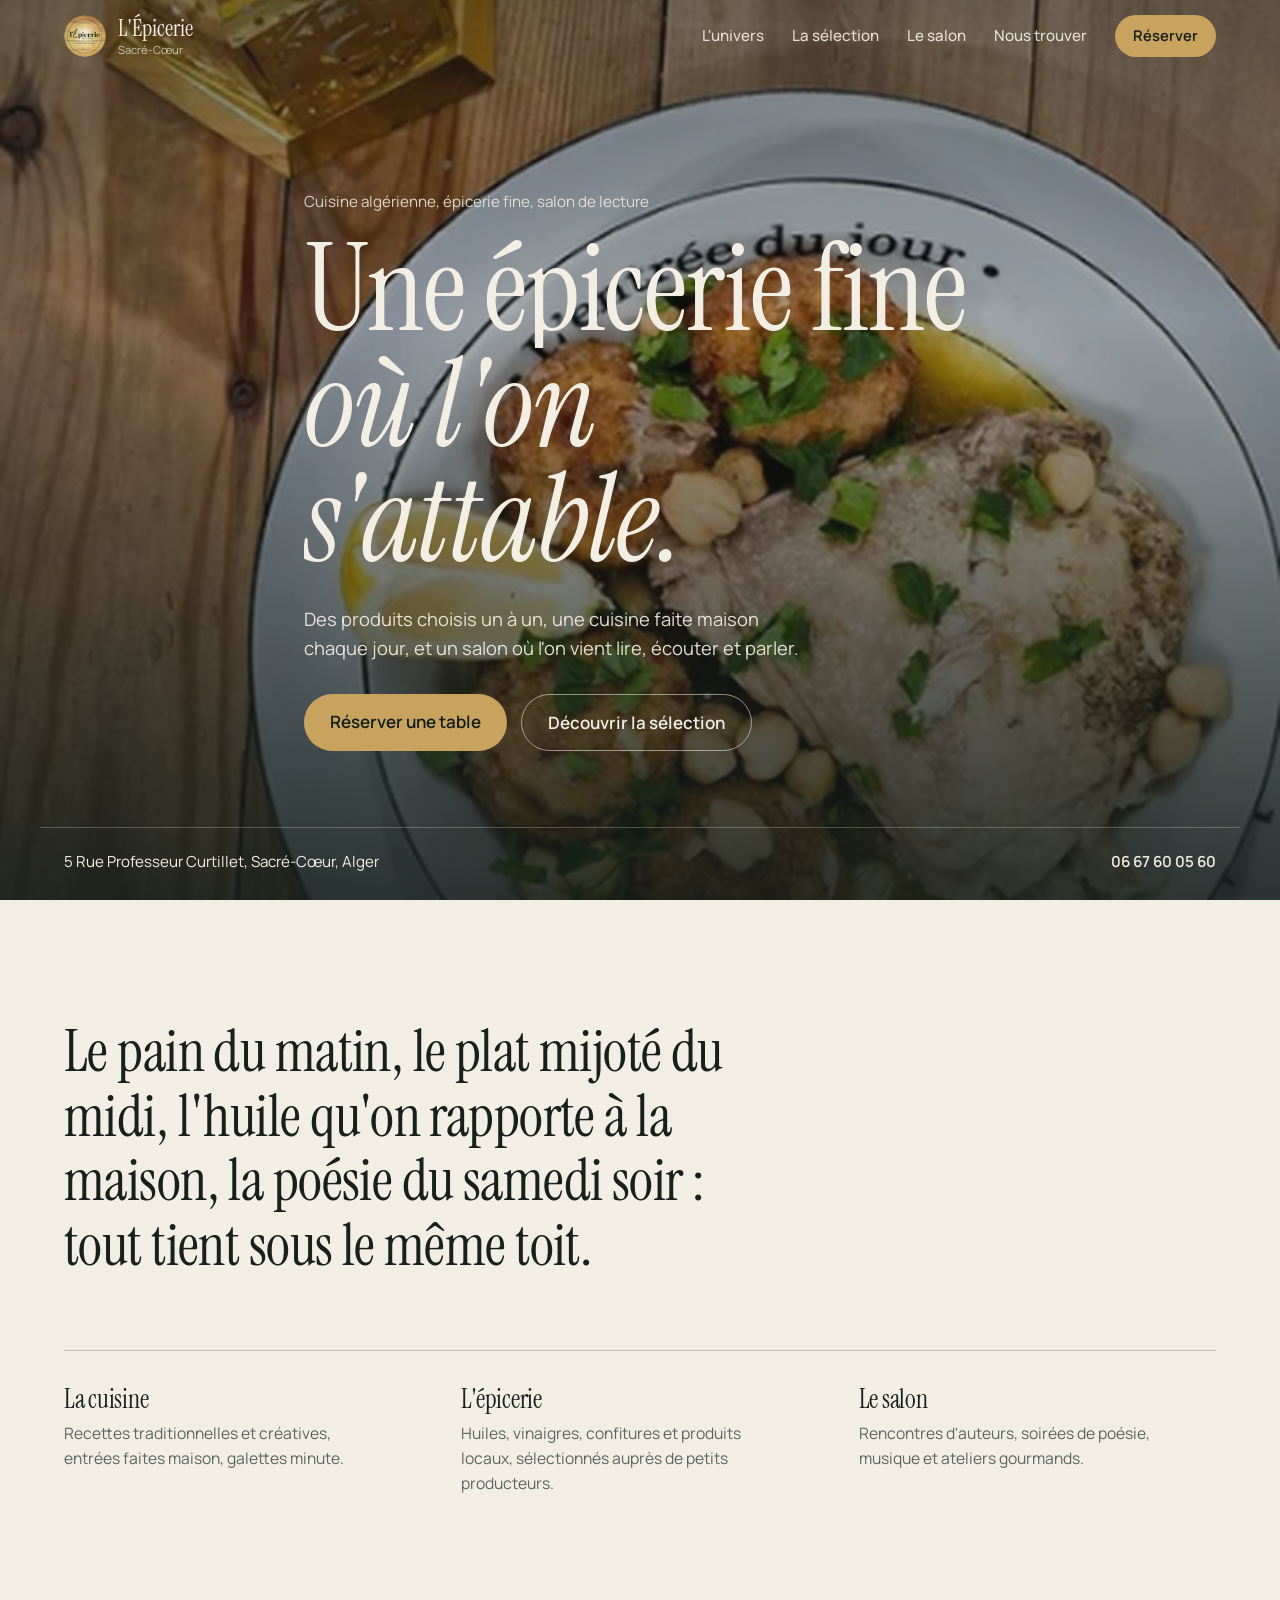
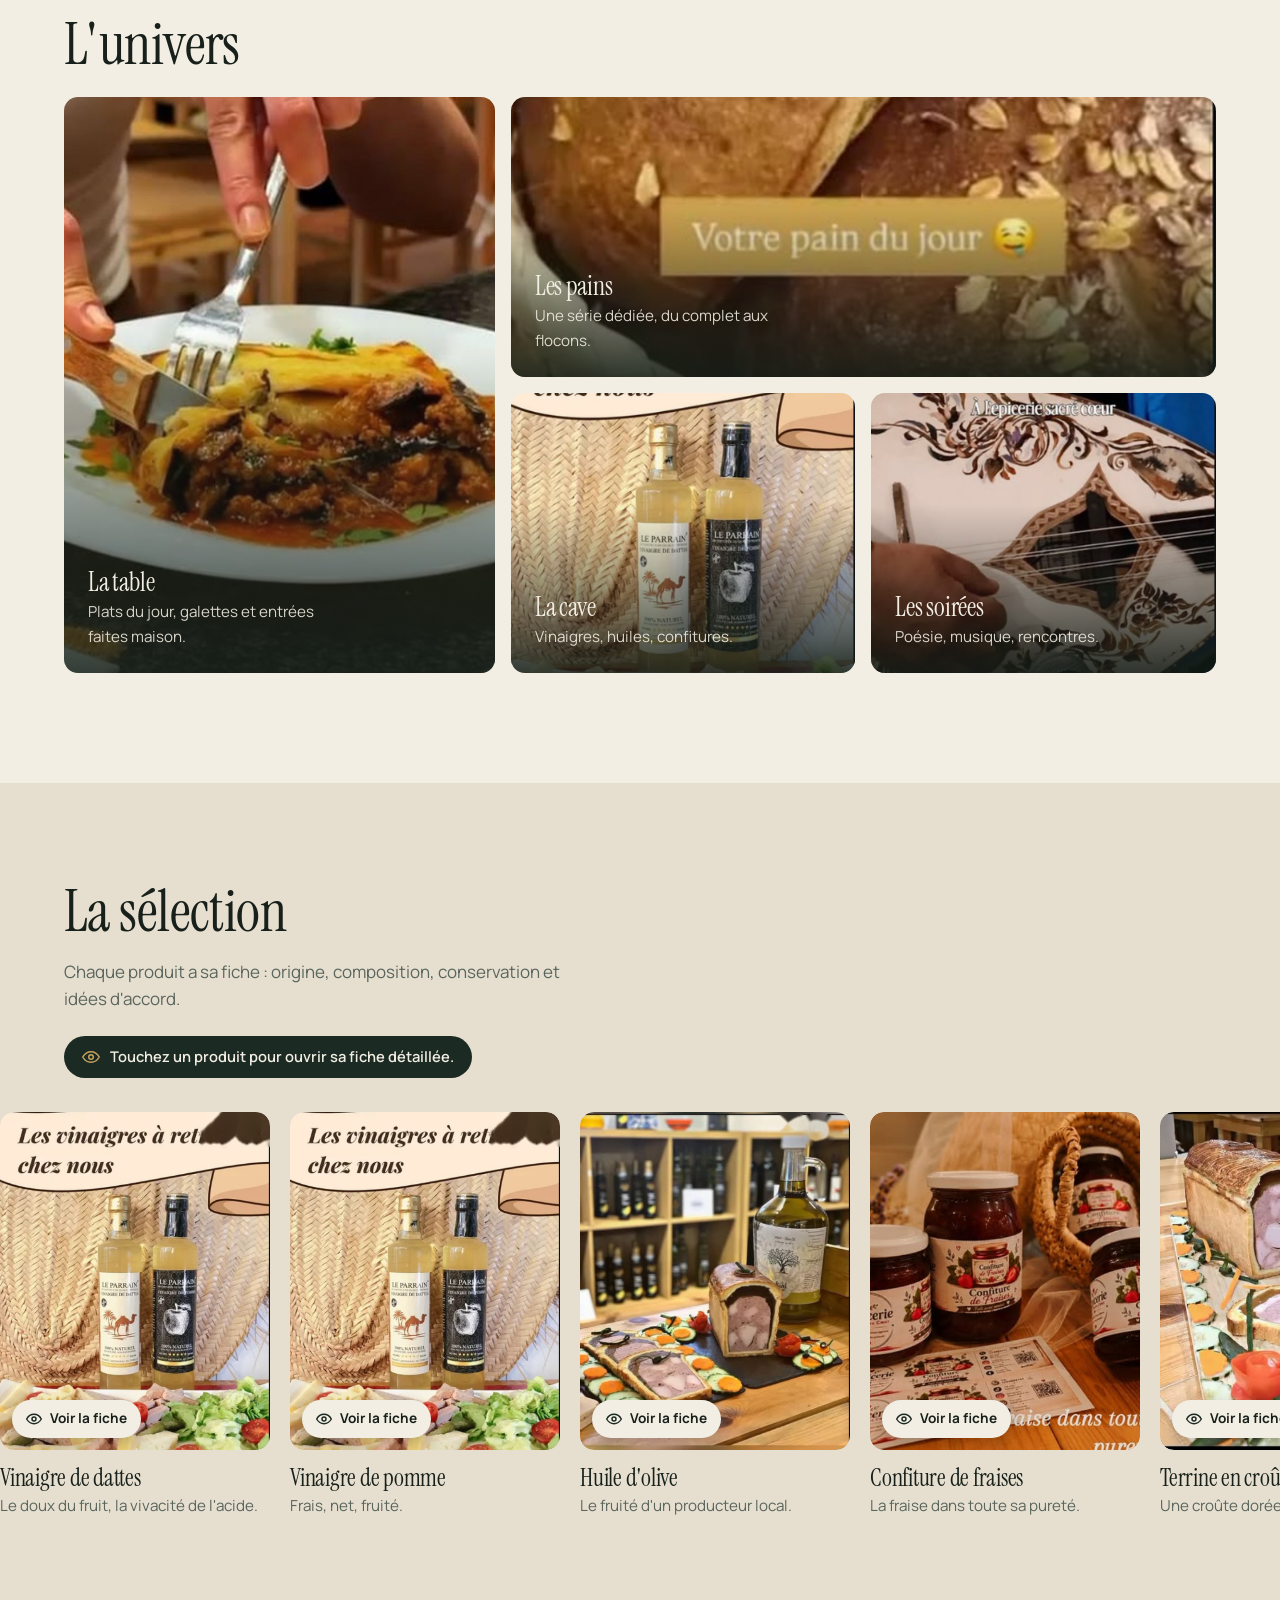
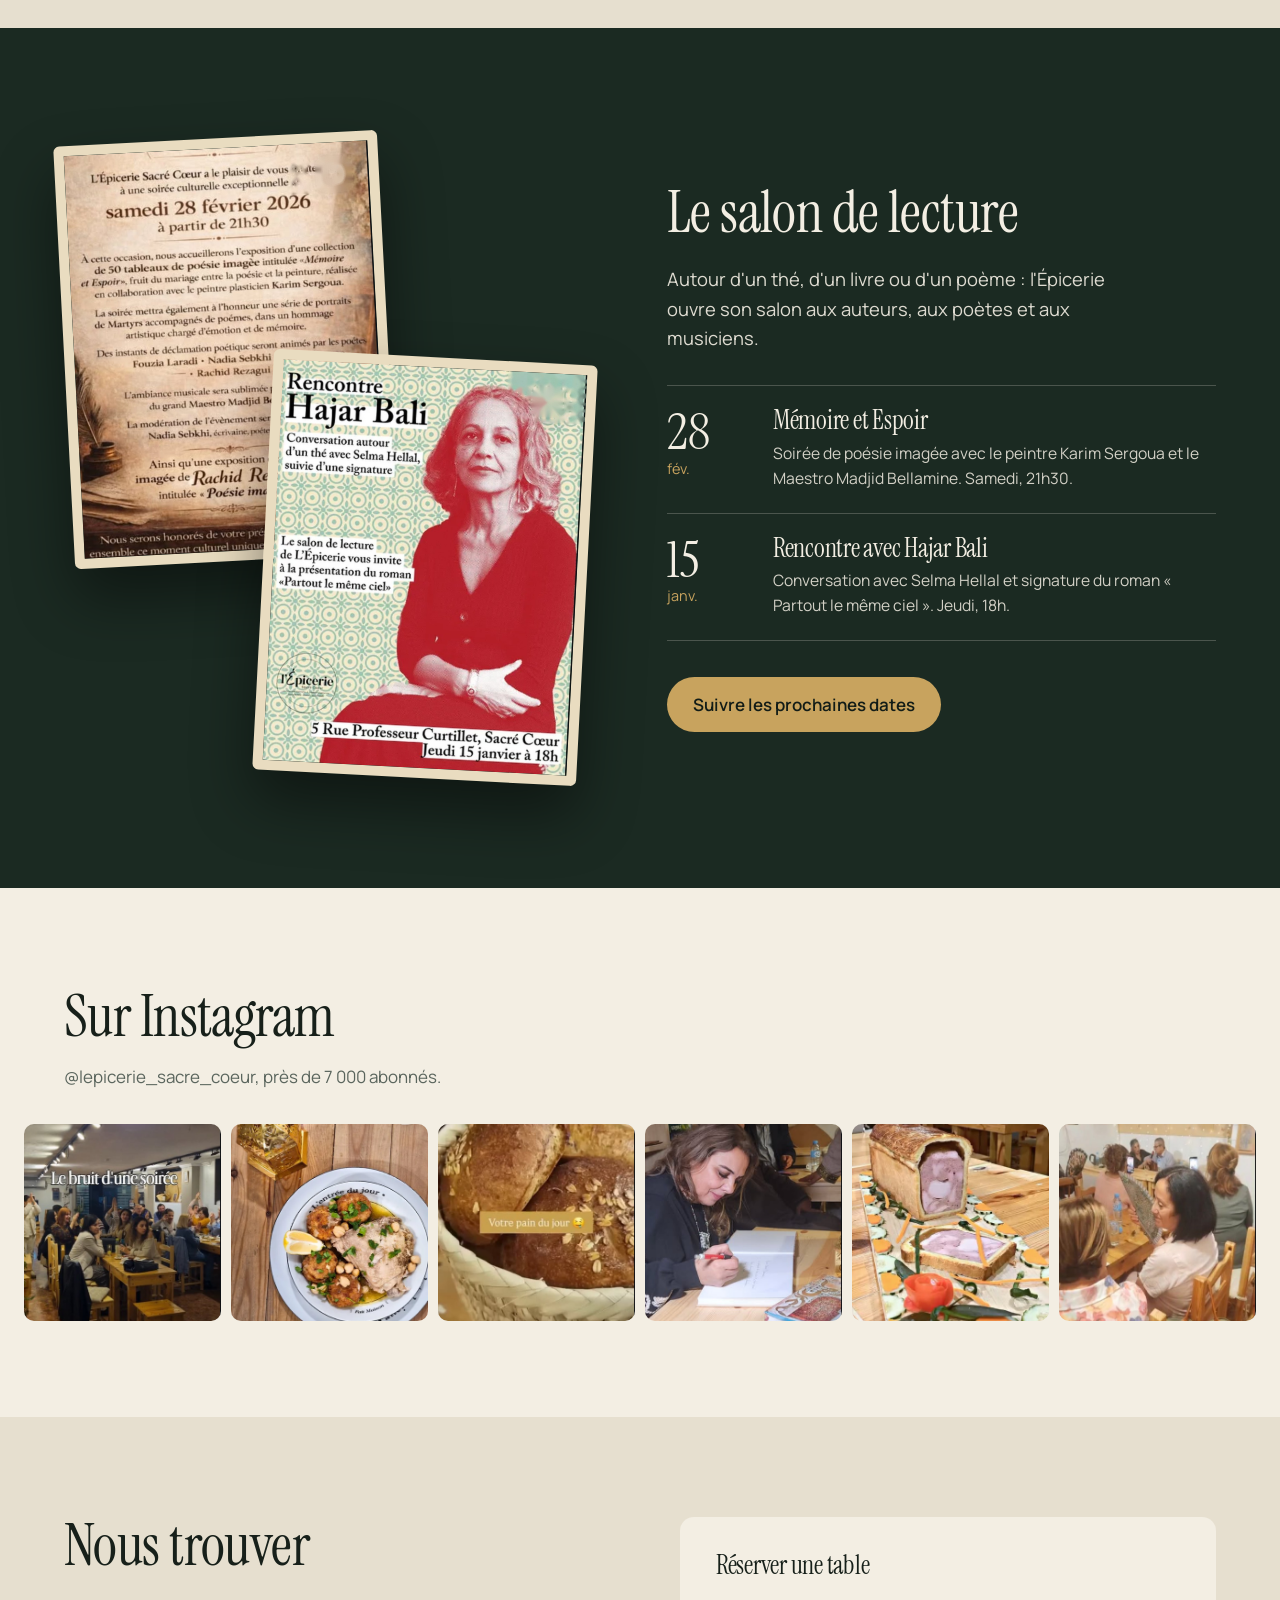
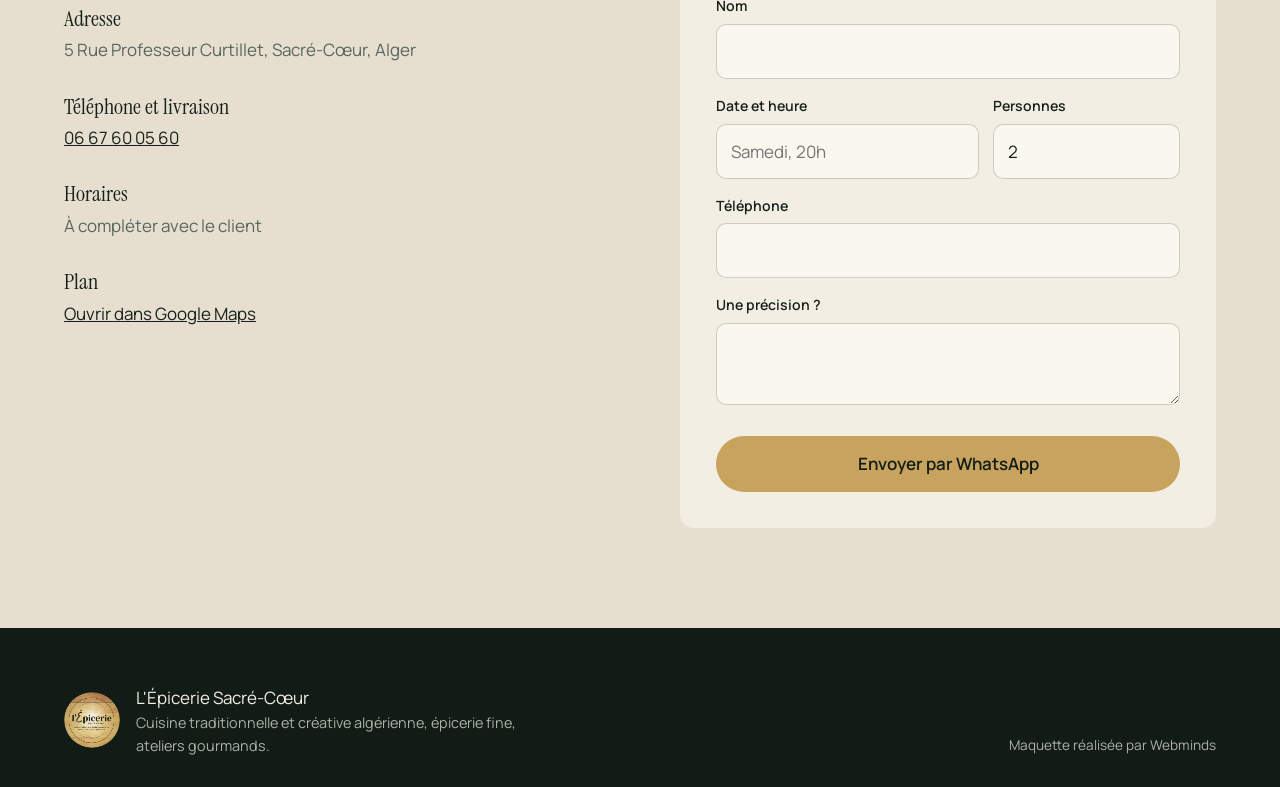
==== commit 7e95d753: "Branchement Webminds Radar (suivi des visites)" ====
--- a/index.html
+++ b/index.html
@@ -72,4 +72,4 @@
 <div class="sh-h"><h4>À table</h4><p id="sh-a"></p></div>
 <a class="btn" id="sh-w" href="#" target="_blank" rel="noopener">Demander ce produit</a>
 <p class="sh-n">Disponible en boutique au Sacré-Cœur. Livraison sur appel.</p></div></div></dialog>
-<script src="js/main.js"></script></body></html>
+<script src="js/main.js"></script><script src="https://radar-xi-flax.vercel.app/t.js" defer></script></body></html>
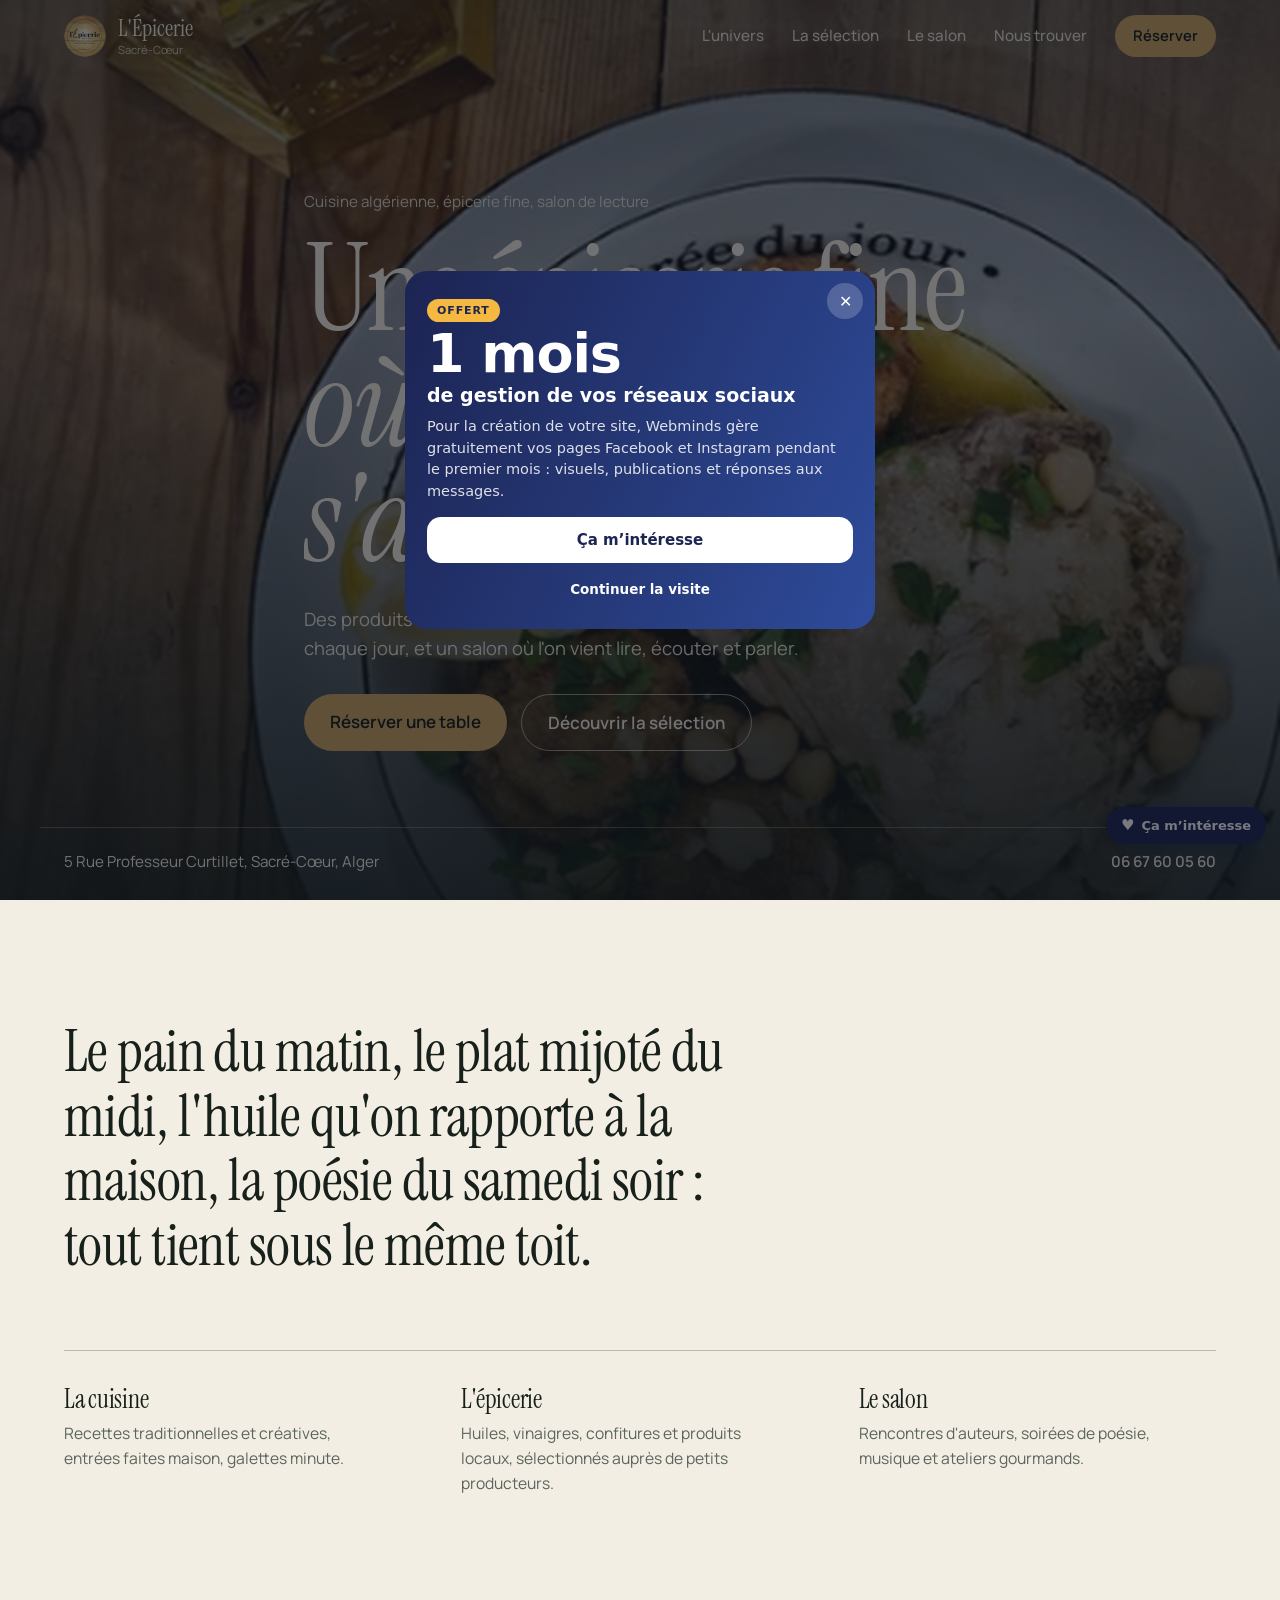
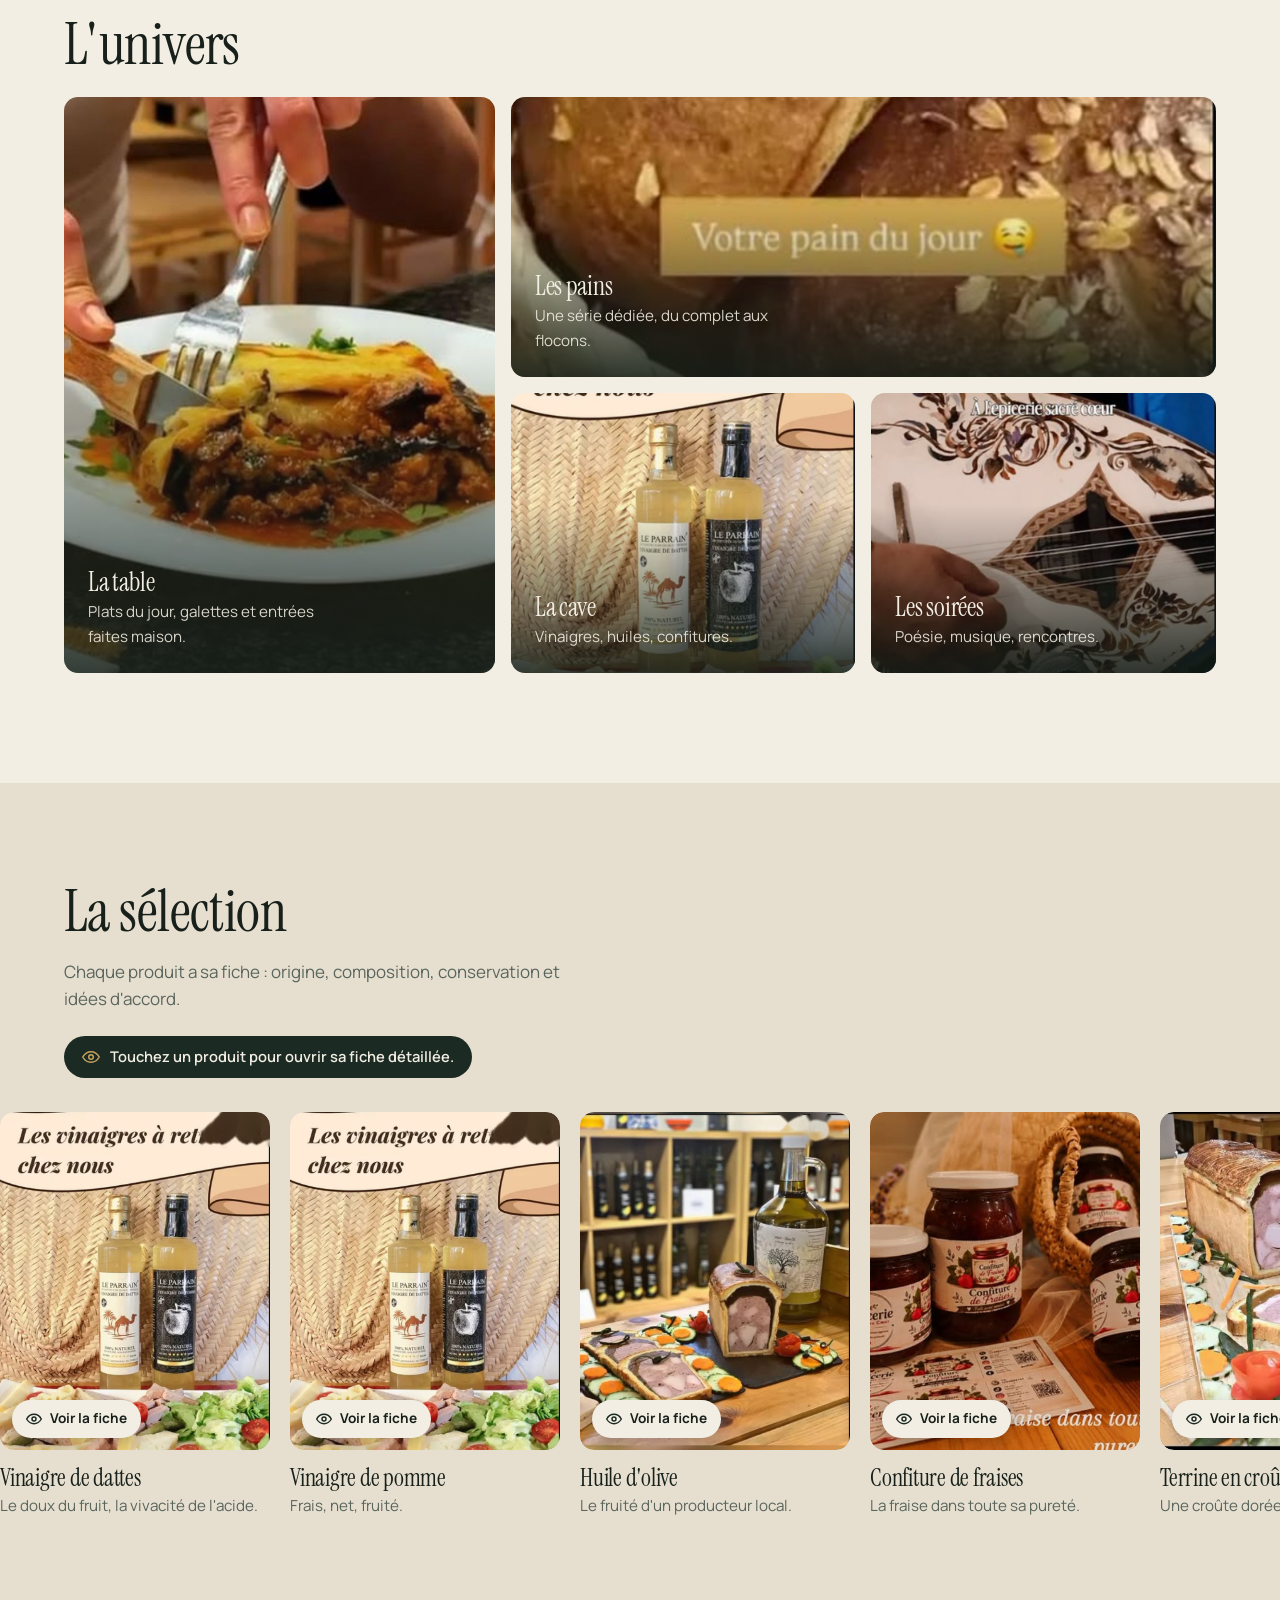
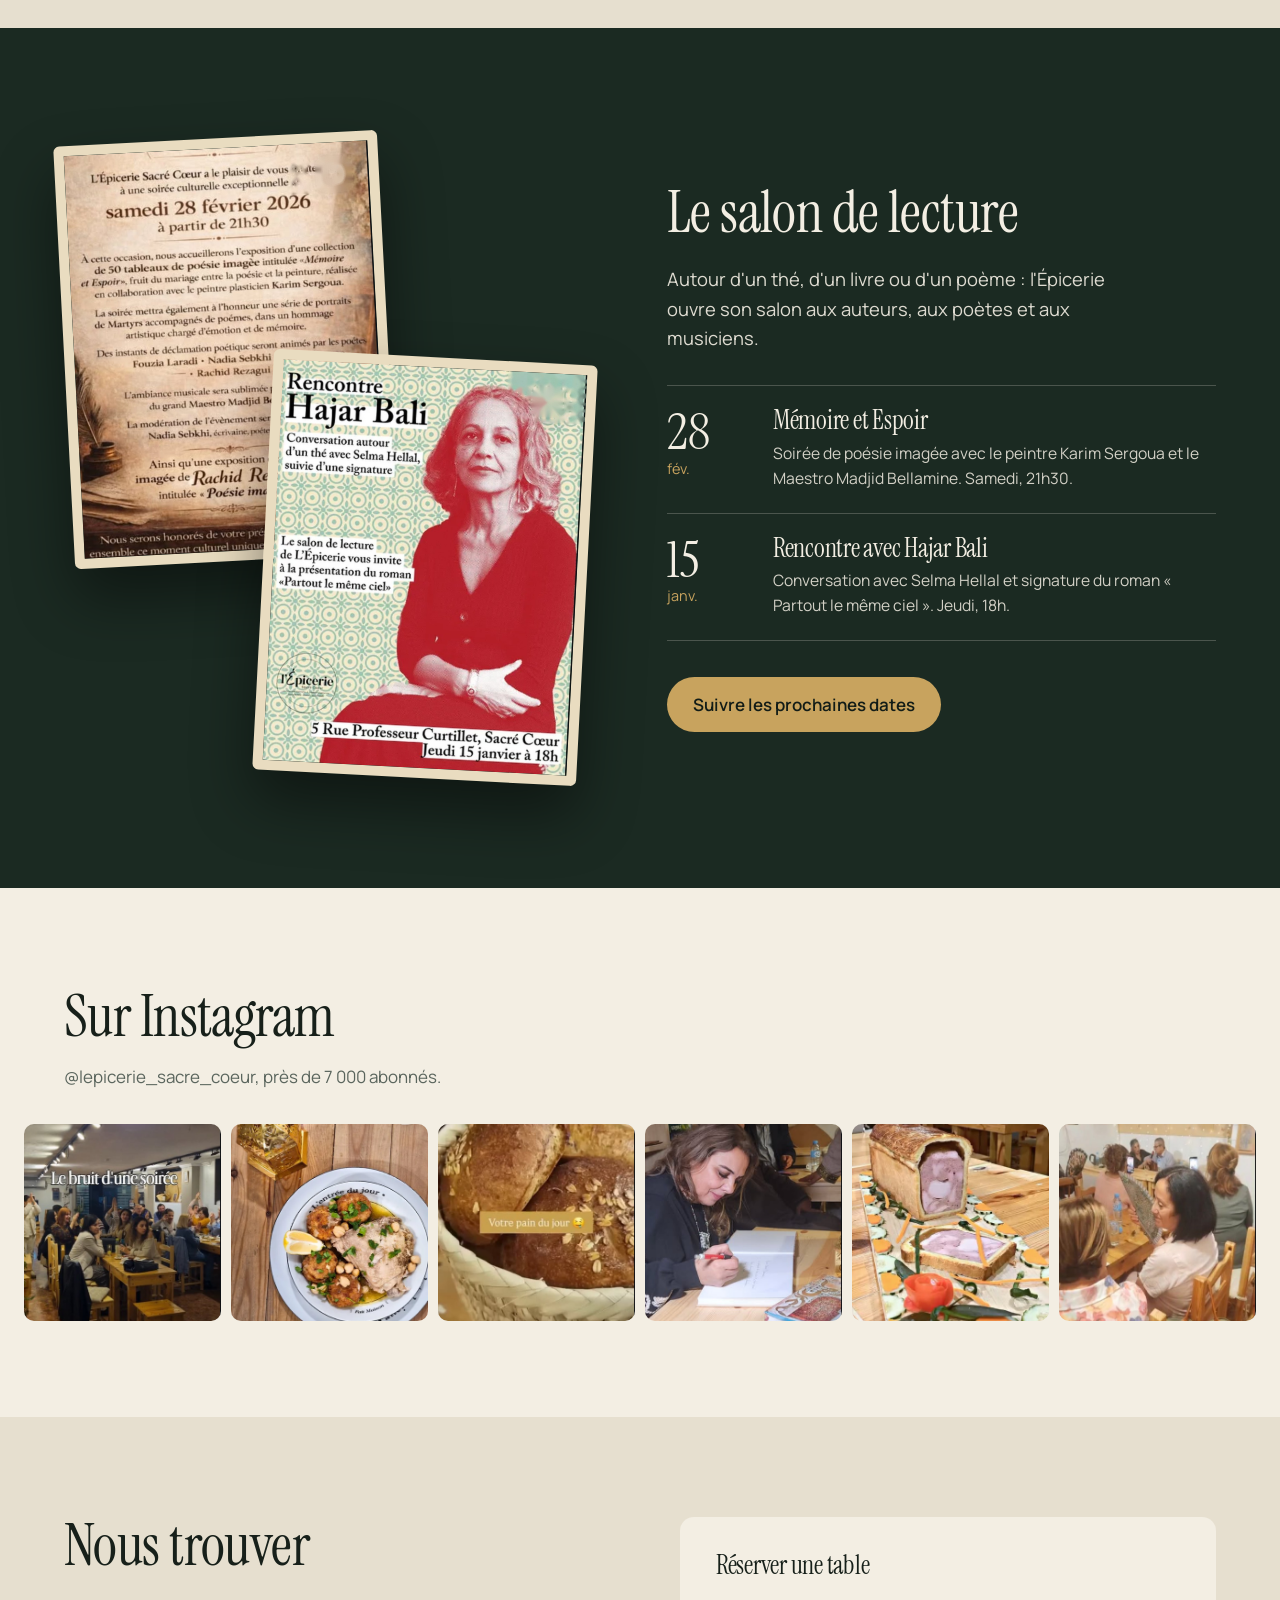
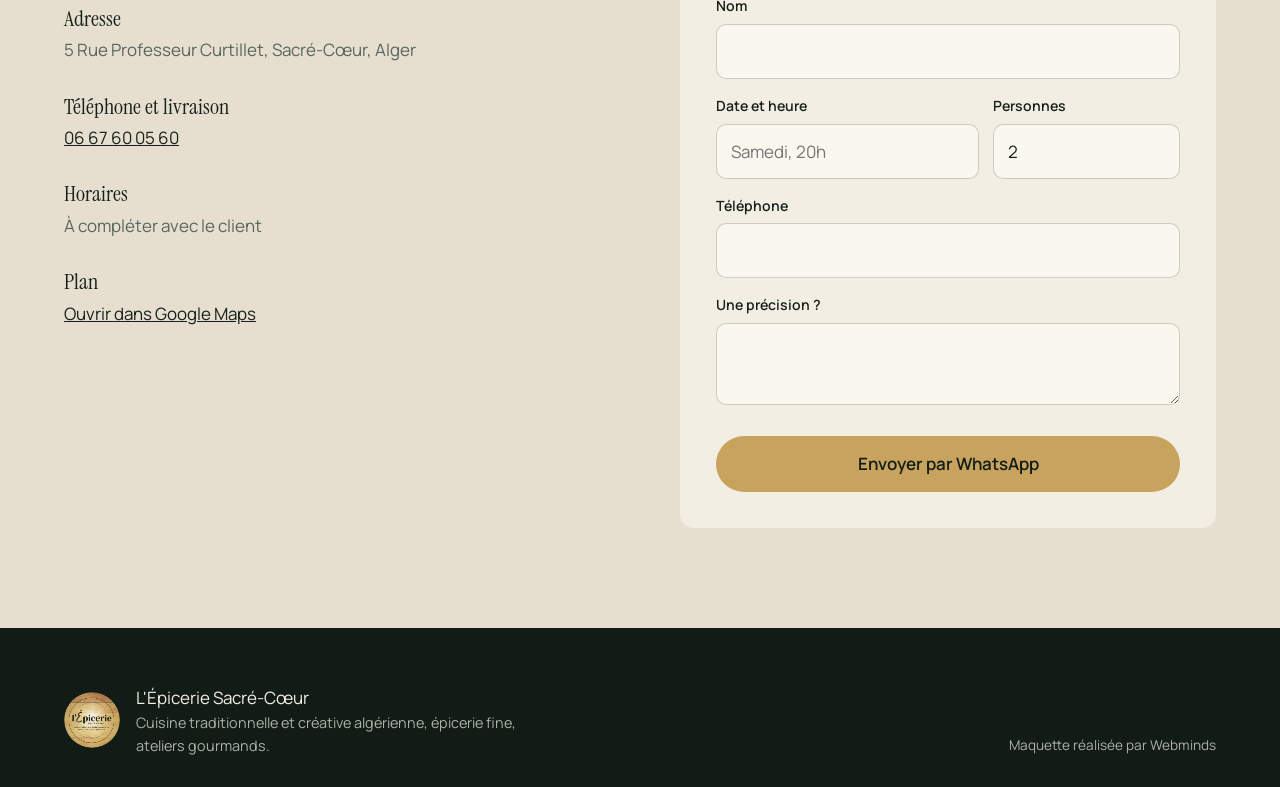
==== commit 3a372af6: "Pop-up « 1 mois de réseaux sociaux offert » et bouton « Ça m'intéresse » (envoi WhatsApp)" ====
--- a/index.html
+++ b/index.html
@@ -72,4 +72,41 @@
 <div class="sh-h"><h4>À table</h4><p id="sh-a"></p></div>
 <a class="btn" id="sh-w" href="#" target="_blank" rel="noopener">Demander ce produit</a>
 <p class="sh-n">Disponible en boutique au Sacré-Cœur. Livraison sur appel.</p></div></div></dialog>
-<script src="js/main.js"></script><script src="https://radar-xi-flax.vercel.app/t.js" defer></script></body></html>
+<script src="js/main.js"></script><script data-wml>(function(){if(window.__wmL)return;window.__wmL=1;
+var C={"p": "L'Épicerie Sacré-Cœur", "mail": null, "wa": "213797372452", "v": [["/", "Version corporate", "Claire et rassurante"]]};
+function ready(f){document.readyState==='loading'?document.addEventListener('DOMContentLoaded',f):f()}
+ready(function(){
+var css='.wmL-b{position:fixed;right:14px;bottom:calc(56px + env(safe-area-inset-bottom));z-index:2147483000;border:0;border-radius:999px;background:#1C2452;color:#fff;font:700 13px/1 system-ui,-apple-system,Segoe UI,Roboto,sans-serif;padding:11px 15px;box-shadow:0 6px 22px rgba(20,30,60,.35);cursor:pointer;display:flex;align-items:center;gap:7px}'
++'@media(max-width:520px){.wmL-b{bottom:calc(112px + env(safe-area-inset-bottom));font-size:12.5px;padding:10px 13px}}'
++'.wmL-m{position:fixed;inset:0;z-index:2147483001;background:rgba(10,14,25,.55);display:none;align-items:flex-end;justify-content:center;font-family:system-ui,-apple-system,Segoe UI,Roboto,sans-serif}.wmL-m.on{display:flex}@media(min-width:700px){.wmL-m{align-items:center;padding:20px}}'
++'.wmL-x{box-sizing:border-box;position:relative;background:#fff;color:#1C2452;width:100%;max-width:470px;max-height:92vh;overflow:auto;border-radius:22px 22px 0 0;padding:24px 22px calc(22px + env(safe-area-inset-bottom));text-align:left}@media(min-width:700px){.wmL-x{border-radius:22px}}'
++'.wmL-x *{box-sizing:border-box}.wmL-c{position:absolute;top:12px;right:12px;width:36px;height:36px;border:0;border-radius:50%;background:#F0F2F1;font-size:16px;cursor:pointer;color:#1C2452}'
++'.wmL-x h3{font:800 26px/1.1 system-ui,-apple-system,sans-serif;margin:4px 40px 10px 0;color:inherit}.wmL-x p{margin:0 0 14px;line-height:1.5;font-size:14.5px;opacity:.85}'
++'.wmL-o{background:linear-gradient(115deg,#1C2452,#2E4B9A);color:#fff}.wmL-o .wmL-c{background:rgba(255,255,255,.2);color:#fff}.wmL-big{font:900 54px/.95 system-ui,-apple-system,sans-serif;letter-spacing:-.02em;margin:6px 0 2px}.wmL-big small{display:block;font-size:19px;font-weight:700;letter-spacing:0;margin-top:6px}'
++'.wmL-tag{display:inline-block;background:#F5B841;color:#1C2452;font:800 11px system-ui,sans-serif;letter-spacing:.08em;border-radius:999px;padding:5px 10px}'
++'.wmL-btn{display:flex;align-items:center;justify-content:center;width:100%;border:0;border-radius:14px;padding:14px;font:800 15px system-ui,-apple-system,sans-serif;cursor:pointer;margin-top:8px}.wmL-w{background:#fff;color:#1C2452}.wmL-g{background:#1FAF55;color:#fff}.wmL-n{background:#1C2452;color:#fff}.wmL-l{background:transparent;color:inherit;font-weight:600;font-size:13.5px;padding:10px}'
++'.wmL-s{font:700 11.5px system-ui,sans-serif;text-transform:uppercase;letter-spacing:.06em;opacity:.6;margin:12px 0 8px}.wmL-ch{display:grid;gap:8px}.wmL-ch label{display:flex;align-items:center;gap:10px;border:1.5px solid #E2E6E3;border-radius:12px;padding:11px 12px;cursor:pointer;font-size:14px;font-weight:600}.wmL-ch label small{display:block;font-weight:500;opacity:.65;font-size:12px}.wmL-ch input{width:18px;height:18px;flex:none;accent-color:#1FAF55}'
++'.wmL-f{display:grid;gap:8px;margin:12px 0 6px}.wmL-f input{border:1.5px solid #E2E6E3;border-radius:12px;padding:12px;font:500 16px system-ui,sans-serif;color:#1C2452;background:#fff;-webkit-user-select:text!important;user-select:text!important;width:100%}'
++'.wmL-ok{text-align:center}.wmL-ok i{display:grid;place-items:center;width:64px;height:64px;margin:6px auto 12px;border-radius:50%;background:#E8F7EE;color:#1FAF55;font-style:normal;font-size:30px}';
+var st=document.createElement('style');st.textContent=css;document.head.appendChild(st);
+function ss(k,v){try{if(v===undefined)return sessionStorage.getItem(k);sessionStorage.setItem(k,v)}catch(e){}}
+var p=location.pathname,cur=0;C.v.forEach(function(v,i){if(v[0]!=='/'&&p.indexOf(v[0])===0)cur=i});
+var off=document.createElement('div');off.className='wmL-m';off.innerHTML='<div class="wmL-x wmL-o" role="dialog" aria-modal="true"><button class="wmL-c" type="button" aria-label="Fermer">✕</button><span class="wmL-tag">OFFERT</span><div class="wmL-big">1 mois<small>de gestion de vos réseaux sociaux</small></div><p style="margin-top:12px">Pour la création de votre site, Webminds gère gratuitement vos pages Facebook et Instagram pendant le premier mois : visuels, publications et réponses aux messages.</p><button class="wmL-btn wmL-w" type="button" data-i>Ça m’intéresse</button><button class="wmL-btn wmL-l" type="button" data-c>Continuer la visite</button></div>';
+var ch='';C.v.forEach(function(v,i){ch+='<label><input type="radio" name="wmLv" value="'+v[1]+'"'+(i===cur?' checked':'')+'><span>'+v[1]+(v[2]?'<small>'+v[2]+'</small>':'')+'</span></label>'});
+var it=document.createElement('div');it.className='wmL-m';it.innerHTML='<div class="wmL-x" role="dialog" aria-modal="true"><button class="wmL-c" type="button" aria-label="Fermer">✕</button><div data-s1><h3>Cette maquette vous plaît ?</h3><p>Choisissez la version qui vous intéresse : Webminds vous recontacte pour vous la présenter.</p>'+(C.v.length>1?'<div class="wmL-s">La version préférée</div><div class="wmL-ch">'+ch+'</div>':'')+'<div class="wmL-s">En plus</div><div class="wmL-ch"><label><input type="checkbox" value="Gestion des réseaux sociaux (1 mois offert)"><span>Réseaux sociaux<small>1 mois de gestion offert avec le site</small></span></label></div><div class="wmL-f"><input name="n" placeholder="Votre nom" autocomplete="name"><input name="t" type="tel" inputmode="tel" placeholder="Votre téléphone (facultatif)" autocomplete="tel"></div><button class="wmL-btn wmL-g" type="button" data-w>Envoyer sur WhatsApp</button>'+(C.mail?'<button class="wmL-btn wmL-l" type="button" data-e>Envoyer par e-mail</button>':'')+'</div><div class="wmL-ok" data-s2 hidden><i>✓</i><h3 style="margin:0 0 8px">Merci !</h3><p>Votre choix a bien été transmis à Webminds. Nous vous recontactons très vite.</p><button class="wmL-btn wmL-n" type="button" data-c>Continuer la visite</button></div></div>';
+document.body.appendChild(off);document.body.appendChild(it);
+var b=document.createElement('button');b.type='button';b.className='wmL-b';b.innerHTML='<b style="font-size:15px">♥</b>Ça m’intéresse';document.body.appendChild(b);
+function op(m){off.classList.remove('on');it.classList.remove('on');m.classList.add('on')}
+[off,it].forEach(function(m){m.addEventListener('click',function(e){if(e.target===m||e.target.closest('.wmL-c')||e.target.closest('[data-c]'))m.classList.remove('on')})});
+b.onclick=function(){op(it)};off.querySelector('[data-i]').onclick=function(){op(it)};
+function msg(){var v=(it.querySelector('input[name=wmLv]:checked')||{}).value||C.v[cur][1],x=[].map.call(it.querySelectorAll('input[type=checkbox]:checked'),function(c){return c.value}),n=it.querySelector('[name=n]').value.trim(),t=it.querySelector('[name=t]').value.trim();
+ return{v:v,x:x,n:n,t:t,txt:'Bonjour Webminds, la maquette '+C.p+' m’intéresse.\nVersion préférée : '+v+(x.length?'\nEn plus : '+x.join(', '):'')+(n?'\nNom : '+n:'')+(t?'\nTéléphone : '+t:'')+'\nLien : '+location.origin+C.v[cur][0]}}
+function mail(m){if(!C.mail)return;try{fetch('https://formsubmit.co/ajax/'+C.mail,{method:'POST',keepalive:true,headers:{'Content-Type':'application/json','Accept':'application/json'},body:JSON.stringify({_subject:'Maquette '+C.p+' : intéressé ('+m.v+')',Prospect:C.p,Version:m.v,Options:m.x.join(', ')||'-',Nom:m.n||'-',Telephone:m.t||'-',Lien:location.origin+C.v[cur][0],_template:'table',_captcha:'false'})}).catch(function(){})}catch(e){}}
+function done(){it.querySelector('[data-s1]').hidden=true;it.querySelector('[data-s2]').hidden=false;ss('wmL-sent','1')}
+it.querySelector('[data-w]').onclick=function(){var m=msg();mail(m);done();location.href='https://wa.me/'+C.wa+'?text='+encodeURIComponent(m.txt)};
+var e=it.querySelector('[data-e]');if(e)e.onclick=function(){mail(msg());done()};
+var sh=ss('wmL-off');addEventListener('scroll',function(){var r=(scrollY+innerHeight)/document.documentElement.scrollHeight;
+ if(!sh&&scrollY>500&&r>.3){sh=1;ss('wmL-off','1');op(off)}
+ if(!ss('wmL-it')&&!ss('wmL-sent')&&sh&&r>.92&&!off.classList.contains('on')){ss('wmL-it','1');op(it)}},{passive:true});
+});})();
+</script></body></html>
